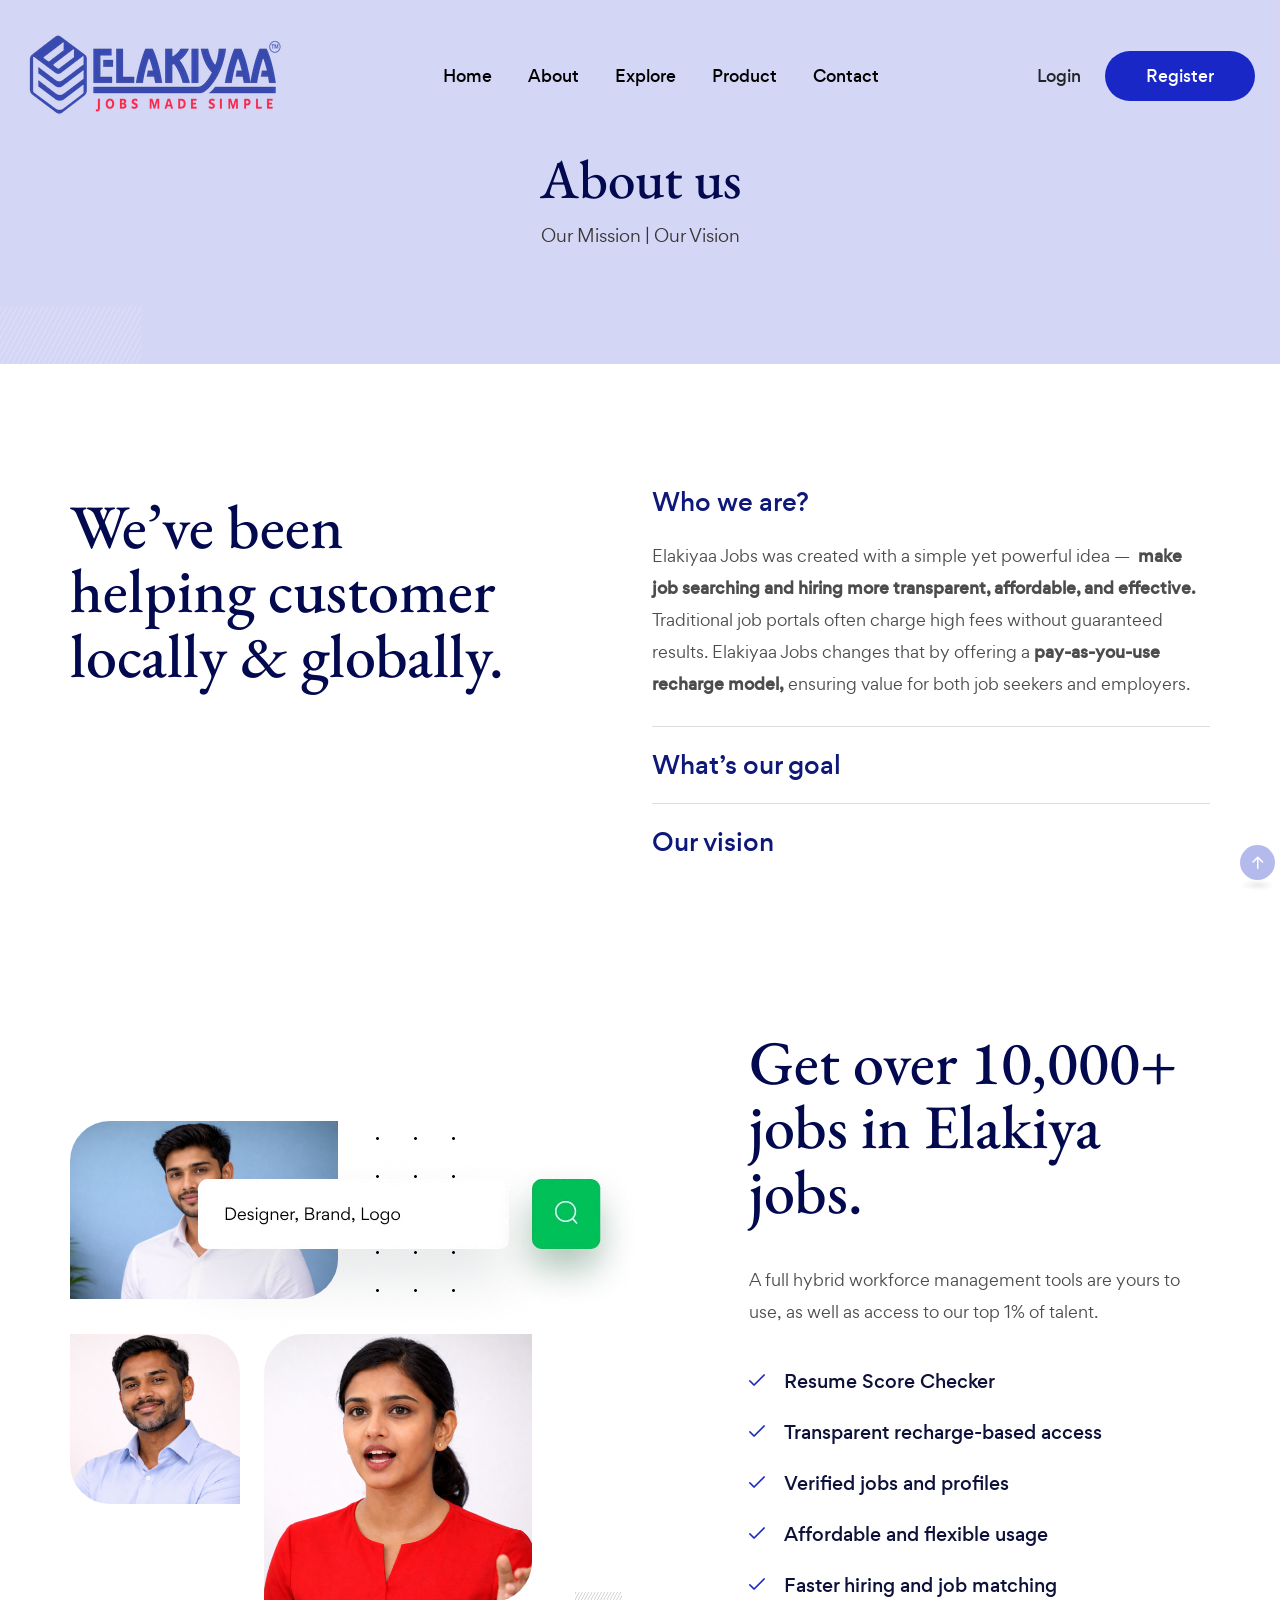
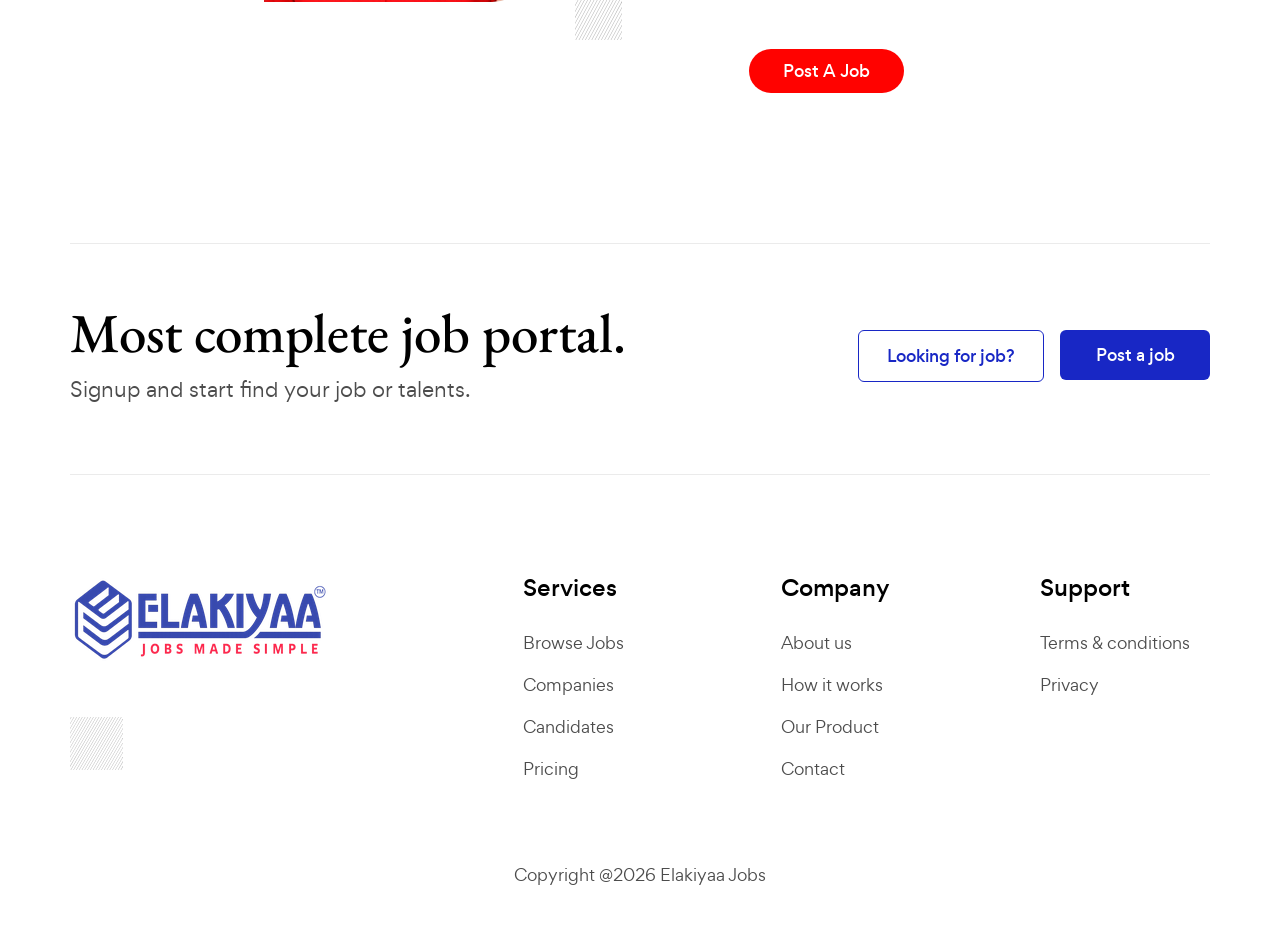
==== about-us.html @ b900b1b4 "first" ====
<!DOCTYPE html>
<html lang="en">

<head>
	<meta charset="UTF-8">
	<!-- For IE -->
	<meta http-equiv="X-UA-Compatible" content="IE=edge">
	<!-- For Resposive Device -->
	<meta name="viewport" content="width=device-width, initial-scale=1.0">
	<!-- For Window Tab Color -->
	<!-- Chrome, Firefox OS and Opera -->
	<meta name="theme-color" content="#244034">
	<!-- Windows Phone -->
	<meta name="msapplication-navbutton-color" content="#244034">
	<!-- iOS Safari -->
	<meta name="apple-mobile-web-app-status-bar-style" content="#244034">
	<title> Elakiyaa Jobs is a modern career and recruitment platform designed to connect </title>
	<!-- Favicon -->
	<link rel="icon" type="image/png" sizes="56x56" href="images/fav-icon/fav.png">
	<!-- Bootstrap CSS -->
	<link rel="stylesheet" type="text/css" href="css/bootstrap.min.css" media="all">
	<!-- Main style sheet -->
	<link rel="stylesheet" type="text/css" href="css/style.min.css" media="all">
	<!-- responsive style sheet -->
	<link rel="stylesheet" type="text/css" href="css/responsive.css" media="all">

	<!-- Fix Internet Explorer ______________________________________-->
	<!--[if lt IE 9]>
			<script src="http://html5shiv.googlecode.com/svn/trunk/html5.js"></script>
			<script src="vendor/html5shiv.js"></script>
			<script src="vendor/respond.js"></script>
		<![endif]-->
</head>

<body>
	<div class="main-page-wrapper">
		<!-- ===================================================
				Loading Transition
			==================================================== -->
		<div id="preloader">
			<div id="ctn-preloader" class="ctn-preloader">
<!--				<div class="icon"><img src="images/loader.svg" alt="" class="m-auto d-block" width="60"></div>-->
				<div class="txt-loading">
					<span data-text-preloader="E" class="letters-loading">
						E
					</span>
					<span data-text-preloader="L" class="letters-loading">
						L
					</span>
					<span data-text-preloader="A" class="letters-loading">
						A
					</span>
					<span data-text-preloader="K" class="letters-loading">
						K
					</span>
                    <span data-text-preloader="I" class="letters-loading">
						I
					</span>
                    <span data-text-preloader="Y" class="letters-loading">
						Y
					</span>
                    <span data-text-preloader="A" class="letters-loading">
						A
					</span>
                    <span data-text-preloader="A" class="letters-loading">
						A
					</span>
				</div>
			</div>
		</div>

		<!-- 
		=============================================
				Theme Main Menu
		============================================== 
		-->
		<header class="theme-main-menu menu-overlay sticky-menu">
			<div class="inner-content position-relative">
				<div class="top-header">
					<div class="d-flex align-items-center justify-content-between">
						<div class="logo order-lg-0">
							<a href="#" class="d-flex align-items-center">
								<img src="images/logo/final_logo.png" alt="">
							</a>
						</div>
						<!-- logo -->
						<div class="right-widget ms-ß auto ms-lg-0 order-lg-2">
							<ul class="d-flex align-items-center style-none">
								<li><a href="#" class="fw-500 text-dark" data-bs-toggle="modal" data-bs-target="#loginModal">Login</a></li>
								<li class="d-none d-md-block ms-4"><a href="" class="btn-five">Register</a></li>
							</ul>
						</div> <!--/.right-widget-->
						<nav class="navbar navbar-expand-lg p0 ms-3 ms-lg-0 order-lg-1">
							<button class="navbar-toggler d-block d-lg-none" type="button" data-bs-toggle="collapse"
								data-bs-target="#navbarNav" aria-controls="navbarNav" aria-expanded="false"
								aria-label="Toggle navigation">
								<span></span>
							</button>
							<div class="collapse navbar-collapse" id="navbarNav">
								<ul class="navbar-nav">
                                    <li class="nav-item">
										<a class="nav-link" href="index.html" role="button">Home</a>
									</li>
                                    <li class="nav-item">
										<a class="nav-link" href="about-us.html" role="button">About</a>
									</li>
                                    <li class="nav-item">
										<a class="nav-link" href="explore.html" role="button">Explore</a>
									</li>
                                    <li class="nav-item">
										<a class="nav-link" href="products.html" role="button">Product</a>
									</li>
<!--									<li class="d-block d-lg-none"><div class="logo"><a href="index.html" class="d-block"><img src="images/logo/logo_04.png" alt="" width="100"></a></div></li>-->
<!--									<li class="nav-item dropdown dashboard-menu">-->
<!--										<a class="nav-link dropdown-toggle" href="products.html" role="button" data-bs-toggle="dropdown"-->
<!--											data-bs-auto-close="outside" aria-expanded="false">Mobile App-->
<!--										</a>-->
<!--									</li>-->
									<li class="nav-item">
										<a class="nav-link" href="contact_us.html" role="button">Contact</a>
									</li>
									<li class="d-md-none mt-5"><a href="" class="btn-five w-100">Register</a></li>
								</ul>
							</div>
						</nav>
					</div>
				</div> <!--/.top-header-->
			</div> <!-- /.inner-content -->
		</header> <!-- /.theme-main-menu -->



		<!-- 
		=============================================
			Inner Banner
		============================================== 
		-->
		<div class="inner-banner-one position-relative">
			<div class="container">
				<div class="position-relative">
					<div class="row">
						<div class="col-xl-6 m-auto text-center">
							<div class="title-two">
                                <h2>About us</h2>
                            </div>
							<ul class="style-none d-flex justify-content-center page-pagination mt-15">
                                <li>Our Mission</li>
                                <li>|</li>
                                <li>Our Vision</li>
                            </ul>
						</div>
					</div>
					
				</div>
			</div>

			<img src="images/lazy.svg" data-src="images/shape/shape_03.svg" alt="" class="lazy-img shapes shape_02">
		</div> <!-- /.inner-banner-one -->



		<!-- 
		=============================================
			Text Feature Three
		============================================== 
		-->
		<section class="text-feature-three position-relative pt-100 lg-pt-80 md-pt-50">
			<div class="container">
				<div class="row">
                    <div class="col-xxl-11 m-auto">
                        <div class="row">
                            <div class="col-lg-5">
                                <div class="title-one mt-30 md-mb-40">
                                    <h2 class="fw-500">We’ve been helping customer locally & globally.</h2>
                                </div>
                            </div>
                            <div class="col-lg-6 ms-auto">
                                <div class="wow fadeInRight">
                                    <div class="accordion accordion-style-one color-two ps-xxl-5 ms-xxl-4" id="accordionOne">
                                        <div class="accordion-item">
                                            <div class="accordion-header" id="headingOne">
                                                  <button class="accordion-button" type="button" data-bs-toggle="collapse" data-bs-target="#collapseOne" aria-expanded="false" aria-controls="collapseOne">
                                                    Who we are?
                                                  </button>
                                            </div>
                                            <div id="collapseOne" class="accordion-collapse collapse show" aria-labelledby="headingOne" data-bs-parent="#accordionOne">
                                                <div class="accordion-body">
                                                    <p>Elakiyaa Jobs was created with a simple yet powerful idea —  <b>make job searching and hiring more transparent, affordable, and effective.</b>
Traditional job portals often charge high fees without guaranteed results. Elakiyaa Jobs changes that by offering a <b>pay-as-you-use recharge model,</b> ensuring value for both job seekers and employers.</p>
                                                </div>
                                            </div>
                                          </div>
                                          <div class="accordion-item">
                                            <div class="accordion-header" id="headingTwo">
                                                  <button class="accordion-button collapsed" type="button" data-bs-toggle="collapse" data-bs-target="#collapseTwo" aria-expanded="false" aria-controls="collapseTwo">
                                                    What’s our goal
                                                  </button>
                                            </div>
                                            <div id="collapseTwo" class="accordion-collapse collapse" aria-labelledby="headingTwo" data-bs-parent="#accordionOne">
                                                  <div class="accordion-body">
                                                    <p>To empower job seekers and employers by providing a <b>fair, flexible, and result-driven recruitment platform.</b></p>
                                                </div>
                                            </div>
                                          </div>
                                          <div class="accordion-item">
                                            <div class="accordion-header" id="headingThree">
                                                  <button class="accordion-button collapsed" type="button" data-bs-toggle="collapse" data-bs-target="#collapseThree" aria-expanded="false" aria-controls="collapseThree">
                                                    Our vision
                                                  </button>
                                            </div>
                                            <div id="collapseThree" class="accordion-collapse collapse" aria-labelledby="headingThree" data-bs-parent="#accordionOne">
                                                  <div class="accordion-body">
                                                    <p>To become a <b>trusted global career ecosystem</b> where talent and opportunity connect seamlessly.</p>
                                                </div>
                                            </div>
                                          </div>
                                    </div> <!-- /.accordion-style-one -->
                                </div>
                            </div>
                        </div>
                    </div>
				</div>
			</div>
		</section>
		<!-- /.text-feature-three -->



        <!-- 
		=============================================
			Text Feature One
		============================================== 
		-->
		<section class="text-feature-one position-relative pt-180 xl-pt-150 lg-pt-100 md-pt-80 pb-180 xl-pb-150">
			<div class="container">
				<div class="row">
					<div class="col-lg-5 order-lg-last">
						<div class="ps-xxl-4 wow fadeInRight">
							<div class="title-one">
								<h2>Get over 10,000+ jobs in Elakiya jobs.</h2>
							</div>
							<p class="mt-40 md-mt-20 mb-40 md-mb-20">A full hybrid workforce management tools are yours to use, as well as access to our top 1% of talent. </p>
							<ul class="list-style-one style-none">
								<li> Resume Score Checker</li>
								<li> Transparent recharge-based access</li>
								<li> Verified jobs and profiles</li>
								<li> Affordable and flexible usage</li>
								<li> Faster hiring and job matching</li>
							</ul>
							<a href="" class="btn-one lg mt-50 md-mt-30">Post a Job</a>
						</div>
					</div>
					<div class="col-lg-7 col-md-11 m-auto order-lg-first">
						<div class="img-data position-relative pe-xl-5 me-xl-5 md-mt-50">
							<div class="row">
								<div class="col-md-6 col-sm-8 col-10">
									<img src="images/lazy.svg" data-src="images/assets/img_profile1.png" alt="" class="lazy-img img01">
								</div>
							</div>
							<div class="row">
								<div class="col-md-4 col-5">
									<img src="images/lazy.svg" data-src="images/assets/img_profile3.png" alt="" class="lazy-img img02 mt-35">
								</div>
								<div class="col-md-6 col-7">
									<img src="images/lazy.svg" data-src="images/assets/img_profile2.png" alt="" class="lazy-img img01 mt-35">
								</div>
							</div>
							<img src="images/lazy.svg" data-src="images/assets/screen_01.webp" alt="" class="lazy-img shapes screen01 wow fadeInRight">
							<img src="images/lazy.svg" data-src="images/assets/screen_02.png" alt="" class="lazy-img shapes screen02 wow fadeInUp">
							<img src="images/lazy.svg" data-src="images/assets/screen_03.png" alt="" class="lazy-img shapes screen03 wow fadeInUp">
							<img src="images/lazy.svg" data-src="images/shape/shape_06.svg" alt="" class="lazy-img shapes shape_01">
						</div>
					</div>
				</div>
			</div>
		</section>
		<!-- /.text-feature-one -->

		<!--
		=====================================================
			Job Portal Intro
		=====================================================
		-->
		<section class="job-portal-intro">
			<div class="container">
				<div class="wrapper bottom-border top-border pt-60 lg-pt-40 pb-65 lg-pb-40">
					<div class="row align-items-center">
						<div class="col-lg-7">
							<div class="text-center text-lg-start">
								<h2>Most complete job portal.</h2>
								<p class="text-md m0 md-pb-20">Signup and start find your job or talents.</p>
							</div>
						</div>
						<div class="col-lg-5">
							<ul class="btn-group style-none d-flex justify-content-center justify-content-lg-end">
								<li class="me-2"><a href="" class="btn-seven border6">Looking for job?</a></li>
								<li class="ms-2"><a href="" class="btn-five border6">Post a job</a></li>
							</ul>
						</div>
					</div>
				</div>
			</div>
		</section>
		<!-- /.job-portal-intro -->



		<!--
		=====================================================
			Footer One
		=====================================================
		-->
		<div class="footer-one">
			<div class="container">
				<div class="inner-wrapper">
					<div class="row justify-content-between">
						<div class="col-xl-4 col-lg-3 footer-intro mb-15">
							<div class="logo mb-25">
								<a href="index.html" class="d-flex align-items-center">
									<img src="images/logo/final_logo.png" alt="">
								</a>
							</div>
                            <img src="images/lazy.svg" data-src="images/shape/shape_28.svg" alt="" class="lazy-img mt-50 sm-mt-30 sm-mb-20">

                        </div>
						<div class="col-lg-2 col-sm-4 mb-20">
							<h5 class="footer-title">Services​</h5>
							<ul class="footer-nav-link style-none">
								<li><a href="#">Browse Jobs</a></li>
								<li><a href="#">Companies</a></li>
								<li><a href="#">Candidates</a></li>
								<li><a href="#">Pricing</a></li>
							</ul>
						</div>
						<div class="col-lg-2 col-sm-4 mb-20">
							<h5 class="footer-title">Company</h5>
							<ul class="footer-nav-link style-none">
								<li><a href="about-us.html">About us</a></li>
								<li><a href=" explore.html">How it works</a></li>
								<li><a href="products.html">Our Product</a></li>
								<li><a href="contact.html">Contact</a></li>
							</ul>
						</div>
						<div class="col-xl-2 col-lg-3 col-sm-4 mb-20">
							<h5 class="footer-title">Support</h5>
							<ul class="footer-nav-link style-none">
								<li><a href="#">Terms & conditions</a></li>
								<li><a href="#">Privacy</a></li>
							</ul>
						</div>
					</div>
				</div> <!-- /.inner-wrapper -->
			</div>
			<div class="bottom-footer">
				<div class="container">
					<div class="row align-items-center">

						<div class="col-lg-4 order-lg-1 mb-15">
							<ul class="d-flex style-none bottom-nav justify-content-center justify-content-lg-start">
							</ul>
						</div>
						<div class="col-lg-4 order-lg-2">
							<p class="text-center mb-15">Copyright @2026  Elakiyaa Jobs</p>
						</div>
					</div>
				</div>
			</div>
		</div> <!-- /.footer-one -->


		<!-- Modal -->
        <div class="modal fade" id="loginModal" tabindex="-1" aria-hidden="true">
            <div class="modal-dialog modal-fullscreen modal-dialog-centered">
                <div class="container">
                    <div class="user-data-form modal-content">
                        <button type="button" class="btn-close" data-bs-dismiss="modal" aria-label="Close"></button>
						<div class="text-center">
							<h2>Hi, Welcome Back!</h2>
							<p>Still don't have an account? <a href="">Sign up</a></p>
						</div>
						<div class="form-wrapper m-auto">
							<form action="#" class="mt-10">
								<div class="row">
									<div class="col-12">
										<div class="input-group-meta position-relative mb-25">
											<label>Email*</label>
											<input type="email" placeholder="rshdkabir@gmail.com">
										</div>
									</div>
									<div class="col-12">
										<div class="input-group-meta position-relative mb-20">
											<label>Password*</label>
											<input type="password" placeholder="Enter Password" class="pass_log_id">
											<span class="placeholder_icon"><span class="passVicon"><img src="images/icon/icon_60.svg" alt=""></span></span>
										</div>
									</div>
									<div class="col-12">
										<div class="agreement-checkbox d-flex justify-content-between align-items-center">
											<div>
												<input type="checkbox" id="remember">
												<label for="remember">Keep me logged in</label>
											</div>
											<a href="#">Forget Password?</a>
										</div> <!-- /.agreement-checkbox -->
									</div>
									<div class="col-12">
										<button class="btn-eleven fw-500 tran3s d-block mt-20">Login</button>
									</div>
								</div>
							</form>
							<div class="d-flex align-items-center mt-30 mb-10">
								<div class="line"></div>
								<span class="pe-3 ps-3">OR</span>
								<div class="line"></div>
							</div>
							<div class="row">
								<div class="col-md-6">
									<a href="#" class="social-use-btn d-flex align-items-center justify-content-center tran3s w-100 mt-10">
										<img src="images/icon/google.png" alt="">
										<span class="ps-2">Login with Google</span>
									</a>
								</div>
								<div class="col-md-6">
									<a href="#" class="social-use-btn d-flex align-items-center justify-content-center tran3s w-100 mt-10">
										<img src="images/icon/facebook.png" alt="">
										<span class="ps-2">Login with Facebook</span>
									</a>
								</div>
							</div>
							<p class="text-center mt-10">Don't have an account? <a href="" class="fw-500">Sign up</a></p>
						</div>
						<!-- /.form-wrapper -->
                    </div>
                    <!-- /.user-data-form -->
                </div>
            </div>
        </div>


		<button class="scroll-top">
			<i class="bi bi-arrow-up-short"></i>
		</button>




		<!-- Optional JavaScript _____________________________  -->

		<!-- jQuery first, then Bootstrap JS -->
		<!-- jQuery -->
		<script src="vendor/jquery.min.js"></script>
		<!-- Bootstrap JS -->
		<script src="vendor/bootstrap/js/bootstrap.bundle.min.js"></script>
		<!-- WOW js -->
		<script src="vendor/wow/wow.min.js"></script>
		<!-- Slick Slider -->
		<script src="vendor/slick/slick.min.js"></script>
		<!-- Fancybox -->
		<script src="vendor/fancybox/dist/jquery.fancybox.min.js"></script>
		<!-- Lazy -->
		<script src="vendor/jquery.lazy.min.js"></script>
		<!-- js Counter -->
		<script src="vendor/jquery.counterup.min.js"></script>
		<script src="vendor/jquery.waypoints.min.js"></script>
		<!-- Nice Select -->
		<script src="vendor/nice-select/jquery.nice-select.min.js"></script>
		<!-- validator js -->
		<script src="vendor/validator.js"></script>

		<!-- Theme js -->
		<script src="js/theme.js"></script>
	</div> <!-- /.main-page-wrapper -->
</body>

</html>
---- css/style.min.css ----
@import"https://fonts.googleapis.com/css2?family=EB+Garamond:wght@400;500;600;700&amp;display=swap";@import"../fonts/gordita/stylesheet.css";@import"../fonts/bootstrap-icons-1.10.2/font.css";::-webkit-scrollbar{width:5px}::-webkit-scrollbar-track{background:#fff}::-webkit-scrollbar-thumb{background:# dc3545;border-radius:0}body{font-family:"gordita";font-weight:normal;font-size:16px;position:relative;color:rgba(0,0,0,.7)}.main-page-wrapper{overflow-x:hidden}.h1,h1,.h2,h2,.h3,h3,.h4,h4,.h5,h5,.h6,h6{font-family:"EB Garamond",serif;font-weight:500;color:#000}.h1,h1{font-size:85px;letter-spacing:-1px;line-height:1.058em}.h2,h2{font-size:70px;line-height:1.041em}p{line-height:2em}.text-lg{font-size:22px}.text-md{font-size:20px}hr{opacity:.09;margin:5px 0}.fw-600{font-weight:600}.fw-500{font-weight:500}.shapes{position:absolute}.ctn-preloader{height:100%;position:fixed;left:0;top:0;width:100%;z-index:999999;background:#fff;display:flex;align-items:center;justify-content:center;flex-direction:column}.ctn-preloader .icon{animation:rotated 8s infinite linear}.ctn-preloader .txt-loading{-webkit-user-select:none;-moz-user-select:none;user-select:none;margin-top:30px}.ctn-preloader .txt-loading .letters-loading{font-family:"EB Garamond",serif;font-weight:700;letter-spacing:8px;display:inline-block;color:#1827c540;position:relative;font-size:50px;line-height:30px}.ctn-preloader .txt-loading .letters-loading::before{animation:letters-loading 4s infinite;color:#1827C5;content:attr(data-text-preloader);left:0;opacity:0;top:0;line-height:30px;position:absolute}.ctn-preloader .txt-loading .letters-loading:nth-child(2):before{animation-delay:.2s}.ctn-preloader .txt-loading .letters-loading:nth-child(3):before{animation-delay:.4s}.ctn-preloader .txt-loading .letters-loading:nth-child(4):before{animation-delay:.6s}.ctn-preloader .txt-loading .letters-loading:nth-child(5):before{animation-delay:.8s}.ctn-preloader .txt-loading .letters-loading:nth-child(6):before{animation-delay:1s}.ctn-preloader .txt-loading .letters-loading:nth-child(7):before{animation-delay:1.2s}.ctn-preloader .txt-loading .letters-loading:nth-child(8):before{animation-delay:1.4s}@keyframes spinner{to{transform:rotateZ(360deg)}}@keyframes letters-loading{0%,75%,100%{opacity:0;transform:rotateY(-90deg)}25%,50%{opacity:1;transform:rotateY(0deg)}}.scroll-top{width:35px;height:35px;line-height:35px;position:fixed;bottom:20px;right:5px;z-index:99;text-align:center;color:#fff;font-size:25px;cursor:pointer;border-radius:50%;background:#1827C5;transition:all .3s ease-in-out}.scroll-top:after{position:absolute;z-index:-1;content:"";top:100%;left:5%;height:10px;width:90%;opacity:1;background:radial-gradient(ellipse at center, rgba(0, 0, 0, 0.25) 0%, rgba(0, 0, 0, 0) 80%)}.tran3s{transition:all .3s ease-in-out}.tran4s{transition:all .4s ease-in-out}.tran5s{transition:all .5s ease-in-out}.tran6s{transition:all .6s ease-in-out}.btn-one{text-transform:capitalize;font-weight:500;padding:8px 26px;text-align:center;border-radius:50px;color:#fff;background-color:#ff0200;border:2px solid rgba(0,0,0,0);transition:all .3s ease-in-out 0s}.btn-one.lg{padding:8px 32px}.btn-one:hover{background-color:#1827c5;color:#fff;border-color:#6069c7}.btn-two{font-weight:500;color:#98bd00;position:relative;padding-right:12px;border-bottom:2px solid #98bd00;transition:all .3s ease-in-out 0s}.btn-two:hover{color:#98bd00;letter-spacing:.2px}.btn-two:after{border-bottom:2px solid #98bd00;border-right:2px solid #98bd00;content:"";display:block;margin-top:-4px;pointer-events:none;position:absolute;right:0;top:50%;transform:rotate(-45deg);transition:all .15s ease-in-out;height:8px;width:8px}.btn-three{font-weight:500;padding:13px 26px;text-align:center;border-radius:6px;color:#244034;border:2px solid #244034;transition:all .3s ease-in-out 0s}.btn-three:hover{background:#244034;color:#fff}.btn-four{font-weight:500;padding:15px 26px;min-width:150px;text-align:center;border-radius:6px;color:#244034;background:# dc3545;transition:all .3s ease-in-out 0s}.btn-four:hover{background:#244034;color:#fff}.btn-five{font-weight:500;padding:13px 26px;min-width:150px;text-align:center;border-radius:50px;color:#fff;background:#1827C5;transition:all .3s ease-in-out 0s}.btn-five:hover{background:#dc3545;color:#fff}.btn-five.border6{border-radius:6px}.btn-six{font-weight:500;color:#1827C5;position:relative;padding-right:12px;border-bottom:2px solid #1827C5;transition:all .3s ease-in-out 0s}.btn-six:hover{color:#1827C5;letter-spacing:.2px}.btn-six:after{border-bottom:2px solid #1827C5;border-right:2px solid #1827C5;content:"";display:block;margin-top:-4px;pointer-events:none;position:absolute;right:0;top:50%;transform:rotate(-45deg);transition:all .15s ease-in-out;height:8px;width:8px}.btn-six.dark{color:#000;border-bottom-color:#000}.btn-six.dark:after{border-bottom:2px solid #000;border-right:2px solid #000}.btn-seven{font-weight:500;padding:13px 28px;min-width:150px;text-align:center;border-radius:50px;color:#1827C5;border:1px solid #1827C5;transition:all .3s ease-in-out 0s}.btn-seven:hover{background:#1827c5;border-color:#1827c5;color:#fff}.btn-seven.border6{border-radius:6px}.btn-eight{display:inline-block;padding:3px 25px;color:#000;border-radius:30px;background:#f1f6f3;border:1px solid #d6ece0}.btn-eight.style-two{border:2px solid #1827C5;background:rgba(0,0,0,0)}.btn-eight span{color:#1827C5}.btn-eight a{font-weight:normal;color:#1827C5;text-decoration:underline}.btn-nine{font-size:16px;color:#000;letter-spacing:-1px}.btn-nine:hover{color:#1827C5}.btn-nine i{font-size:1.4em;line-height:0}.btn-ten{line-height:50px;border-radius:10px;background:#31795a;padding:0 26px}.btn-ten:hover{background:#1827C5}.btn-eleven{height:60px;border-radius:7px;font-size:14px;text-transform:uppercase;letter-spacing:.88px;color:#fff;background:#31795a;width:100%}.btn-eleven:hover,.btn-eleven:focus{background:#1827C5}.title-one h2{color:#03094f;margin:0}.title-one h2.main-font{font-family:"gordita";font-size:60px;color:#000;line-height:1.333em}.title-one h2.main-font.color-blue{color:#005025}.title-one span img{top:-28px;right:-112px}.title-one .line{height:1px;background:#e5e5e5;flex:1 1 auto !important}.title-one .sub-title{text-transform:uppercase;letter-spacing:1px;color:rgba(0,0,0,.3);font-size:14px;margin-bottom:15px}.title-two h2{font-size:64px;line-height:1.062em;color:#03094f;margin:0}.title-two h2.color-blue{color:#005025}.title-two h2 span{color:# dc3545}.title-two h2.main-font{font-family:"gordita";font-size:58px}.title-two .sub-title{color:#1827C5;font-weight:500;font-size:18px;margin-bottom:15px}.title-three h2{font-size:48px;line-height:1.062em;color:#254035;margin:0}.title-three h2.main-font{font-family:"gordita";color:#000}.title-three h2.color-blue{color:#005025}.title-four h2{font-family:"gordita";font-size:32px;color:#000;margin:0}*{margin:0;padding:0;box-sizing:border-box}a{text-decoration:none;display:inline-block;color:inherit}a:hover,a:focus,a:visited{text-decoration:none;outline:none}img{max-width:100%;display:block}button{border:none;outline:none;box-shadow:none;display:block;padding:0;cursor:pointer;background:rgba(0,0,0,0);color:inherit}button:focus{outline:none}input,textarea{outline:none;box-shadow:none;transition:all .3s ease-in-out}audio,video,canvas{max-width:100%}iframe{border:none !important}.style-none{list-style:none;padding-left:0;margin-bottom:0}.p0{padding:0 !important}.m0{margin:0 !important}.theme-mb-0{margin-bottom:0}.theme-pb-0{padding-bottom:0}.pt-5{padding-top:5px !important}.pt-10{padding-top:10px}.pt-15{padding-top:15px}.pt-20{padding-top:20px}.pt-25{padding-top:25px}.pt-30{padding-top:30px}.pt-35{padding-top:35px}.pt-40{padding-top:40px}.pt-45{padding-top:45px}.pt-50{padding-top:50px}.pt-55{padding-top:55px}.pt-60{padding-top:60px}.pt-65{padding-top:65px}.pt-70{padding-top:70px}.pt-75{padding-top:75px}.pt-80{padding-top:80px}.pt-85{padding-top:85px}.pt-90{padding-top:90px}.pt-95{padding-top:95px}.pt-100{padding-top:100px}.pt-110{padding-top:110px}.pt-120{padding-top:120px}.pt-130{padding-top:130px}.pt-140{padding-top:140px}.pt-150{padding-top:150px}.pt-160{padding-top:160px}.pt-170{padding-top:170px}.pt-180{padding-top:180px}.pt-190{padding-top:190px}.pt-200{padding-top:200px}.pt-225{padding-top:225px}.pt-250{padding-top:250px}.pt-300{padding-top:300px}.pt-350{padding-top:350px}.pb-5{padding-bottom:5px !important}.pb-10{padding-bottom:10px}.pb-15{padding-bottom:15px}.pb-20{padding-bottom:20px}.pb-25{padding-bottom:25px}.pb-30{padding-bottom:30px}.pb-35{padding-bottom:35px}.pb-40{padding-bottom:40px}.pb-45{padding-bottom:45px}.pb-50{padding-bottom:50px}.pb-55{padding-bottom:55px}.pb-60{padding-bottom:60px}.pb-65{padding-bottom:65px}.pb-70{padding-bottom:70px}.pb-75{padding-bottom:75px}.pb-80{padding-bottom:80px}.pb-85{padding-bottom:85px}.pb-90{padding-bottom:90px}.pb-95{padding-bottom:95px}.pb-100{padding-bottom:100px}.pb-110{padding-bottom:110px}.pb-120{padding-bottom:120px}.pb-130{padding-bottom:130px}.pb-140{padding-bottom:140px}.pb-150{padding-bottom:150px}.pb-160{padding-bottom:160px}.pb-170{padding-bottom:170px}.pb-180{padding-bottom:180px}.pb-190{padding-bottom:190px}.pb-200{padding-bottom:200px}.pb-225{padding-bottom:225px}.pb-250{padding-bottom:250px}.pb-300{padding-bottom:300px}.pb-350{padding-bottom:350px}.mt-5{margin-top:5px !important}.mt-10{margin-top:10px}.mt-15{margin-top:15px}.mt-20{margin-top:20px}.mt-25{margin-top:25px}.mt-30{margin-top:30px}.mt-35{margin-top:35px}.mt-40{margin-top:40px}.mt-45{margin-top:45px}.mt-50{margin-top:50px}.mt-55{margin-top:55px}.mt-60{margin-top:60px}.mt-65{margin-top:65px}.mt-70{margin-top:70px}.mt-75{margin-top:75px}.mt-80{margin-top:80px}.mt-85{margin-top:85px}.mt-90{margin-top:90px}.mt-95{margin-top:95px}.mt-100{margin-top:100px}.mt-110{margin-top:110px}.mt-120{margin-top:120px}.mt-130{margin-top:130px}.mt-140{margin-top:140px}.mt-150{margin-top:150px}.mt-160{margin-top:160px}.mt-170{margin-top:170px}.mt-180{margin-top:180px}.mt-190{margin-top:190px}.mt-200{margin-top:200px}.mt-225{margin-top:225px}.mt-250{margin-top:250px}.mt-300{margin-top:300px}.mt-350{margin-top:350px}.mb-5{margin-bottom:5px !important}.mb-10{margin-bottom:10px}.mb-15{margin-bottom:15px}.mb-20{margin-bottom:20px}.mb-25{margin-bottom:25px}.mb-30{margin-bottom:30px}.mb-35{margin-bottom:35px}.mb-40{margin-bottom:40px}.mb-45{margin-bottom:45px}.mb-50{margin-bottom:50px}.mb-55{margin-bottom:55px}.mb-60{margin-bottom:60px}.mb-65{margin-bottom:65px}.mb-70{margin-bottom:70px}.mb-75{margin-bottom:75px}.mb-80{margin-bottom:80px}.mb-85{margin-bottom:85px}.mb-90{margin-bottom:90px}.mb-95{margin-bottom:95px}.mb-100{margin-bottom:100px}.mb-110{margin-bottom:110px}.mb-120{margin-bottom:120px}.mb-130{margin-bottom:130px}.mb-140{margin-bottom:140px}.mb-150{margin-bottom:150px}.mb-160{margin-bottom:160px}.mb-170{margin-bottom:170px}.mb-180{margin-bottom:180px}.mb-190{margin-bottom:190px}.mb-200{margin-bottom:200px}.mb-225{margin-bottom:225px}.mb-250{margin-bottom:250px}.mb-300{margin-bottom:300px}.mb-350{margin-bottom:350px}@media(max-width: 1399px){.xl-p0{padding:0 !important}.xl-m0{margin:0 !important}.xl-pt-10{padding-top:10px !important}.xl-pt-20{padding-top:20px !important}.xl-pt-30{padding-top:30px !important}.xl-pt-40{padding-top:40px !important}.xl-pt-50{padding-top:50px !important}.xl-pt-60{padding-top:60px !important}.xl-pt-70{padding-top:70px !important}.xl-pt-80{padding-top:80px !important}.xl-pt-90{padding-top:90px !important}.xl-pt-100{padding-top:100px !important}.xl-pt-110{padding-top:110px !important}.xl-pt-120{padding-top:120px !important}.xl-pt-130{padding-top:130px !important}.xl-pt-140{padding-top:140px !important}.xl-pt-150{padding-top:150px !important}.xl-pt-200{padding-top:200px !important}.xl-pb-10{padding-bottom:10px !important}.xl-pb-20{padding-bottom:20px !important}.xl-pb-30{padding-bottom:30px !important}.xl-pb-40{padding-bottom:40px !important}.xl-pb-50{padding-bottom:50px !important}.xl-pb-60{padding-bottom:60px !important}.xl-pb-70{padding-bottom:70px !important}.xl-pb-80{padding-bottom:80px !important}.xl-pb-90{padding-bottom:90px !important}.xl-pb-100{padding-bottom:100px !important}.xl-pb-110{padding-bottom:110px !important}.xl-pb-120{padding-bottom:120px !important}.xl-pb-130{padding-bottom:130px !important}.xl-pb-140{padding-bottom:140px !important}.xl-pb-150{padding-bottom:150px !important}.xl-pb-200{padding-bottom:200px !important}.xl-mt-10{margin-top:10px !important}.xl-mt-20{margin-top:20px !important}.xl-mt-30{margin-top:30px !important}.xl-mt-40{margin-top:40px !important}.xl-mt-50{margin-top:50px !important}.xl-mt-60{margin-top:60px !important}.xl-mt-70{margin-top:70px !important}.xl-mt-80{margin-top:80px !important}.xl-mt-90{margin-top:90px !important}.xl-mt-100{margin-top:100px !important}.xl-mt-110{margin-top:110px !important}.xl-mt-120{margin-top:120px !important}.xl-mt-130{margin-top:130px !important}.xl-mt-140{margin-top:140px !important}.xl-mt-150{margin-top:150px !important}.xl-mt-200{margin-top:200px !important}.xl-mb-10{margin-bottom:10px !important}.xl-mb-20{margin-bottom:20px !important}.xl-mb-30{margin-bottom:30px !important}.xl-mb-40{margin-bottom:40px !important}.xl-mb-50{margin-bottom:50px !important}.xl-mb-60{margin-bottom:60px !important}.xl-mb-70{margin-bottom:70px !important}.xl-mb-80{margin-bottom:80px !important}.xl-mb-90{margin-bottom:90px !important}.xl-mb-100{margin-bottom:100px !important}.xl-mb-110{margin-bottom:110px !important}.xl-mb-120{margin-bottom:120px !important}.xl-mb-130{margin-bottom:130px !important}.xl-mb-140{margin-bottom:140px !important}.xl-mb-150{margin-bottom:150px !important}.xl-mb-200{margin-bottom:200px !important}}@media(max-width: 1199px){.lg-p0{padding:0 !important}.lg-m0{margin:0 !important}.lg-pt-10{padding-top:10px !important}.lg-pt-20{padding-top:20px !important}.lg-pt-30{padding-top:30px !important}.lg-pt-40{padding-top:40px !important}.lg-pt-50{padding-top:50px !important}.lg-pt-60{padding-top:60px !important}.lg-pt-70{padding-top:70px !important}.lg-pt-80{padding-top:80px !important}.lg-pt-90{padding-top:90px !important}.lg-pt-100{padding-top:100px !important}.lg-pt-110{padding-top:110px !important}.lg-pt-120{padding-top:120px !important}.lg-pt-130{padding-top:130px !important}.lg-pt-140{padding-top:140px !important}.lg-pt-150{padding-top:150px !important}.lg-pt-200{padding-top:200px !important}.lg-pb-10{padding-bottom:10px !important}.lg-pb-20{padding-bottom:20px !important}.lg-pb-30{padding-bottom:30px !important}.lg-pb-40{padding-bottom:40px !important}.lg-pb-50{padding-bottom:50px !important}.lg-pb-60{padding-bottom:60px !important}.lg-pb-70{padding-bottom:70px !important}.lg-pb-80{padding-bottom:80px !important}.lg-pb-90{padding-bottom:90px !important}.lg-pb-100{padding-bottom:100px !important}.lg-pb-110{padding-bottom:110px !important}.lg-pb-120{padding-bottom:120px !important}.lg-pb-130{padding-bottom:130px !important}.lg-pb-140{padding-bottom:140px !important}.lg-pb-150{padding-bottom:150px !important}.lg-pb-200{padding-bottom:200px !important}.lg-mt-10{margin-top:10px !important}.lg-mt-20{margin-top:20px !important}.lg-mt-30{margin-top:30px !important}.lg-mt-40{margin-top:40px !important}.lg-mt-50{margin-top:50px !important}.lg-mt-60{margin-top:60px !important}.lg-mt-70{margin-top:70px !important}.lg-mt-80{margin-top:80px !important}.lg-mt-90{margin-top:90px !important}.lg-mt-100{margin-top:100px !important}.lg-mt-110{margin-top:110px !important}.lg-mt-120{margin-top:120px !important}.lg-mt-130{margin-top:130px !important}.lg-mt-140{margin-top:140px !important}.lg-mt-150{margin-top:150px !important}.lg-mt-200{margin-top:200px !important}.lg-mb-10{margin-bottom:10px !important}.lg-mb-20{margin-bottom:20px !important}.lg-mb-30{margin-bottom:30px !important}.lg-mb-40{margin-bottom:40px !important}.lg-mb-50{margin-bottom:50px !important}.lg-mb-60{margin-bottom:60px !important}.lg-mb-70{margin-bottom:70px !important}.lg-mb-80{margin-bottom:80px !important}.lg-mb-90{margin-bottom:90px !important}.lg-mb-100{margin-bottom:100px !important}.lg-mb-110{margin-bottom:110px !important}.lg-mb-120{margin-bottom:120px !important}.lg-mb-130{margin-bottom:130px !important}.lg-mb-140{margin-bottom:140px !important}.lg-mb-150{margin-bottom:150px !important}.lg-mb-200{margin-bottom:200px !important}}@media(max-width: 991px){.md-p0{padding:0 !important}.md-m0{margin:0 !important}.md-pt-10{padding-top:10px !important}.md-pt-20{padding-top:20px !important}.md-pt-30{padding-top:30px !important}.md-pt-40{padding-top:40px !important}.md-pt-50{padding-top:50px !important}.md-pt-60{padding-top:60px !important}.md-pt-70{padding-top:70px !important}.md-pt-80{padding-top:80px !important}.md-pt-90{padding-top:90px !important}.md-pt-100{padding-top:100px !important}.md-pt-110{padding-top:110px !important}.md-pt-120{padding-top:120px !important}.md-pt-130{padding-top:130px !important}.md-pt-140{padding-top:140px !important}.md-pt-150{padding-top:150px !important}.md-pt-200{padding-top:200px !important}.md-pb-10{padding-bottom:10px !important}.md-pb-20{padding-bottom:20px !important}.md-pb-30{padding-bottom:30px !important}.md-pb-40{padding-bottom:40px !important}.md-pb-50{padding-bottom:50px !important}.md-pb-60{padding-bottom:60px !important}.md-pb-70{padding-bottom:70px !important}.md-pb-80{padding-bottom:80px !important}.md-pb-90{padding-bottom:90px !important}.md-pb-100{padding-bottom:100px !important}.md-pb-110{padding-bottom:110px !important}.md-pb-120{padding-bottom:120px !important}.md-pb-130{padding-bottom:130px !important}.md-pb-140{padding-bottom:140px !important}.md-pb-150{padding-bottom:150px !important}.md-pb-200{padding-bottom:200px !important}.md-mt-10{margin-top:10px !important}.md-mt-20{margin-top:20px !important}.md-mt-30{margin-top:30px !important}.md-mt-40{margin-top:40px !important}.md-mt-50{margin-top:50px !important}.md-mt-60{margin-top:60px !important}.md-mt-70{margin-top:70px !important}.md-mt-80{margin-top:80px !important}.md-mt-90{margin-top:90px !important}.md-mt-100{margin-top:100px !important}.md-mt-110{margin-top:110px !important}.md-mt-120{margin-top:120px !important}.md-mt-130{margin-top:130px !important}.md-mt-140{margin-top:140px !important}.md-mt-150{margin-top:150px !important}.md-mt-200{margin-top:200px !important}.md-mb-10{margin-bottom:10px !important}.md-mb-20{margin-bottom:20px !important}.md-mb-30{margin-bottom:30px !important}.md-mb-40{margin-bottom:40px !important}.md-mb-50{margin-bottom:50px !important}.md-mb-60{margin-bottom:60px !important}.md-mb-70{margin-bottom:70px !important}.md-mb-80{margin-bottom:80px !important}.md-mb-90{margin-bottom:90px !important}.md-mb-100{margin-bottom:100px !important}.md-mb-110{margin-bottom:110px !important}.md-mb-120{margin-bottom:120px !important}.md-mb-130{margin-bottom:130px !important}.md-mb-140{margin-bottom:140px !important}.md-mb-150{margin-bottom:150px !important}.md-mb-200{margin-bottom:200px !important}}@media(max-width: 767px){.sm-p0{padding:0 !important}.sm-m0{margin:0 !important}.sm-pt-10{padding-top:10px !important}.sm-pt-20{padding-top:20px !important}.sm-pt-30{padding-top:30px !important}.sm-pt-40{padding-top:40px !important}.sm-pt-50{padding-top:50px !important}.sm-pt-60{padding-top:60px !important}.sm-pt-70{padding-top:70px !important}.sm-pt-80{padding-top:80px !important}.sm-pt-90{padding-top:90px !important}.sm-pt-100{padding-top:100px !important}.sm-pt-110{padding-top:110px !important}.sm-pt-120{padding-top:120px !important}.sm-pt-130{padding-top:130px !important}.sm-pt-140{padding-top:140px !important}.sm-pt-150{padding-top:150px !important}.sm-pt-200{padding-top:200px !important}.sm-pb-10{padding-bottom:10px !important}.sm-pb-20{padding-bottom:20px !important}.sm-pb-30{padding-bottom:30px !important}.sm-pb-40{padding-bottom:40px !important}.sm-pb-50{padding-bottom:50px !important}.sm-pb-60{padding-bottom:60px !important}.sm-pb-70{padding-bottom:70px !important}.sm-pb-80{padding-bottom:80px !important}.sm-pb-90{padding-bottom:90px !important}.sm-pb-100{padding-bottom:100px !important}.sm-pb-110{padding-bottom:110px !important}.sm-pb-120{padding-bottom:120px !important}.sm-pb-130{padding-bottom:130px !important}.sm-pb-140{padding-bottom:140px !important}.sm-pb-150{padding-bottom:150px !important}.sm-pb-200{padding-bottom:200px !important}.sm-mt-10{margin-top:10px !important}.sm-mt-20{margin-top:20px !important}.sm-mt-30{margin-top:30px !important}.sm-mt-40{margin-top:40px !important}.sm-mt-50{margin-top:50px !important}.sm-mt-60{margin-top:60px !important}.sm-mt-70{margin-top:70px !important}.sm-mt-80{margin-top:80px !important}.sm-mt-90{margin-top:90px !important}.sm-mt-100{margin-top:100px !important}.sm-mt-110{margin-top:110px !important}.sm-mt-120{margin-top:120px !important}.sm-mt-130{margin-top:130px !important}.sm-mt-140{margin-top:140px !important}.sm-mt-150{margin-top:150px !important}.sm-mt-200{margin-top:200px !important}.sm-mb-10{margin-bottom:10px !important}.sm-mb-20{margin-bottom:20px !important}.sm-mb-30{margin-bottom:30px !important}.sm-mb-40{margin-bottom:40px !important}.sm-mb-50{margin-bottom:50px !important}.sm-mb-60{margin-bottom:60px !important}.sm-mb-70{margin-bottom:70px !important}.sm-mb-80{margin-bottom:80px !important}.sm-mb-90{margin-bottom:90px !important}.sm-mb-100{margin-bottom:100px !important}.sm-mb-110{margin-bottom:110px !important}.sm-mb-120{margin-bottom:120px !important}.sm-mb-130{margin-bottom:130px !important}.sm-mb-140{margin-bottom:140px !important}.sm-mb-150{margin-bottom:150px !important}.sm-mb-200{margin-bottom:200px !important}}@media(max-width: 575px){.xs-p0{padding:0 !important}.xs-m0{margin:0 !important}.xs-pt-10{padding-top:10px !important}.xs-pt-20{padding-top:20px !important}.xs-pt-30{padding-top:30px !important}.xs-pt-40{padding-top:40px !important}.xs-pt-50{padding-top:50px !important}.xs-pt-60{padding-top:60px !important}.xs-pt-70{padding-top:70px !important}.xs-pt-80{padding-top:80px !important}.xs-pt-90{padding-top:90px !important}.xs-pt-100{padding-top:100px !important}.xs-pt-110{padding-top:110px !important}.xs-pt-120{padding-top:120px !important}.xs-pt-130{padding-top:130px !important}.xs-pt-140{padding-top:140px !important}.xs-pt-150{padding-top:150px !important}.xs-pt-200{padding-top:200px !important}.xs-pb-10{padding-bottom:10px !important}.xs-pb-20{padding-bottom:20px !important}.xs-pb-30{padding-bottom:30px !important}.xs-pb-40{padding-bottom:40px !important}.xs-pb-50{padding-bottom:50px !important}.xs-pb-60{padding-bottom:60px !important}.xs-pb-70{padding-bottom:70px !important}.xs-pb-80{padding-bottom:80px !important}.xs-pb-90{padding-bottom:90px !important}.xs-pb-100{padding-bottom:100px !important}.xs-pb-110{padding-bottom:110px !important}.xs-pb-120{padding-bottom:120px !important}.xs-pb-130{padding-bottom:130px !important}.xs-pb-140{padding-bottom:140px !important}.xs-pb-150{padding-bottom:150px !important}.xs-pb-200{padding-bottom:200px !important}.xs-mt-10{margin-top:10px !important}.xs-mt-20{margin-top:20px !important}.xs-mt-30{margin-top:30px !important}.xs-mt-40{margin-top:40px !important}.xs-mt-50{margin-top:50px !important}.xs-mt-60{margin-top:60px !important}.xs-mt-70{margin-top:70px !important}.xs-mt-80{margin-top:80px !important}.xs-mt-90{margin-top:90px !important}.xs-mt-100{margin-top:100px !important}.xs-mt-110{margin-top:110px !important}.xs-mt-120{margin-top:120px !important}.xs-mt-130{margin-top:130px !important}.xs-mt-140{margin-top:140px !important}.xs-mt-150{margin-top:150px !important}.xs-mt-200{margin-top:200px !important}.xs-mb-10{margin-bottom:10px !important}.xs-mb-20{margin-bottom:20px !important}.xs-mb-30{margin-bottom:30px !important}.xs-mb-40{margin-bottom:40px !important}.xs-mb-50{margin-bottom:50px !important}.xs-mb-60{margin-bottom:60px !important}.xs-mb-70{margin-bottom:70px !important}.xs-mb-80{margin-bottom:80px !important}.xs-mb-90{margin-bottom:90px !important}.xs-mb-100{margin-bottom:100px !important}.xs-mb-110{margin-bottom:110px !important}.xs-mb-120{margin-bottom:120px !important}.xs-mb-130{margin-bottom:130px !important}.xs-mb-140{margin-bottom:140px !important}.xs-mb-150{margin-bottom:150px !important}.xs-mb-200{margin-bottom:200px !important}}.theme-main-menu{background:#fff;position:relative;z-index:999;padding:35px 40px;transition:all .4s ease-in-out 0s}.theme-main-menu.menu-overlay{position:absolute;top:0;right:0;left:0;background:rgba(0,0,0,0)}.theme-main-menu.fixed{position:fixed;left:0;right:0;padding-top:5px;padding-bottom:5px;background:#fff;box-shadow:0 13px 35px -12px rgba(35,35,35,.1)}.theme-main-menu .category-dropdown .item{margin:8px 10px 0;padding:10px;border-radius:10px;transition:all .2s ease-in-out 0s}.theme-main-menu .category-dropdown .item:hover{background:rgba(0,191,88,.07)}.theme-main-menu .category-dropdown .item .icon{width:48px;height:48px;border:1px solid #dcdcdc}.theme-main-menu .category-dropdown .item .job-count{color:rgba(9,50,28,.5);margin-top:2px}.theme-main-menu .category-dropdown .item:hover .icon{background:# dc3545;border-color:# dc3545}.theme-main-menu .category-dropdown .explore-all-btn{width:100%;background:#efefef;padding:12px 20px;margin-top:40px;border-radius:0 0 10px 10px;color:#31795a;font-size:17px;letter-spacing:-0.3px}.theme-main-menu .category-dropdown .explore-all-btn .icon{width:28px;height:28px;line-height:26px;border:1px solid #31795a;font-weight:900;text-align:center;border-radius:50%}.theme-main-menu .category-dropdown .explore-all-btn:hover{background:#31795a;color:#fff}.theme-main-menu .navbar-toggler{width:44px;height:38px;padding:0;box-shadow:none;position:relative;z-index:99;border:none;background:#1827C5}.theme-main-menu.menu-style-one .navbar-toggler{background:# dc3545}.theme-main-menu .navbar-toggler:focus{box-shadow:none}.theme-main-menu .navbar-toggler::before,.theme-main-menu .navbar-toggler::after{content:"";position:absolute;top:50%;left:9px;width:26px;height:2px;pointer-events:none;transition:transform .25s;transform-origin:50% 50%;background:#fff}.theme-main-menu .navbar-toggler span{position:absolute;left:9px;overflow:hidden;width:26px;height:2px;margin-top:-1px;text-indent:200%;transition:opacity .25s;background:#fff}.theme-main-menu.menu-style-one .navbar-toggler:before,.theme-main-menu.menu-style-one .navbar-toggler:after,.theme-main-menu.menu-style-one .navbar-toggler span{background:#244034}.theme-main-menu .navbar-toggler::before{transform:translate3d(0, -9px, 0) scale3d(1, 1, 1)}.theme-main-menu .navbar-toggler::after{transform:translate3d(0, 8px, 0) scale3d(1, 1, 1)}.theme-main-menu .navbar-toggler[aria-expanded=true] span{opacity:0}.theme-main-menu .navbar-toggler[aria-expanded=true]::before{transform:rotate3d(0, 0, 1, 45deg)}.theme-main-menu .navbar-toggler[aria-expanded=true]::after{transform:rotate3d(0, 0, 1, -45deg)}.navbar .nav-item .nav-link{font-weight:500;font-size:1em;line-height:initial;color:#000;padding:20px 0;margin:0 18px;position:relative;transition:all .2s ease-in-out 0s}.navbar .nav-item:hover .nav-link{color:#1827C5}.navbar .dropdown-menu .dropdown-item{text-transform:capitalize;line-height:38px;padding:0 15px;color:#000;font-size:.88em;background:rgba(0,0,0,0);position:relative;letter-spacing:-0.3px;border-radius:5px;transition:all .2s ease-in-out 0s}.navbar .dropdown-menu .dropdown-item:hover{color:#005025;background:rgba(0,191,88,.06)}.dashboard-menu .nav-link::before{content:"New";font-size:9px;letter-spacing:.5px;position:absolute;background:red;color:#fff;padding:1px 3px;right:-18px;top:7px}.menu-style-one.theme-main-menu.fixed{background:#244034}.menu-style-one .navbar .nav-item .nav-link{color:#fff}.menu-style-one .navbar .nav-item:hover .nav-link{color:# dc3545}.menu-style-one .navbar .nav-item.category-btn .nav-link{background:rgba(255,255,255,.1);line-height:33px;padding:0 17px;border-radius:25px;margin:10px 35px 10px 0;color:# dc3545}.menu-style-one .navbar .nav-item.category-btn .nav-link i{margin-right:5px;vertical-align:-2px}.menu-style-two.theme-main-menu.fixed{background:#212121}.menu-style-two .navbar .nav-item .nav-link{color:#fff}.menu-style-two .navbar .nav-item:hover .nav-link{color:#1827C5}.theme-main-menu .mega-dropdown,.theme-main-menu .navbar{position:static}.navbar [class*=mega-dropdown] .dropdown-menu{padding:0 0 15px;margin:0;right:0}.navbar .mega-dropdown-sm .dropdown-menu{min-width:550px;left:0;padding:10px}.navbar .mega-dropdown-sm .dropdown-menu.category-dropdown{padding-left:0;padding-right:0;padding-bottom:0}.navbar .mega-dropdown-md .dropdown-menu{min-width:700px;left:-200px;padding:0 25px 15px}.navbar [class*=mega-dropdown] .menu-column{padding:10px 0 5px}.navbar [class*=mega-dropdown] .menu-column .mega-menu-title{font-family:"gordita";font-size:14px;font-weight:500;color:#005025;display:inline-block;position:relative;margin:0 0 5px;padding-left:15px}.menu-style-one .job-post-btn{color:#fff;font-weight:500;padding-right:20px;margin-right:20px;line-height:14px;border-right:1px solid rgba(255,255,255,.27)}.menu-style-one .job-post-btn:hover{color:# dc3545}.theme-main-menu .login-btn-one{color:# dc3545;font-weight:500}.theme-main-menu .login-btn-one:hover{text-decoration:underline}.theme-main-menu .login-btn-two{color:#1827C5}.theme-main-menu .login-btn-two:hover{text-decoration:underline}.theme-main-menu .login-btn-three{padding:12px 27px;border:1px solid #fff;color:#fff;border-radius:50px}.theme-main-menu .login-btn-three:hover{background:#1827C5;border-color:#1827C5}.theme-main-menu .login-btn-three.dark-style{border-color:#000;color:#000}.theme-main-menu .login-btn-three.dark-style:hover{background:#1827C5;border-color:#1827C5;color:#fff}.theme-main-menu .header-search{width:425px;height:45px;background:#fafafa;border:1px solid #f0f0f0;border-radius:7px}.theme-main-menu .header-search input{width:calc(100% - 115px);height:100%;border:none;background:rgba(0,0,0,0);font-size:14px;padding:0 10px 0 45px}.theme-main-menu .header-search .nice-select{position:absolute;right:0;top:0;bottom:0;height:43px;line-height:43px;padding:0 42px 0 24px;color:#000;width:115px;background:rgba(0,0,0,0)}.theme-main-menu .header-search .nice-select:after{right:24px}.theme-main-menu .header-search .nice-select:before{content:"";position:absolute;width:1px;height:20px;background:#e2e2e2;left:0;top:12px}.theme-main-menu .header-search .nice-select .option{line-height:32px}.theme-main-menu .header-search .icon{position:absolute;left:18px;top:13px}.category-menu{border-top:1px solid #e9e9e9;border-bottom:1px solid #e9e9e9;padding:0 40px}.category-menu li{position:relative;padding:0 15px}.category-menu li a{font-size:15px;font-weight:500;color:#536159;padding:13px 0;transition:all .2s ease-in-out 0s}.category-menu li a:hover{color:#1827C5}.category-menu .dropdown-menu{padding:0}.category-menu .dropdown-menu li{padding:0}.category-menu .dropdown-menu li a{padding:8px 15px;font-size:14px}@media screen and (min-width: 992px){.navbar .dropdown-menu{font-size:1em;z-index:5;background-color:#fff;border-radius:10px;display:block;right:auto;left:0;padding:10px 5px;border:none;top:100%;visibility:hidden;transform:translateY(5px);opacity:0;min-width:180px;box-shadow:0px 50px 100px rgba(0,0,0,.12);margin:0;transform-origin:0 0;transition:all .3s ease-out}.navbar .dropdown-menu:before{content:url(../images/icon/icon_62.svg);position:absolute;left:30px;top:-17px}.navbar .dropdown-menu .dropdown-menu{left:calc(100% + 5px);top:0;right:auto;min-width:240px;box-shadow:0 20px 30px -10px rgba(0,0,0,.15);transform:translateY(0)}.navbar .dropdown:hover>.dropdown-menu{opacity:1;visibility:visible;transform:translateY(0)}.navbar .dropdown-toggle::after{display:none}.navbar .show.dropdown-toggle::after{transform:rotate(180deg)}}@media screen and (max-width: 991px){.navbar{padding:0}.navbar-collapse .logo{margin-bottom:8vh}.menu-style-one .navbar-collapse,.menu-style-two .navbar-collapse{background-color:#255741}.navbar-collapse{position:fixed;top:0;background-color:#fff;left:0;height:100vh;max-height:100vh;overflow-y:auto;clear:both;width:320px;max-width:calc(100vw - 60px);z-index:9999;transform:translateX(-100%);display:block !important;padding:32px 12px 20px;transition:all .3s ease-in-out}.navbar-collapse.show{transform:translateX(0);box-shadow:15px 0 25px rgba(35,35,35,.09)}.theme-main-menu .navbar .mega-dropdown{position:relative}.navbar .navbar-nav .nav-link{margin:0;padding:13px 0}.navbar .dropdown-menu .dropdown-item{padding:0 10px;line-height:42px}.navbar .dropdown-menu .dropdown-item.dropdown-toggle{font-weight:500}.navbar .dropdown-menu{border:none;padding:0;border-radius:0;margin:0;background:rgba(210,243,76,.25)}.menu-style-one .navbar .dropdown-menu,.menu-style-two .navbar .dropdown-menu{background:#fff}.navbar [class*=mega-dropdown] .dropdown-menu{padding:0;min-width:100%}.navbar [class*=mega-dropdown] .menu-column .mega-menu-title{margin:0 0 12px;padding-left:10px}.navbar [class*=mega-dropdown] .menu-column{padding-bottom:0}.navbar .dropdown-toggle::after{position:absolute;right:15px;top:calc(50% - 2px)}.dashboard-menu .nav-link::before{right:auto;left:0;top:-2px}}.hero-banner-one{background:#244034;z-index:9}.hero-banner-one h1{color:#fff}.hero-banner-one h1 span{display:block;color:# dc3545}.hero-banner-one .img-box{position:absolute;width:46%;bottom:-95px;right:-29px;z-index:-1}.hero-banner-one .img-box .shapes{left:-40px;top:-40px;z-index:-1}.hero-banner-one .shape_01{top:14px;right:37%}.hero-banner-one .shape_02{bottom:0;left:0}.hero-banner-two{background:#1827c530;z-index:1}.hero-banner-two h1{font-size:90px}.hero-banner-two .img-box{position:absolute;right:0;bottom:0;width:45%;height:92%}.hero-banner-two .img-box .screen_01{right:0;top:10%}.hero-banner-two .img-box .screen_02{left:-8%;top:40%}.hero-banner-two .rating-box{background:url(../images/shape/bg_shape_01.png) no-repeat bottom center;background-size:cover;padding:60px 50px;z-index:1}.hero-banner-two .rating-box .rating li:not(:last-child){color:#fbd300;font-size:13px;margin-right:6px}.hero-banner-two .rating-box .rating li:last-child{font-size:14px;color:rgba(0,0,0,.5);margin-left:10px}.hero-banner-two .rating-box span{color:rgba(0,0,0,.5)}.hero-banner-two .shape_01{top:5%;left:17%}.hero-banner-two .shape_02{top:0;right:0}.hero-banner-two .shape_03{bottom:37%;right:3%;z-index:-1}.hero-banner-two .shape_04{bottom:5%;left:40%;z-index:1}.hero-banner-two .shape_05{bottom:32px;left:0}.hero-banner-two .shape_06{bottom:-60px;right:7%;z-index:1}.hero-banner-three{z-index:5}.hero-banner-three .slogan{color:#5ea17e}.hero-banner-three h1{font-weight:700;letter-spacing:-1px;color:#005025}.hero-banner-three .partner-title{font-family:"EB Garamond",serif;color:#93ad9f;font-size:24px}.hero-banner-three .img-box{position:absolute;right:0;bottom:6%;width:38.4%}.hero-banner-three .img-box .screen_01{top:8%;left:-3%;width:98%;animation:jumpThree 5s infinite linear}.hero-banner-three .img-box .screen_02{bottom:5%;left:-16%;width:28%}.hero-banner-four{background:url(../images/assets/img_27.jpg) no-repeat center bottom;background-size:cover;z-index:1}.hero-banner-four .shape_01{top:20%;left:6%;z-index:-1;animation:jumpFour 5s infinite linear}.hero-banner-four .shape_02{top:40%;left:3%;z-index:-1;animation:jumpTwo 5s infinite linear}.hero-banner-four .shape_03{top:22%;right:8%;z-index:-1;animation:jumpThree 5s infinite linear}.hero-banner-four .shape_04{top:38%;right:4%;z-index:-1;animation:jumpFour 5s infinite linear}.hero-banner-five{background:#fff;z-index:2}.hero-banner-five h1{font-family:"gordita";font-size:72px;line-height:1.277em;letter-spacing:-1px}.hero-banner-five .img-meta{position:absolute;top:0;right:0;bottom:0;width:45%;background:url(../images/assets/img_29.jpg) no-repeat center;background-size:cover;z-index:-1}.hero-banner-five .img-meta .shape_01{bottom:-61px;left:-61px}.hero-banner-five .chat-btn{position:absolute;width:90px;height:90px;text-align:center;line-height:90px;font-size:30px;color:#1827C5;right:0;bottom:0;background:#fff;z-index:1}.hero-banner-five .chat-btn:hover{background:#1827C5;color:#fff}.hero-banner-six{background-color:#212121;min-height:100vh;z-index:5}.hero-banner-six h1{font-family:"gordita";color:#fff;font-weight:500;line-height:1.15em}.hero-banner-six #banner-six-carousel{position:absolute;width:100%;height:100%;top:0;left:0;z-index:-1}.hero-banner-six #banner-six-carousel .carousel-item{width:100%;height:100%;background-size:cover;background-position:center;background-repeat:no-repeat}.hero-banner-seven{background:#fff;z-index:1}.hero-banner-seven h1{font-family:"gordita";font-weight:500;font-size:74px;line-height:1.243em}.hero-banner-seven .screen01{max-width:20%;top:30%;right:3%;z-index:-1}.hero-banner-seven .screen02{max-width:20%;top:30%;left:3%;z-index:-1}.fancy-banner-one .bg-wrapper{background:#244034;z-index:1}.fancy-banner-one .bg-wrapper:before{content:"";width:155px;height:155px;border-radius:50%;background:rgba(255,255,255,.14);position:absolute;top:-65px;left:-75px}.fancy-banner-one .bg-wrapper:after{content:url(../images/shape/shape_11.svg);position:absolute;bottom:-8px;right:0}.fancy-banner-one .bg-wrapper p{color:#81b197}.fancy-banner-one .bg-wrapper .upload-btn{width:215px;height:55px;border-radius:6px;overflow:hidden;background:# dc3545;transition:all .2s ease-in-out 0s}.fancy-banner-one .bg-wrapper .upload-btn #uploadCV{position:absolute;opacity:0;width:100%;height:100%;left:0;top:0;z-index:1}.fancy-banner-one .bg-wrapper .upload-btn *{cursor:pointer}.fancy-banner-one .bg-wrapper .shape_01{top:24%;left:18%}.fancy-banner-one .bg-wrapper .shape_02{top:16%;right:20%}.fancy-banner-one .bg-wrapper .shape_03{top:-53px;right:-53px}.fancy-banner-two .bg-wrapper{background:#614137}.fancy-banner-two .bg-wrapper .text-wrapper{padding:60px 25px 60px 65px}.fancy-banner-two .bg-wrapper .text-wrapper .counter-wrapper{border-top:1px solid #fff}.fancy-banner-two .bg-wrapper .text-wrapper .counter-wrapper .main-count{font-size:32px;margin-bottom:5px}.fancy-banner-two .bg-wrapper .text-wrapper .explore-btn{font-size:15px;font-weight:500;color:#fff;padding:0 25px;line-height:35px;border-radius:30px;background:#1827C5}.fancy-banner-two .bg-wrapper .text-wrapper .explore-btn:hover{background:# dc3545;color:#244034}.fancy-banner-two .bg-wrapper .img-meta{background:url(../images/assets/img_20.jpg) no-repeat center;background-size:cover;height:100%}.fancy-banner-three .bg-wrapper{background:url(../images/assets/img_21.png) no-repeat center;background-size:cover;z-index:1}.fancy-banner-three .bg-wrapper::after{content:"";position:absolute;left:0;right:0;bottom:0;height:38%;background:linear-gradient(180deg, rgba(0, 0, 0, 0) 21.24%, rgba(0, 0, 0, 0.65) 90.88%);opacity:.5;z-index:-1}.fancy-banner-three .bg-wrapper::before{content:"";position:absolute;right:0;top:0;bottom:0;width:70%;background:linear-gradient(269.96deg, rgba(0, 0, 0, 0.74) 1.09%, rgba(0, 0, 0, 0.5) 58.13%, rgba(0, 0, 0, 0) 99.96%);z-index:-1}.fancy-banner-three .bg-wrapper .text-wrapper{padding:85px 55px 90px 0}.fancy-banner-three .bg-wrapper .text-wrapper .video-icon{width:65px;height:65px;color:#fff;font-size:40px;padding-left:5px;background:#1827C5}.fancy-banner-three .bg-wrapper .text-wrapper .video-icon:hover{background:# dc3545;color:#244034}.fancy-banner-three .bg-wrapper .bottom-content{padding:25px 40px 45px}.fancy-banner-three .bg-wrapper .bottom-content:after{content:"";width:100%;height:100%;top:0;left:0;z-index:-1;position:absolute;background:rgba(0,0,0,.3);-webkit-backdrop-filter:blur(7.5px);backdrop-filter:blur(7.5px)}.fancy-banner-three .bg-wrapper .bottom-content .count{width:35px;height:35px;font-size:18px;background:#ff0200}.fancy-banner-three .bg-wrapper .bottom-content .text{width:calc(100% - 35px)}.fancy-banner-three .bg-wrapper .bottom-content .text a{font-size:12px;letter-spacing:1px;color:#1827C5}.fancy-banner-three .bg-wrapper .bottom-content .text a:hover{text-decoration:underline}.fancy-banner-four .bg-wrapper{background:#f9294a;border-radius:30px}.fancy-banner-four .bg-wrapper .text-wrapper{padding:80px 90px 100px 65px}.fancy-banner-four .bg-wrapper .text-wrapper .find-job-btn{border:1px solid #fff;border-radius:30px;padding:7px 15px;transition:all .3s ease-in-out 0s}.fancy-banner-four .bg-wrapper .text-wrapper .find-job-btn:hover{background: #ffffffa3;color: #4b4b4f !important;border-color:#ffffff}.fancy-banner-four .bg-wrapper .img-meta{background:url(../images/assets/img_99.png) no-repeat center top;background-size:cover;height:100%;border-radius:30px 0 0 30px}.fancy-banner-four .bg-wrapper .img-meta .screen_01{right:-12%;bottom:-22%;width:61%;max-width:380px}.fancy-banner-five .bg-wrapper{background:#60392d;padding:35px 15px 0}.fancy-banner-five .bg-wrapper .btn-seven{border-color:#fff;color:#fff}.fancy-banner-five .bg-wrapper .shape_01{bottom:23%;left:36%}.fancy-banner-five .bg-wrapper .shape_02{top:-53px;right:-53px}.fancy-banner-five.bg-image{background:url(../images/assets/img_40.jpg) no-repeat center;background-size:cover;z-index:1}.fancy-banner-five.bg-image:before{content:"";position:absolute;top:0;right:0;bottom:0;left:0;background:rgba(0,0,0,.3);z-index:-1}.fancy-banner-five.bg-image:after{content:"";position:absolute;top:0;bottom:0;left:0;width:70%;background:linear-gradient(90deg, rgba(0, 0, 0, 0.6) 0%, rgba(0, 0, 0, 0) 93.25%);z-index:-1}.fancy-banner-five.bg-image .btn-seven{border-color:#fff;color:#fff}.fancy-banner-six .bg-wrapper{background:#0016ff1f;z-index:1;border-radius:30px;overflow:hidden}.fancy-banner-six .bg-wrapper:before{content:"";width:155px;height:155px;border-radius:50%;background:rgb(24 39 197 / 23%);position:absolute;top:-65px;left:-75px}.fancy-banner-six .bg-wrapper:after{content:url(../images/shape/shape_33.html);position:absolute;bottom:-8px;right:0}.fancy-banner-six .bg-wrapper p{color:#81b197}.fancy-banner-six .bg-wrapper .upload-btn{width:215px;height:55px;border-radius:6px;overflow:hidden;background:#1827C5;cursor:pointer;transition:all .2s ease-in-out 0s}.fancy-banner-six .bg-wrapper .upload-btn #uploadCV{position:absolute;opacity:0;width:100%;height:100%;left:0;top:0;z-index:1;cursor:pointer}.fancy-banner-six .bg-wrapper .shape_01{top:24%;left:18%}.fancy-banner-six .bg-wrapper .shape_02{top:16%;right:20%}.fancy-banner-six .bg-wrapper .shape_03{top:-53px;right:-53px}.job-portal-intro .bottom-border{border-bottom:1px solid #ebebeb}.job-portal-intro .top-border{border-top:1px solid #ebebeb}.job-portal-intro h2{font-size:55px}.inner-banner-one{background:#1827c530;padding:150px 0 115px;z-index:9}.inner-banner-one h1{color:#fff}.inner-banner-one h1 span{display:block;color:# dc3545}.inner-banner-one .post-date{color:rgba(255,255,255,.5);margin:25px 0 10px}.inner-banner-one .post-date a:hover{text-decoration:underline}.inner-banner-one .share-buttons li{margin:5px 4px 0}.inner-banner-one .share-buttons li a{font-size:14px;font-weight:500;color:#fff;line-height:33px;border-radius:5px;padding:0 15px;margin-top:5px;background:rgba(255,255,255,.2);transition:all .2s ease-in-out 0s}.inner-banner-one .share-buttons li a i{font-size:13px;margin-right:7px}.inner-banner-one .share-buttons li a:hover{background:#1827C5;color:#fff}.inner-banner-one .page-pagination li{font-size:17px;color:#393535;margin:0 2px}.inner-banner-one .page-pagination li i{font-size:.8em}.inner-banner-one .page-pagination li a:hover{color:#fff;text-decoration:underline}.inner-banner-one .shape_01{top:14px;right:37%}.inner-banner-one .shape_02{bottom:0;left:0}.inner-banner-one .candidate-profile-card{background:url(../images/shape/shape_34.html) repeat-x;background-size:cover;border:none}.inner-banner-one .candidate-profile-card .candidate-post{color:rgba(255,255,255,.4)}.inner-banner-one .candidate-profile-card .candidate-info span{color:rgba(255,255,255,.6)}.inner-banner-one .candidate-profile-card .candidate-info div{color:#fff}.inner-banner-one .candidate-profile-card .cv-download-btn{line-height:38px;border:1px solid #fff;border-radius:40px;color:#fff;font-size:15px;letter-spacing:-0.5px;padding:0 20px}.inner-banner-one .candidate-profile-card .cv-download-btn:hover{background:#375749;border-color:#375749}.inner-banner-one .candidate-profile-card .cadidate-skills li{background:#375749;color:rgba(255,255,255,.55)}.inner-banner-one .candidate-profile-card.list-layout .save-btn{background:#375749;border-color:#fff;color:#fff}.inner-banner-one .candidate-profile-card.list-layout .cadidate-skills{position:static}.category-section-one{background:#fff}.category-section-one.bg-color{background:#f2f9d8}.category-section-one .shape_01{right:0;bottom:0}.category-section-one .card-style-one{flex:0 0 auto;width:16.66666%}.category-section-two.bg-color{background:#eff6f3}.category-section-two:before{content:"";position:absolute;right:0;bottom:0;height:74%;width:61%;background:#eff6f3;z-index:-1}.category-section-two .shape_01{left:11%;bottom:5%;z-index:-1}.category-section-three .slider-arrows{position:absolute;right:0;top:22px}.slick-arrow-two li{width:40px;height:35px;cursor:pointer;border:1px solid #f5f5f5;text-align:center;line-height:31px;font-size:17px;transition:all .2s ease-in-out 0s}.slick-arrow-two li:hover{background:#f5f5f5;color:#005025}.slick-arrow-two li .bi:before{font-weight:bold !important}.category-section-four .title{font-size:24px;margin-bottom:15px}.category-section-four .list-item a{font-size:18px;color:#000;margin-top:15px;transition:all .2s ease-in-out 0s}.category-section-four .list-item a:hover{color:#1827C5}.category-section-five .card-wrapper{margin:0 -5px}.category-section-five .card-wrapper .card-style-seven{padding:0 5px}.text-feature-one .img-data{z-index:5}.text-feature-one .img-data .img01{border-radius:40px 0 40px 0}.text-feature-one .img-data .img02{border-radius:0 40px 0 40px}.text-feature-one .img-data .screen01{max-width:100%;right:6%;top:2%}.text-feature-one .img-data .screen02{max-width:100%;right:3%;top:35%}.text-feature-one .img-data .screen03{max-width:100%;left:-10%;bottom:-28%}.text-feature-one .img-data .shape_01{right:9%;bottom:-8%}.text-feature-one .img-data .shape_02{right:0;bottom:26%}.text-feature-one .img-data .shape_03{top:2%;left:17%}.text-feature-one .img-data .video-icon{width:120px;height:120px;line-height:120px;color:#fff;font-size:70px;background:#1827C5;position:absolute;left:40%;bottom:29%;z-index:1}.text-feature-one .img-data .video-icon:hover{background:# dc3545;color:#244034}.text-feature-two .big-circle{width:490px;height:490px;z-index:1;border:1px solid #eee}.text-feature-two .big-circle .inner-circle{width:51%;height:51%;border:1px solid #eee}.text-feature-two .big-circle .shape_01{right:-7%;bottom:30%}.text-feature-two .big-circle .brand-icon{background:#fff;position:absolute;z-index:2;border:1px solid #eee}.text-feature-two .big-circle .brand-icon.icon_01{width:65px;height:65px;top:-25px;left:50%;animation:jumpTwo 8s infinite linear}.text-feature-two .big-circle .brand-icon.icon_02{width:100px;height:100px;top:19%;right:-4%;animation:jumpThree 8s infinite linear}.text-feature-two .big-circle .brand-icon.icon_03{width:140px;height:140px;bottom:-8%;right:10%;animation:jumpFour 8s infinite linear}.text-feature-two .big-circle .brand-icon.icon_04{width:80px;height:80px;bottom:8%;left:4%;animation:jumpTwo 8s infinite linear}.text-feature-two .big-circle .brand-icon.icon_05{width:100px;height:100px;top:22%;left:-7%;animation:jumpThree 8s infinite linear}.text-feature-three .img-box{background:#eff6f3;height:650px;padding:20px}.text-feature-three .img-box .screen_01{top:-10%;left:-16%;animation:jumpThree 5s infinite linear}.text-feature-three .img-box .screen_02{top:-5%;left:0;animation:jumpThree 5s infinite linear}.text-feature-three .img-box .shape_01{top:30px;right:35px}.text-feature-three .video-post{background:url(../images/assets/img_45.html) no-repeat center;background-size:cover;height:540px;border-radius:20px}.text-feature-three .video-post .video-icon{width:65px;height:65px;background:# dc3545;color:#000;font-size:45px;line-height:65px;padding-left:7px}.text-feature-three .video-post .video-icon:hover{background:#1827C5;color:#fff}.text-feature-four .bg-wrapper{background:#29503d;padding:60px 70px 85px 90px}.text-feature-four .bg-wrapper .big-circle .logo{width:155px;height:155px;background:#fff;position:absolute;top:50%;left:50%;transform:translate(-50%, -50%)}.text-feature-four .bg-wrapper .brand{position:absolute;right:-20%;bottom:23%}.text-feature-four .bg-wrapper .brand span{font-family:"EB Garamond",serif;font-size:70px;color:#00ef6e;display:block;line-height:82px}.text-feature-four .bg-wrapper .brand-icon{position:absolute;background:#fff}.text-feature-four .bg-wrapper .brand-icon.icon_01{width:55px;height:55px;top:0%;left:50%;animation:jumpTwo 8s infinite linear}.text-feature-four .bg-wrapper .brand-icon.icon_02{width:88px;height:88px;top:20%;right:-1%;animation:jumpThree 8s infinite linear}.text-feature-four .bg-wrapper .brand-icon.icon_03{width:110px;height:110px;bottom:-6%;right:23%;animation:jumpFour 8s infinite linear}.text-feature-four .bg-wrapper .brand-icon.icon_04{width:68px;height:68px;bottom:15%;left:5%;animation:jumpTwo 8s infinite linear}.text-feature-four .bg-wrapper .brand-icon.icon_05{width:88px;height:88px;top:19%;left:-1%;animation:jumpThree 8s infinite linear}.how-it-works.bg-color{background:#244034}.how-it-works.bg-color .shape_01{top:0;left:0}.how-it-works.bg-color .shape_02{bottom:20px;right:20px}.expert-section-one .slick-arrow-one{position:absolute;right:0;top:70px}.slick-arrow-one{margin-left:-2px;margin-right:-2px}.slick-arrow-one li{cursor:pointer;display:block;width:50px;height:50px;border-radius:50%;color:#000;text-align:center;line-height:50px;font-size:22px;transition:all .2s ease-in-out 0s}.slick-arrow-one li:hover{background:# dc3545}.slick-arrow-one.color-two li:hover{background:#1827C5;color:#fff}.expert-slider-two .slick-dots{position:relative;padding:0;margin:65px 0 0;justify-content:center}.expert-slider-two .slick-dots:after,.expert-slider-two .slick-dots::before{content:"";position:absolute;width:44%;height:1px;background:#e0e0e0;top:4px;left:0}.expert-slider-two .slick-dots::before{left:auto;right:0}.partner-logos{border-bottom:1px solid #e4e4e4}.partner-logos.bg-color{background:#f7f7f7}.partner-logos .title{font-size:18px;letter-spacing:1px}.partner-logos .title span{color:#1827C5}.partner-logos .logo{height:60px}.partner-logos .logo img{max-width:100%;max-height:100%;margin:0 auto}.faq-section .bg-wrapper{background:#eff6f3;border-radius:30px;padding:3px 60px 9px}.grid-3column{margin:0 -20px}.grid-3column .grid-sizer,.grid-3column .isotop-item{width:33.3333%;padding:0 20px}.top-company-section{background:#eff6f3}.map-banner{height:450px}.address-block-one .icon{width:80px;height:80px;background:#1827c51a}.address-block-one .title{font-family:"gordita";font-size:24px;padding:20px 0 5px}.address-block-one p{font-size:17px;line-height:1.76em;color:#878787}.address-block-one p .call{font-size:22px;color:#444db6}.address-block-one p .webaddress{color:#000;text-decoration:underline}.faq-section .nav .nav-link{font-size:17px;line-height:37px;border-radius:30px;padding:0 15px;margin:10px 5px 0;color:rgba(0,0,0,.5);border:0;background:rgba(0,0,0,0)}.faq-section .nav .nav-link.active{background:# dc3545;color:#244034}.error-page{min-height:100vh;padding:40px 0}.error-page .error{font-family:"EB Garamond",serif;font-size:100px;line-height:initial;letter-spacing:5px;color:#31795a}.error-page h2{font-size:82px;font-weight:normal;margin:-10px 0 40px}.error-page p{line-height:1.666em}.error-page .btn-one{font-size:15px;padding:17px 26px}.job-search-one{z-index:9}.job-search-one form{background:#fff;border-radius:10px;box-shadow:0px 25px 40px rgba(19,35,56,.06)}.job-search-one form .input-box{padding:0 20px;margin:20px 0}.job-search-one form .input-box.border-left{border-left:1px solid #e6e6e6}.job-search-one form .input-box .label{font-size:13px;font-weight:500;color:rgba(0,0,0,.4);padding-left:15px;margin-bottom:4px}.job-search-one form .input-box .nice-select{padding:0 15px;font-size:20px;color:#000}.job-search-one form .input-box .nice-select .option{font-size:15px;padding-left:15px}.job-search-one form .input-box .nice-select .list{border-radius:10px}.job-search-one form .input-box .keyword{border:none;padding:0 15px;height:35px;font-size:16px;font-weight:500;color:rgba(0,0,0,.7)}.job-search-one form .search-btn{letter-spacing:.8px;background:# dc3545;color:#000;border-radius:0 10px 10px 0;width:195px;margin-left:auto;margin-right:-1px}.job-search-one form .search-btn:hover{background:#1827C5;color:#fff}.job-search-one form .search-btn-two{background:#1827C5;color:#fff;border-radius:0 10px 10px 0;margin-right:-1px;margin-left:auto}.job-search-one form .search-btn-two:hover{background:#005025;color:#fff}.job-search-one .tags li{position:relative}.job-search-one .tags li:after{content:",";color:#6d8b7e}.job-search-one .tags li:first-child:after,.job-search-one .tags li:last-child:after{display:none}.job-search-one .tags li a{color:#6d8b7e;transition:all .2s ease-in-out 0s}.job-search-one .tags li a:hover{color:#fff}.job-search-one.style-two .input-box{margin:18px 0}.job-search-one.style-two .input-box .nice-select{font-size:16px;font-weight:500;color:rgba(0,0,0,.7)}.job-search-one.style-two .input-box .label{margin-bottom:0}.job-search-one .upload-btn{width:145px;margin:25px auto 0;border-bottom:2px solid #000;padding-bottom:4px;cursor:pointer}.job-search-one .upload-btn #uploadCV{position:absolute;opacity:0;width:100%;height:100%;top:0;left:0;z-index:1;cursor:pointer}.job-search-one .upload-btn span{font-size:15px}.job-search-one .upload-btn i{font-size:18px}.job-search-one.border-style form{border:1px solid #000;box-shadow:none}.job-search-two form{height:60px}.job-search-two form input{width:calc(100% - 165px);height:100%;background:#fff;border:none;border-radius:50px;padding:0 25px;font-size:15px}.job-search-two form input.bg-grey{background:#f2f2f2}.filter-tags li{position:relative;margin-right:4px}.filter-tags li:after{content:",";color:#000}.filter-tags li:first-child:after,.filter-tags li:last-child:after{display:none}.filter-tags li a{color:#000;transition:all .2s ease-in-out 0s}.filter-tags li a:hover{text-decoration:underline}.list-style-one li{position:relative;font-weight:500;font-size:18px;color:#0e123b;padding-left:35px;margin-top:24px}.list-style-one li:before{content:url(../images/icon/icon_07.png);position:absolute;left:0;top:0}.counter-block-one .main-count{font-size:52px;margin-bottom:5px}.counter-block-one h2.main-count{font-size:70px;color:#244034}.counter-block-two .main-count{font-size:32px;margin-bottom:5px}.accordion-style-one .accordion-item{border:none;border-radius:0;border-bottom:1px solid #000}.accordion-style-one .accordion-button{background:#fff;padding:20px 0;border:none;outline:none;box-shadow:none;font-size:24px;font-weight:500;color:#000}.accordion-style-one .accordion-button::after{content:url(../images/icon/icon_20.svg);background-image:none;width:auto;height:auto}.accordion-style-one .accordion-body{padding:0 0 10px}.accordion-style-one.color-two .accordion-button{color:#0e1878}.accordion-style-one.color-two .accordion-button::after{content:url(../images/icon/icon_40.html)}.accordion-style-one.color-two .accordion-item{border-bottom:1px solid #dedede}.accordion-style-one.color-two .accordion-item:last-child{border:none}.accordion-style-two .accordion-item{border:none;border-radius:0;background:rgba(0,0,0,0);border-bottom:1px solid rgba(0,0,0,.08)}.accordion-style-two .accordion-item:last-child{border:none}.accordion-style-two .accordion-button{background:rgba(0,0,0,0);padding:36px 0;border:none;outline:none;box-shadow:none;font-size:24px;font-weight:500;color:#000}.accordion-style-two .accordion-button:not(.collapsed){padding-bottom:20px}.accordion-style-two .accordion-button:not(.collapsed):after{content:"-";font-size:24px;background:#1827C5;color:#fff}.accordion-style-two .accordion-button::after{content:"+";background-image:none;width:30px;height:30px;background:#fff;border-radius:50%;font-size:20px;color:#000;text-align:center;line-height:30px}.accordion-style-two .accordion-body{padding:0 0 20px;width:80%}.accordion-style-two .accordion-body p{font-size:18px}.pagination-one{margin:0 -1px}.pagination-one li{padding:0 1px}.pagination-one li a{width:35px;height:35px;text-align:center;line-height:35px;border-radius:50%;font-size:17px;font-weight:500;color:#31795a}.pagination-one li.active a{background:#31795a;color:#fff}.pagination-one li:last-child a{width:auto;height:auto}.pagination-two{border:1px solid #31795a;border-radius:4px;overflow:hidden}.pagination-two a{width:35px;height:35px;text-align:center;line-height:35px;font-size:15px;font-weight:500;color:#31795a;border-right:1px solid #31795a}.pagination-two .active a,.pagination-two a:hover{background:rgba(49,121,90,.1)}.pagination-two li:last-child a{border:none}.form-style-one .input-group-meta{position:relative}.form-style-one .input-group-meta label{font-size:15px;color:rgba(0,0,0,.5);margin-bottom:5px}.form-style-one .input-group-meta input,.form-style-one .input-group-meta textarea{width:100%;max-width:100%;border:none;border-radius:7px;background:#f2f2f2}.form-style-one .input-group-meta input{height:60px;padding:0 20px}.form-style-one .input-group-meta textarea{height:165px;padding:15px 20px}#contact-form .help-block{position:absolute;left:0;bottom:-18px;font-size:13px;line-height:20px;color:#ff4d44}#contact-form .help-block ul{margin:0}.registration-section{background:#eff6f3}.modal .modal-dialog{height:auto}.modal .modal-dialog .modal-content{margin:40px auto}.user-data-form{background:#fff;margin:0 auto;max-width:720px;border-radius:20px !important;padding:50px 15px 20px}.user-data-form h2{font-size:50px;font-weight:normal;color:#244034}.user-data-form p a{color:#31795a}.user-data-form p a:hover{text-decoration:underline}.user-data-form .form-wrapper{max-width:565px}.user-data-form .form-wrapper .input-group-meta input{width:100%;height:55px;font-size:16px;border:1px solid rgba(0,0,0,.06);border-radius:8px;padding:0 52px 0 20px;color:#000;background:rgba(49,121,90,.09)}.user-data-form .form-wrapper .input-group-meta label{font-size:14px;font-weight:normal;color:rgba(0,0,0,.5);display:block;margin-bottom:6px}.user-data-form .form-wrapper .input-group-meta .placeholder_icon{position:absolute;height:55px;top:27px;right:0;bottom:0;width:50px;text-align:center;z-index:1;color:rgba(0,0,0,.45);font-size:17px}.user-data-form .form-wrapper .input-group-meta .placeholder_icon img{position:relative;top:50%;margin:0 auto;transform:translateY(-50%)}.user-data-form .form-wrapper .input-group-meta .placeholder_icon span{width:100%;height:100%;cursor:pointer;display:block;position:relative}.user-data-form .form-wrapper .input-group-meta .placeholder_icon span:before{content:"";width:2px;height:26px;background:#000;position:absolute;top:14px;left:24px;transform:rotate(45deg);z-index:5;transition:all .2s ease-in-out}.user-data-form .form-wrapper .input-group-meta .placeholder_icon span.eye-slash:before{opacity:0}.user-data-form .agreement-checkbox label{position:relative;font-size:15px;letter-spacing:-0.5px;color:#244034;cursor:pointer;padding-left:22px;transition:all .1s ease-in-out}.user-data-form .agreement-checkbox label a{color:#31795a;text-decoration:underline}.user-data-form .agreement-checkbox input[type=checkbox]{display:none}.user-data-form .agreement-checkbox label:before{content:"";width:14px;height:14px;line-height:11px;border-radius:2px;border:2px solid #b3b3b3;font-size:12px;text-align:center;position:absolute;left:0;top:4px;transition:all .1s ease-in-out}.user-data-form .agreement-checkbox input[type=checkbox]:checked+label:before{content:"";font-family:bootstrap-icons !important;background:#000;color:#fff;border-color:#000}.user-data-form .agreement-checkbox a{position:relative;font-size:15px;color:#1e1e1e}.user-data-form .agreement-checkbox a:hover{text-decoration:underline;color:#31795a}.user-data-form .line{height:1px;width:100%;background:rgba(0,0,0,.2)}.user-data-form .social-use-btn{font-size:15px;color:#000;height:55px;border:1px solid #e5e5e5;border-radius:7px}.user-data-form .social-use-btn:hover{background:rgba(0,0,0,.06)}.user-data-form .btn-close{position:absolute;right:15px;top:15px;box-shadow:none;z-index:1}.user-data-form .nav{background:#f0f5f3;border-radius:40px}.user-data-form .nav .nav-item{width:50%}.user-data-form .nav .nav-item .nav-link{display:block;width:100%;border:1px solid rgba(0,0,0,0);border-radius:40px;font-size:18px;color:rgba(0,0,0,.5)}.user-data-form .nav .nav-item .nav-link.active{color:#31795a;border-color:#31795a}.card-style-one .wrapper{display:block;background:#fff;border-radius:60px;padding:50px 15px 30px;border:1px solid rgba(209,236,231,.8);transition:all .3s ease-in-out 0s}.card-style-one .wrapper.bg{border:1px solid #fff}.card-style-one .wrapper.bg:hover,.card-style-one .wrapper.bg.active{background:# dc3545;border-color:#b9d640}.card-style-one .wrapper:hover,.card-style-one .wrapper.active{transform:translateY(-5px);border-color:#1827C5}.card-style-one .wrapper .icon{height:25px}.card-style-one .wrapper .icon img{max-height:100%}.card-style-one .wrapper .title{font-size:18px;color:#254035;margin:40px 0 50px}.card-style-one .wrapper .total-job{font-size:14px;color:rgba(9,50,28,.6)}.card-style-two .icon{width:80px;height:80px;background:# dc3545}.card-style-two .title{font-size:22px;margin:25px 0 12px}.card-style-two p{color:#81b197}.card-style-two.arrow:before,.card-style-two.arrow:after{content:url(../images/shape/arrow_01.html);position:absolute;top:25px;left:-150px}.card-style-two.arrow:after{left:auto;right:-150px}.card-style-three .img-meta img{border-radius:200px}.card-style-three .name:hover{color:#244034;text-decoration:underline}.card-style-three .post{color:rgba(0,0,0,.5)}.card-style-four{background:#fff;box-shadow:0px 20px 50px rgba(1,20,44,.0356);border-radius:10px}.card-style-four:hover{transform:translateY(-5px)}.card-style-four a{padding:40px 38px 50px}.card-style-four .icon{width:72px;height:72px;border-radius:50%;border:1px solid #f0f0f0}.card-style-four:hover .icon{background:# dc3545}.card-style-four .title{color:#254035;margin:28px 0 25px}.card-style-four:hover .title{color:#1827C5}.card-style-four .total-job{font-size:16px;color:rgba(9,50,28,.4)}.card-style-four.bg-color{box-shadow:none;background:#1827C5}.card-style-four.bg-color a{padding:10px 40px 20px}.card-style-four.bg-color .title{font-family:"EB Garamond",serif;font-size:72px;line-height:initial;margin:0 0 5px}.card-style-four.bg-color .icon{border-color:#fff}.card-style-five:before{content:"";position:absolute;width:100%;height:1px;background:#1827C5;left:0;bottom:0;transition:all .2s ease-in-out 0s;opacity:0}.card-style-five:hover:before{opacity:1}.card-style-five.arrow-style:before,.card-style-five.arrow-style:after{content:url(../images/shape/arrow_02.svg);position:absolute;top:7%;bottom:auto;width:auto;height:auto;opacity:1;left:-90px;background:rgba(0,0,0,0)}.card-style-five.arrow-style:after{right:-90px;left:auto}.card-style-five .numb{width:42px;height:42px;border-radius:10px;background:#1827C5;color:#fff;font-size:15px;line-height:initial}.card-style-five .icon{width:80px;height:80px;background:#3c47bd}.card-style-six{background-position:center;background-repeat:no-repeat;background-size:cover;z-index:1;height:350px}.card-style-six:before{content:"";width:100%;height:30%;bottom:0;left:0;z-index:-1;position:absolute;background:linear-gradient(180deg, rgba(0, 0, 0, 0) 0%, #000000 100%);transition:all .2s ease-in-out 0s}.card-style-six:hover:before{height:100%}.card-style-seven a{padding:16px 38px;border-radius:60px;transition:all .2s ease-in-out 0s}.card-style-seven a .title{color:#000;margin-left:12px}.card-style-seven.bg-color a{background:#f2f8f4;border:1px solid #f2f8f4}.card-style-seven.bg-color a .title{color:#35764b}.card-style-seven.bg-color a:hover{border-color:#35764b;background:#fff}.card-style-eight .img-meta{position:relative;overflow:hidden}.card-style-eight .img-meta::before{content:"";position:absolute;width:50px;height:50px;background:#fff;right:-25px;bottom:-25px;transform:rotate(45deg)}.card-style-eight .name{font-size:18px;color:#000}.card-style-eight .name:hover{color:#1827C5}.card-style-nine{background:#fff;border-radius:10px;padding:30px 25px}.card-style-nine .icon{width:52px;height:52px;background:#1827C5}.card-style-nine .text{width:calc(100% - 52px)}.card-style-nine .text a{font-size:12px;letter-spacing:1px;color:#1827C5;margin-top:auto}.card-style-nine .text a:hover{text-decoration:underline}.card-style-ten{background:#fff;border-radius:50px;padding:40px 20px 35px}.card-style-ten:hover{box-shadow:0px 20px 50px rgba(1,20,44,.0356)}.card-style-ten .open-job-btn{font-size:15px;color:#1827C5;padding:4px 20px;border:1px solid #1827C5;border-radius:30px}.card-style-ten .open-job-btn:hover{background:#1827C5;color:#fff}.pricing-section.bg-color{background:#eff6f3}.pricing-card-one{position:relative;overflow:hidden;text-align:center;background:#fff;border:1px solid #244034;border-radius:30px;padding:38px 20px 38px}.pricing-card-one .pack-name{font-size:17px;color:rgba(0,0,0,.35)}.pricing-card-one .price{font-family:"EB Garamond",serif;font-size:72px;letter-spacing:-1px;color:#31795a;line-height:initial;margin:-4px 0 36px}.pricing-card-one .price sub{font-size:.333em;bottom:1em}.pricing-card-one .price sup{font-size:.333em;top:-1.2em}.pricing-card-one ul li{font-size:18px;color:#31795a;margin-bottom:17px}.pricing-card-one .get-plan-btn{line-height:54px;background:#31795a;border-radius:30px;font-weight:500;letter-spacing:-0.36px;color:#fff;max-width:270px}.pricing-card-one .get-plan-btn:hover{background:# dc3545;color:#31795a}.pricing-card-one .popular-badge{position:absolute;left:0;line-height:28px;text-transform:uppercase;font-size:12px;font-weight:500;color:#31795a;left:-5px;top:35px;padding:0 12px 0 20px;z-index:1}.pricing-card-one .popular-badge::after{content:"";position:absolute;width:100%;height:50%;background:# dc3545;bottom:0;left:0;z-index:-1;transform:skew(25deg)}.pricing-card-one .popular-badge::before{content:"";position:absolute;width:100%;height:50%;background:# dc3545;top:0;left:0;z-index:-1;transform:skew(-25deg)}.pricing-card-one.popular{background:#faffe5;border-color:#bae800}.pricing-card-one.popular .get-plan-btn{background:# dc3545;color:#31795a}.pricing-card-one.popular-two{border-color:#31795a}.pricing-card-one.popular-two .get-plan-btn{background:# dc3545;color:#31795a}.pricing-card-one.popular-two .popular-badge{color:#fff}.pricing-card-one.popular-two .popular-badge:before,.pricing-card-one.popular-two .popular-badge:after{background:#31795a}.accordion-box{display:none}.accordion-box.show{display:block}.filter-area-tab{position:relative}.filter-area-tab .border-20{border-radius:20px}.filter-area-tab .btn-close{position:absolute;right:15px;top:15px;box-shadow:none}.filter-area-tab .filter-header{background:#eff6f3;padding-top:25px;padding-bottom:25px}.filter-area-tab .filter-header:before{content:"";font-family:"bootstrap-icons";width:35px;height:35px;line-height:35px;font-size:16px;border-radius:50%;background:#fff;border:1px solid rgba(0,0,0,.01);position:absolute;right:25px;top:27px;text-align:center;color:#31795a;transition:all .2s ease-in-out 0s}.filter-area-tab .filter-header:not(.collapsed):before{transform:rotate(180deg)}.filter-area-tab .light-bg{background:#eff6f3}.filter-area-tab .main-title{font-size:25px}.filter-area-tab .filter-block.bottom-line{border-bottom:1px solid rgba(49,121,90,.3)}.filter-area-tab .filter-title{font-size:1em;position:relative;display:block}.filter-area-tab .filter-title:not(.collapsed){margin-bottom:10px}.filter-area-tab a.filter-title{padding-right:22px}.filter-area-tab a.filter-title:before{content:"";font-family:"bootstrap-icons";width:20px;height:20px;border-radius:50%;background:#31795a;position:absolute;right:0;top:3px;text-align:center;line-height:20px;color:#fff;transition:all .2s ease-in-out 0s}.filter-area-tab a.filter-title:not(.collapsed):before{content:""}.filter-area-tab .nice-select{height:45px;line-height:45px;font-size:14px;color:rgba(0,0,0,.65);border:1px solid #ededed;border-radius:7px;outline:none;box-shadow:none;padding:0 15px 0 15px}.filter-area-tab .nice-select:before{content:url(../images/icon/icon_49.html);position:absolute;right:10px;top:8px;line-height:initial;transform:none}.filter-area-tab .nice-select.open:before{transform:rotate(180deg);top:17px}.filter-area-tab .nice-select:after{display:none}.filter-area-tab .nice-select .option{font-size:1em;line-height:32px}.filter-area-tab .nice-select .list{padding:5px 0;display:none;max-height:250px;overflow-y:auto}.filter-area-tab .nice-select.open .list{display:block}.filter-area-tab .loccation-range-select{color:#31795a;font-size:15px}.filter-area-tab .loccation-range-select input[type=range]{background:#31795a;border-radius:8px;height:7px;width:100%;outline:none;transition:background 450ms ease-in;-moz-appearance:none;appearance:none;-webkit-appearance:none}.filter-area-tab .loccation-range-select input[type=range]::-webkit-slider-thumb{height:14px;width:14px;border-radius:50%;background:#fff;border:2px solid #1827C5;cursor:pointer;pointer-events:auto;appearance:none;-webkit-appearance:none}.filter-area-tab .loccation-range-select input[type=range]::-moz-range-thumb{height:14px;width:14px;border-radius:50%;background:#fff;border:2px solid #1827C5;cursor:pointer;pointer-events:auto;appearance:none;-moz-appearance:none}.filter-area-tab .filter-input li{position:relative}.filter-area-tab .filter-input li label{display:block;position:relative;font-size:15px;line-height:35px;padding-left:28px;transition:all .1s ease-in-out 0s}.filter-area-tab .filter-input li label::before{content:"";width:16px;height:16px;line-height:14px;border-radius:3px;background:#fff;border:1px solid rgba(0,0,0,.1);font-size:12px;text-align:center;position:absolute;left:0;top:9px;font-family:"bootstrap-icons";font-weight:900;transition:all .1s ease-in-out 0s}.filter-area-tab .filter-input li label span{font-size:11px;font-weight:500;text-align:center;color:#000;line-height:20px;width:20px;height:20px;border-radius:50%;background:#fff;float:right;margin-top:7px}.filter-area-tab .filter-input li input[type=checkbox]{position:absolute;opacity:0;z-index:1;width:100%;height:100%;left:0;cursor:pointer}.filter-area-tab .filter-input li input[type=checkbox]:checked+label:before{content:"";background:#31795a;color:#fff;border-color:#31795a}.filter-area-tab .filter-input li input[type=checkbox]:checked+label{background:rgba(49,121,90,.02)}.filter-area-tab .filter-input li:hover label{color:#31795a;background:rgba(49,121,90,.02)}.filter-area-tab .filter-input .hide{display:none}.filter-area-tab .filter-input.show .hide{display:block}.filter-area-tab .more-btn{margin-top:10px;color:#fff;font-size:12px;line-height:28px;font-weight:500;cursor:pointer;background:rgba(36,64,52,.6);text-align:center;border-radius:5px;transition:all .2s ease-in-out 0s}.filter-area-tab .more-btn i{font-size:18px;vertical-align:-4px}.filter-area-tab .more-btn:hover{background:#1827C5;color:#fff}.filter-area-tab .salary-slider{position:relative}.filter-area-tab .salary-slider .price-input{width:100%;margin:0 0 10px}.filter-area-tab .salary-slider .price-input .currency{font-size:11px;color:#000}.filter-area-tab .salary-slider .price-input input{width:45px;height:20px;outline:none;font-size:11px;text-align:center;color:#000;background:#fff;border:1px solid rgba(0,0,0,.1);border-radius:2px}.filter-area-tab .salary-slider input[type=number]::-webkit-outer-spin-button,.filter-area-tab .salary-slider input[type=number]::-webkit-inner-spin-button{appearance:none;-webkit-appearance:none}.filter-area-tab .salary-slider .slider{height:4px;position:relative;background:#fff;border-radius:7px}.filter-area-tab .salary-slider .slider .progress{height:100%;left:0;right:70%;position:absolute;border-radius:7px;background:#1827C5}.filter-area-tab .salary-slider .range-input{position:relative}.filter-area-tab .salary-slider .range-input input{position:absolute;width:100%;height:4px;top:-4px;background:none;pointer-events:none;appearance:none;-webkit-appearance:none;-moz-appearance:none}.filter-area-tab .salary-slider input[type=range]::-webkit-slider-thumb{height:12px;width:12px;border-radius:50%;background:#fff;border:2px solid #1827C5;cursor:pointer;pointer-events:auto;appearance:none;-webkit-appearance:none}.filter-area-tab .salary-slider input[type=range]::-moz-range-thumb{height:12px;width:12px;border-radius:50%;background:#fff;border:2px solid #1827C5;cursor:pointer;pointer-events:auto;appearance:none;-moz-appearance:none}.filter-area-tab .radio-filter li{position:relative;width:auto;margin:0 2px 5px}.filter-area-tab .radio-filter li label{position:relative;font-size:11px;font-weight:500;line-height:20px;background:#fff;color:#31795a;border-radius:30px;padding:0 12px;transition:all .1s ease-in-out 0s}.filter-area-tab .radio-filter li input[type=radio],.filter-area-tab .radio-filter li input[type=checkbox]{position:absolute;opacity:0;z-index:1;width:100%;height:100%;left:0;cursor:pointer}.filter-area-tab .radio-filter li input[type=radio]:checked+label,.filter-area-tab .radio-filter li input[type=checkbox]:checked+label{background:#31795a;color:#fff}.filter-area-tab .input-box{height:45px}.filter-area-tab .input-box input{width:100%;height:100%;font-size:14px;color:rgba(0,0,0,.65);border:1px solid #ededed;border-radius:7px;padding:0 35px 0 15px}.filter-area-tab .input-box button{width:50px;height:100%;position:absolute;top:0;right:0}.filter-btn{font-size:15px;color:#244034;width:86px;height:32px;border:2px solid #244034;border-radius:6px}.filter-btn i{display:inline-block;font-size:1.08em;vertical-align:-2px;margin-right:2px}.filter-btn:hover{background:#244034;color:#fff}.upper-filter{position:relative}.upper-filter .total-job-found{color:rgba(0,0,0,.4)}.upper-filter .short-filter .nice-select{min-width:154px;height:32px;line-height:30px;font-size:13px;font-weight:500;padding:0 15px 0 15px;background:rgba(0,0,0,.04);border:1px solid rgba(0,0,0,.05);border-radius:30px}.upper-filter .short-filter .nice-select:after{right:14px}.upper-filter .short-filter .nice-select .list{padding:0}.upper-filter .short-filter .nice-select .option{font-size:1em}.upper-filter .style-changer-btn{width:35px;height:35px;line-height:15px;color:#000;font-size:18px;border:1px solid rgba(0,0,0,.15);display:none}.upper-filter .style-changer-btn:hover{color:#fff;background:#31795a;border-color:#31795a}.upper-filter .style-changer-btn.active{display:block}.bg-color .upper-filter .nice-select{background:rgba(0,0,0,0);border-color:#244034}.bg-color .upper-filter .style-changer-btn{border-color:#244034}.popUpModal .modal-content{border-radius:15px}.popUpModal .modal-content.filter-area-tab .input-box input,.popUpModal .modal-content.filter-area-tab .nice-select{background:#fafafa;border-color:#ededed}.popUpModal .modal-content.filter-area-tab .salary-slider .slider{background:#efefef}.popUpModal .modal-content .btn-close{position:absolute;right:15px;top:15px;box-shadow:none;z-index:1}.job-listing-wrapper{position:relative}.job-listing-wrapper.border-wrapper{border:1px solid #dbe8e5;border-radius:10px}.job-list-one{background:#fff;padding:42px 35px;border-radius:10px}.job-list-one.bottom-border{border-bottom:1px solid #dbe8e5;border-radius:10px 10px 0 0}.job-list-one.border-style{border:1px solid #dbe8e5}.job-list-one .logo{width:60px}.job-list-one .title{font-size:19px;color:#000;line-height:1.5em;width:calc(100% - 90px);margin-left:30px}.job-list-one .title:hover{color:#1827C5}.job-list-one .split-box1{width:calc(100% - 60px);padding-left:30px}.job-list-one .split-box1 .title{width:100%;margin-left:0}.job-list-one .job-duration{font-size:15px;color:#1827C5}.job-list-one .job-duration:hover{text-decoration:underline}.job-list-one .job-duration.part-time{color:#ff6060}.job-list-one .job-date{color:rgba(0,0,0,.5)}.job-list-one .job-date a{font-weight:500;color:#000}.job-list-one .job-date a:hover{text-decoration:underline}.job-list-one .job-location a{font-size:15px;color:rgba(0,0,0,.7)}.job-list-one .job-location a:hover{color:#000}.job-list-one .job-category a{font-weight:500;color:#000}.job-list-one .job-category a:hover{text-decoration:underline}.job-list-one .job-salary{font-size:15px;color:#aaa;margin:2px 0 0}.job-list-one .save-btn{width:35px;height:35px;line-height:32px;border:1px solid #d6d6d6;color:#cbcbcb}.job-list-one .save-btn:hover{background:#e7f6ef;border-color:#e7f6ef;color:#005025}.job-list-one .apply-btn{width:85px;line-height:35px;font-weight:500;font-size:12px;letter-spacing:1px;color:#fff;text-transform:uppercase;border-radius:17px;background:#1827C5}.job-list-one .apply-btn:hover{background:#005025}.job-list-one.style-two{padding-top:35px;padding-bottom:35px}.job-list-one.style-two .apply-btn{background:#31795a}.job-list-one.style-two .apply-btn:hover{background:#1827C5}.job-list-one.style-two .title:hover{color:#31795a}.g-control-nav li{font-size:17px;font-weight:500;color:#000;margin-left:30px;padding-bottom:6px;position:relative;cursor:pointer;transition:all .1s ease-in-out 0s}.g-control-nav li::before{content:"";position:absolute;width:100%;height:1px;left:0;bottom:0;background:#1827C5;opacity:0;transition:all .1s ease-in-out 0s}.g-control-nav li.is-checked:before{opacity:1}.g-control-nav li.is-checked{color:#1827C5}.g-control-nav li:first-child{margin-left:0}.job-listing-two{background:#eff6f3}.job-list-two{padding:35px 35px 30px;background:#fff;border:1px solid #fff;border-radius:10px;display:flex;flex-direction:column;height:100%;transition:all .2s ease-in-out 0s}.job-list-two:hover{box-shadow:0px 20px 40px rgba(22,105,70,.08)}.job-list-two .logo{height:45px;width:-moz-fit-content;width:fit-content}.job-list-two .logo img{max-height:100%}.job-list-two .job-duration{font-size:13px;color:#1827C5;padding:2px 12px;background:#e7f6ef;border-radius:3px;margin:54px 0 16px}.job-list-two .job-duration.part-time{background:rgba(255,87,87,.08);color:#ff6060}.job-list-two .title{font-size:24px;line-height:1.416em;color:#000}.job-list-two .title:hover{color:#1827C5}.job-list-two .job-date{font-size:16px;color:#aaa;margin:18px 0 65px}.job-list-two .job-salary{font-size:16px;color:#aaa;margin:18px 0 65px}.job-list-two .job-location a{font-size:16px;font-weight:500;color:#000}.job-list-two .job-location a:hover{text-decoration:underline}.job-list-two .apply-btn{width:80px;line-height:27px;font-weight:500;font-size:12px;letter-spacing:1px;color:#fff;text-transform:uppercase;border-radius:17px;background:#1827C5}.job-list-two .apply-btn:hover{background:#005025}.job-list-two .save-btn{position:absolute;right:35px;top:35px;width:35px;height:35px;line-height:32px;border:1px solid #d6d6d6;color:#cbcbcb;background:#fff}.job-list-two .save-btn:hover{background:#e7f6ef;border-color:#e7f6ef;color:#005025}.job-list-two.style-two{border:1px solid #ebebeb}.job-list-two.style-two:hover{background:#f8fde4;border-color:#31795a;box-shadow:none}.job-list-two.style-two .job-duration{background:#e7f6ef;color:#31795a}.job-list-two.style-two .job-duration.part-time{background:rgba(255,87,87,.08);color:#ff6060}.job-list-two.style-two .title:hover{color:#31795a}.job-list-two.style-two .apply-btn{background:#31795a}.job-list-two.style-two .apply-btn:hover{background:#1827C5}.job-listing-three.bg-color{background:#eff6f3}.job-list-three{background:#fff;border:1px solid #ebebeb;border-radius:10px;padding:28px 40px 30px;transition:all .2s ease-in-out 0s}.job-list-three:hover{box-shadow:0px 20px 40px rgba(22,105,70,.08)}.job-list-three .main-wrapper{position:relative;display:flex;flex-direction:column}.job-list-three .main-wrapper .list-header{border-bottom:1px solid #eaeaea;padding-bottom:30px;margin-bottom:25px}.job-list-three .main-wrapper .logo{width:50px}.job-list-three .main-wrapper .info-wrapper{width:calc(100% - 50px);padding-left:22px;padding-right:37px}.job-list-three .main-wrapper .title{font-size:18px;color:#000;margin-bottom:7px}.job-list-three .main-wrapper .title:hover{color:#31795a}.job-list-three .main-wrapper .info-data li{font-size:14px;font-weight:500;color:rgba(36,64,52,.7);position:relative;margin-right:20px}.job-list-three .main-wrapper .info-data li:before{content:".";position:absolute;right:-10px;top:0}.job-list-three .main-wrapper .info-data li:last-child{margin:0}.job-list-three .main-wrapper .info-data li:last-child:before{display:none}.job-list-three .main-wrapper .save-btn{position:absolute;right:0;top:0;width:35px;height:35px;line-height:29px;border:1px solid #d6d6d6;color:#cbcbcb;background:#fff}.job-list-three .main-wrapper .save-btn:hover{background:#e7f6ef;border-color:#e7f6ef;color:#005025}.job-list-three .main-wrapper p{font-size:14px;line-height:28px;margin-bottom:25px}.job-list-three .main-wrapper .client-status{font-size:14px;margin:0px 10px 0 7px}.job-list-three .main-wrapper .job-duration{font-size:14px;color:#1827C5}.job-list-three .main-wrapper .job-duration:hover{text-decoration:underline}.job-list-three .main-wrapper .job-duration.part-time{color:#ff6060}.job-list-three .main-wrapper .apply-btn{width:80px;line-height:30px;font-weight:500;font-size:12px;letter-spacing:1px;color:#fff;text-transform:uppercase;border-radius:17px;background:#31795a}.job-list-three .main-wrapper .apply-btn:hover{background:#005025}.job-company-info{border-radius:20px;padding:50px 20px 30px;background:#eff6f3}.job-company-info .logo{height:60px}.job-company-info .website-btn{width:160px;line-height:40px;text-align:center;display:block;margin:0 auto;font-weight:500;letter-spacing:-0.5px;color:#fff;background:#244034;border-radius:30px}.job-company-info .website-btn:hover{background:#31795a}.job-company-info .website-btn-two{font-weight:500;letter-spacing:-0.5px;font-size:15px;text-decoration:underline;color:#008fdf}.job-company-info .website-btn-two:hover{color:#31795a}.job-company-info .job-meta-data span{font-size:15px;color:rgba(36,64,52,.6)}.job-company-info .job-meta-data div{font-size:15px;font-weight:500;color:#244034;margin:4px 0 25px}.job-company-info .job-meta-data div a:hover{text-decoration:underline;color:#244034}.job-company-info .job-tags{margin:0 -4px}.job-company-info .job-tags a{font-size:12px;font-weight:500;color:rgba(0,0,0,.48);line-height:23px;border:1px solid #768981;border-radius:30px;margin:0 4px 8px;padding:0 11px;transition:all .2s ease-in-out 0s}.job-company-info .job-tags a:hover{background:#244034;border-color:#244034;color:#fff}.job-details{position:relative}.job-details.style-two{background:#eff6f3}.job-details .post-date{color:rgba(0,0,0,.5)}.job-details .post-date a:hover{text-decoration:underline}.job-details .post-title{font-size:36px;font-family:"gordita";margin:10px 0 15px}.job-details .share-buttons li{margin-right:8px}.job-details .share-buttons li a{font-size:14px;font-weight:500;color:#244034;line-height:33px;border-radius:5px;padding:0 15px;margin-top:5px;background:rgba(49,121,90,.12);transition:all .2s ease-in-out 0s}.job-details .share-buttons li a i{font-size:13px;margin-right:7px}.job-details .share-buttons li a:hover{background:#244034;color:#fff}.job-details .post-block.border-style{border:1px solid #000;border-radius:20px;padding:35px 40px 20px}.job-details .block-title{font-size:22px;font-family:"gordita";margin:0}.job-details .block-numb{width:25px;height:25px;line-height:25px;font-size:14px;background:#31795a}.job-details p{font-size:17px;margin-top:20px}.job-details p a{font-weight:500;text-decoration:underline;color:#000;transition:all .2s ease-in-out 0s}.job-details p a:hover{color:#1827C5}.job-details .list-type-one li{position:relative;font-size:17px;margin-top:20px;padding-left:30px;line-height:1.882em}.job-details .list-type-one li:before{content:"";font-family:bootstrap-icons;position:absolute;left:0;top:0;color:#31795a}.job-details .border-style .list-type-one li:before{content:""}.job-details .list-type-two li{position:relative;font-size:17px;margin-top:25px;padding-left:18px}.job-details .list-type-two li:before{content:" ";position:absolute;width:6px;height:6px;border-radius:50%;background:#000;left:0;top:9px}.job-details .job-meta-data-two{margin:0 -10px}.job-details .job-meta-data-two .bg-wrapper{margin:0 10px 15px;border-radius:60px;padding:45px 35px 50px}.job-details .job-meta-data-two .bg-wrapper .icon{max-height:25px}.job-details .job-meta-data-two .bg-wrapper span{font-size:15px;display:block;margin:48px 0 4px;color:rgba(36,64,52,.6)}.job-details .job-meta-data-two .bg-wrapper div{font-size:15px;font-weight:500;color:#244034}.related-job-section{background:#eff6f3}.related-job-section .slick-arrow-one{position:absolute;right:0;top:17px}.company-profiles.bg-color{background:#eff6f3}.company-grid-layout{display:flex;flex-direction:column;width:100%;position:relative;overflow:hidden;padding:34px 15px 0;border-radius:30px;background:#fff;border:1px solid rgba(0,0,0,.1)}.company-grid-layout.favourite::before{content:"";position:absolute;width:90px;height:90px;background:#31795a;top:-45px;left:-45px;transform:rotate(45deg)}.company-grid-layout.favourite::after{content:"";font-family:bootstrap-icons !important;position:absolute;color:#fff;font-size:15px;top:9px;left:14px}.company-grid-layout .company-logo{display:block;width:85px;height:85px;overflow:hidden}.company-grid-layout .company-name{font-size:24px;font-family:"gordita";margin:22px 0 8px}.company-grid-layout .company-name:hover{color:#31795a}.company-grid-layout .bottom-line{border-top:1px solid rgba(0,0,0,.1);margin:50px -15px 0}.company-grid-layout .bottom-line a{display:block;width:50%;font-size:15px;font-weight:500;color:#1827C5;text-align:center;padding:18px 0;transition:all .2s ease-in-out 0s}.company-grid-layout .bottom-line a i{vertical-align:-1px;margin-right:2px}.company-grid-layout .bottom-line a:hover{background:#1827C5;color:#fff}.company-grid-layout .bottom-line a:first-child{border-right:1px solid rgba(0,0,0,.1)}.company-list-layout{background:#fff;border-radius:15px;overflow:hidden;padding:35px 20px;position:relative;border:1px solid rgba(0,0,0,.1)}.company-list-layout.favourite::before{content:"";position:absolute;width:60px;height:60px;background:#31795a;top:-30px;left:-30px;transform:rotate(45deg)}.company-list-layout.favourite::after{content:"";font-family:bootstrap-icons !important;position:absolute;color:#fff;font-size:14px;top:2px;left:7px}.company-list-layout .company-logo{display:block;width:70px;height:70px;overflow:hidden}.company-list-layout .company-data{width:calc(100% - 70px);padding-left:20px}.company-list-layout .company-name{font-size:24px;font-family:"gordita"}.company-list-layout .company-name:hover{color:#31795a}.company-list-layout p{font-size:15px;margin:3px 0 0}.company-list-layout .team-img{width:55px;height:55px;border:6px solid #fff;margin-right:-18px}.company-list-layout .team-text{font-size:15px;line-height:20px;color:rgba(0,0,0,.4);margin-left:30px}.company-list-layout .save-btn{width:35px;height:35px;line-height:35px;border:1px solid #d6d6d6;color:#cbcbcb}.company-list-layout .save-btn:hover{background:#e7f6ef;border-color:#e7f6ef;color:#005025}.company-list-layout .open-job-btn{width:120px;line-height:31px;font-size:15px;color:#1827C5;border:1px solid #1827C5;background:#eaf9e9;border-radius:30px}.company-list-layout .open-job-btn:hover{background:#1827C5;color:#fff}.company-details .details-post-data{position:relative}.company-details .details-post-data h3{font-family:"gordita";font-size:28px;margin-bottom:20px}.company-details .details-post-data p{margin-bottom:40px}.company-details .details-post-data .video-post{background:url(../images/assets/img_45.html) no-repeat center;background-size:cover;height:440px;border-radius:10px}.company-details .details-post-data .video-post .video-icon{width:65px;height:65px;background:#ff4646;color:#fff;font-size:45px;line-height:55px}.company-details .details-post-data .slick-dots{position:absolute;margin:0;padding:0;right:10px;top:-37px}.company-details .details-post-data .share-option li a{font-size:15px;color:#244034;width:34px;height:34px;text-align:center;line-height:34px;border:1px solid #eaeaea;border-radius:50%;margin-left:6px;transition:all .2s ease-in-out 0s}.company-details .details-post-data .share-option li a:hover{background:#244034;color:#fff}.company-open-position{background:#eff6f3}.candidates-profile.bg-color{background:#eff6f3}.candidate-profile-card{overflow:hidden;background:#fff;border-radius:10px;position:relative;border:1px solid rgba(36,64,52,.1);transition:all .2s ease-in-out 0s}.candidate-profile-card:hover{box-shadow:0px 20px 35px rgba(22,105,70,.05)}.candidate-profile-card.grid-layout{padding:27px 18px 30px;display:flex;flex-direction:column;width:100%}.candidate-profile-card.grid-layout .save-btn{color:#b9b9b9;position:absolute;top:10px;right:10px;font-size:18px}.candidate-profile-card.grid-layout .save-btn:hover{color:#1827C5}.candidate-profile-card.favourite::before{content:"";position:absolute;width:60px;height:60px;background:#31795a;top:-30px;left:-30px;transform:rotate(45deg)}.candidate-profile-card.favourite::after{content:"";font-family:bootstrap-icons !important;position:absolute;color:#fff;font-size:13px;top:4px;left:7px}.candidate-profile-card .cadidate-avatar{width:80px;height:80px;border-radius:50%}.candidate-profile-card .cadidate-avatar.online:before{content:"";position:absolute;width:11px;height:11px;border-radius:50%;background:#00a939;top:5px;right:8px}.candidate-profile-card .candidate-name{font-family:"gordita";font-size:18px}.candidate-profile-card .candidate-name a:hover{color:#1827C5}.candidate-profile-card .candidate-post{font-size:15px;color:rgba(0,0,0,.4)}.candidate-profile-card .cadidate-skills{margin:0 -2px}.candidate-profile-card .cadidate-skills li{margin:0 2px 5px;line-height:25px;padding:0 14px;border-radius:30px;font-size:12px;font-weight:500;color:rgba(0,0,0,.55);background:rgba(49,121,90,.1)}.candidate-profile-card .cadidate-skills li.more{background:# dc3545;color:#000}.candidate-profile-card .candidate-info span{font-size:15px;color:rgba(36,64,52,.6)}.candidate-profile-card .candidate-info div{font-size:15px;font-weight:500;color:#244034;margin:2px 0 0}.candidate-profile-card .profile-btn{font-size:14px;font-weight:500;letter-spacing:-0.5px;line-height:40px;color:#fff;background:#31795a;text-align:center;padding:0 18px;border-radius:40px}.candidate-profile-card .profile-btn:hover{background:#1827C5}.candidate-profile-card .msg-btn{font-size:14px;font-weight:500;letter-spacing:-0.5px;line-height:38px;color:#31795a;border:1px solid #31795a;text-align:center;padding:0 15px;border-radius:40px}.candidate-profile-card .msg-btn:hover{background:#1827C5;border-color:#1827C5;color:#fff}.candidate-profile-card.list-layout{padding:27px 30px 38px}.candidate-profile-card.list-layout .cadidate-skills{position:absolute;left:0;bottom:-45px}.candidate-profile-card.list-layout .right-side{width:calc(100% - 80px);padding-left:30px}.candidate-profile-card.list-layout .save-btn{width:40px;height:40px;line-height:40px;border:1px solid #e4e4e4;font-weight:900;color:#31795a;font-size:18px}.candidate-profile-card.list-layout .save-btn:hover{color:#fff;background:#31795a;border-color:#31795a}.candidates-profile-details{position:relative}.candidates-profile-details .inner-card{background:#fff;border-radius:10px;padding:25px 35px 20px}.candidates-profile-details .inner-card.border-style{border:1px solid #dedede;position:relative;border-radius:15px;padding:35px 35px 20px}.candidates-profile-details .inner-card.border-style .title{position:absolute;background:#fff;padding:0 10px;top:-18px;left:25px;z-index:1}.candidates-profile-details .title{font-size:28px;font-weight:500;font-family:"gordita";margin-bottom:22px}.candidates-profile-details .video-post{background:url(../images/candidates/img_10.html) no-repeat center;background-size:cover;height:430px;border-radius:15px}.candidates-profile-details .video-post .video-icon{width:65px;height:65px;background:# dc3545;color:#000;font-size:45px;line-height:65px;padding-left:7px}.candidates-profile-details .video-post .video-icon:hover{background:#1827C5;color:#fff}.candidates-profile-details .time-line-data .info{padding:0 0 45px 65px}.candidates-profile-details .time-line-data .info:before{content:"";position:absolute;left:22px;top:66px;bottom:7%;width:1px;background:#e1e1e1}.candidates-profile-details .time-line-data .info:last-child{padding-bottom:0}.candidates-profile-details .time-line-data .info:last-child::before{display:none}.candidates-profile-details .time-line-data .info .numb{width:45px;height:45px;color:#31795a;border:1px solid #31795a;position:absolute;left:0;top:3px}.candidates-profile-details .time-line-data .info .text_1{font-size:14px;color:#31795a}.candidates-profile-details .time-line-data .info h4{font-size:18px;font-family:"gordita";margin:5px 0 12px}.candidates-profile-details .skill-tags{margin:0 -8px}.candidates-profile-details .skill-tags li{font-size:16px;color:#005025;margin:18px 8px 0;line-height:45px;padding:0 30px;border-radius:30px;background:#eff6f3}.candidates-profile-details .skill-tags li.more{width:45px;height:45px;border-radius:50%;padding:0;color:#000;text-align:center;background:# dc3545}.candidates-profile-details .candidate-portfolio-slider .slick-dots{padding:0;margin:0;position:absolute;right:10px;top:-35px}.cadidate-profile-sidebar .bg-wrapper{background:#fff;border-radius:15px;padding:0 20px 25px}.cadidate-profile-sidebar .bg-wrapper.bg-color{background:#eff6f3}.cadidate-profile-sidebar .cadidate-bio .cadidate-avatar{width:80px;height:80px}.cadidate-profile-sidebar .cadidate-bio .cadidate-name{font-family:"gordita";font-size:20px;margin:18px 0 20px}.cadidate-profile-sidebar .cadidate-bio .invite-btn{font-size:15px;letter-spacing:-0.5px;color:#008fdf;text-decoration:underline}.cadidate-profile-sidebar .cadidate-bio ul li{border-top:1px solid #e6e6e6;padding:14px 0}.cadidate-profile-sidebar .cadidate-bio ul li span{font-size:15px;color:rgba(36,64,52,.6)}.cadidate-profile-sidebar .cadidate-bio ul li div{font-size:15px;font-weight:500;color:#244034;margin:4px 0 0}.cadidate-profile-sidebar .cadidate-bio ul li div a:hover{text-decoration:underline;color:#244034}.cadidate-profile-sidebar .sidebar-title{font-family:"gordita";font-size:20px;margin:0 0 15px}.cadidate-profile-sidebar .map-area{height:235px;border-radius:10px;overflow:hidden}.cadidate-profile-sidebar .email-form p{font-size:15px;line-height:22px;padding:20px 0 0}.cadidate-profile-sidebar .email-form label{font-size:13px;font-weight:500;color:#31795a;width:65px;display:inline}.cadidate-profile-sidebar .email-form input{width:calc(100% - 65px);height:45px;border-radius:5px;border:1px solid #e9e9e9;background:#fff;padding:0 15px;font-size:13px}.cadidate-profile-sidebar .email-form textarea{width:calc(100% - 65px);height:135px;max-height:135px;border-radius:5px;border:1px solid #e9e9e9;background:#fff;padding:10px 15px;font-size:13px;resize:none}.feedback-section-one .slick-arrow-one{position:absolute;right:0;top:70px}.feedback-block-one{background:#f9ffe1;border:2px solid #000;border-radius:30px;padding:40px 40px 45px;transition:all .25s ease-in-out 0s}.feedback-block-one:hover{background:# dc3545}.feedback-block-one .logo{height:50px}.feedback-block-one .logo img{max-height:100%}.feedback-block-one blockquote{font-size:36px;line-height:1.3888em;color:#000}.feedback-block-one .review{border-top:2px solid #000}.feedback-block-one .review ul li a{font-size:15px;color:#000;margin-left:5px}.feedback-block-one.color-two{background:#755146;border:none}.feedback-block-one.color-two:hover{background:#249f47}.feedback-block-one.color-two .review{border-top:1px solid #fff}.feedback-block-one.color-two .review ul li a{color:#fff}.feedback-section-two:before{content:"";position:absolute;right:0;top:0;bottom:0;width:50%;background:#f0f6f3;z-index:-1}.feedback-section-two .rating-title{font-size:42px;color:#1827C5}.feedback-section-two .slider-wrapper{width:calc(100% + 33vw)}.feedback-section-two .slick-dots{margin:70px 0 0 10px}.feedback-section-two .shape_01{bottom:0;left:15%}.feedback-slider-two .item{margin:50px 25px}.feedback-block-two{box-shadow:0px 20px 35px rgba(0,16,34,.03);background:#fff;border-radius:10px;padding:38px 45px 40px}.feedback-block-two blockquote{line-height:2em}.feedback-block-two .review{font-size:28px;color:#1827C5}.feedback-block-two .rating li a{font-size:13px;color:#ffcc4a;margin-right:5px}.feedback-block-two .block-footer{border-top:1px solid #000}.feedback-block-two .block-footer .author-img{width:50px;height:50px}.feedback-block-two .block-footer .name{font-size:18px}.feedback-section-three #feedBack_carousel{position:relative}.feedback-section-three #feedBack_carousel .carousel-inner p{font-size:36px;line-height:1.888em;color:#000;margin-bottom:55px}.feedback-section-three #feedBack_carousel .name:before{content:"";position:absolute;width:30px;height:2px;background:#000;left:-45px;top:16px}.feedback-section-three #feedBack_carousel .carousel-indicators{position:static;width:100%;margin:60px 0 0}.feedback-section-three #feedBack_carousel .carousel-indicators button{width:80px;height:80px;border-radius:50%;border:3px solid rgba(0,0,0,0);opacity:1;margin:0 10px;transition:all .2s ease-in-out 0s}.feedback-section-three #feedBack_carousel .carousel-indicators button.active{border-color:#29503d}.feedback-section-three #feedBack_carousel .carousel-btn{top:65px;width:50px;height:50px;border-radius:50%;border:1px solid rgba(0,0,0,.15);opacity:1;line-height:48px;text-align:center;font-size:20px;color:#000;transition:all .2s ease-in-out 0s}.feedback-section-three #feedBack_carousel .carousel-btn:hover{border-color:#1827C5;background:#1827C5;color:#fff}.feedback-section-four .bg-wrapper{background:#1ea243;padding:125px 150px 165px 110px}.feedback-section-four .bg-wrapper .icon{width:80px;height:80px;background:rgba(255,255,255,.16)}.feedback-section-four .bg-wrapper p{font-size:40px;line-height:1.7em;color:#fff;margin:50px 0 95px}.feedback-section-four .bg-wrapper .slider-arrows{position:absolute;left:0;bottom:0}.feedback-section-four .bg-wrapper .slider-arrows li{width:60px;height:60px;font-size:22px;text-align:center;line-height:60px;color:#fff;cursor:pointer;transition:all .2s ease-in-out 0s;border-left:1px solid rgba(255,255,255,.14);background:rgba(255,255,255,.13)}.feedback-section-four .bg-wrapper .slider-arrows li:hover{background:#fff;color:#000}.feedback-section-four .slider-wrapper{position:absolute;width:79vw;right:-28vw;bottom:9%}.feedback-section-four .slider-wrapper .slick-dots{position:absolute;margin:0;padding:0;bottom:-14%;left:20%}.feedback-section-five{z-index:1;background:url(../images/assets/img_39.html) no-repeat center;background-size:cover}.feedback-section-five:before{content:"";position:absolute;width:100%;height:100%;top:0;left:0;background:rgba(0,0,0,.6)}.feedback-section-five .feedback-slider-one{margin:0 -35px}.feedback-section-five .feedback-slider-one .item{margin:0 35px}.feedback-section-five .slider-arrows{position:absolute;right:0;top:85px}.feedback-block-three{padding:45px 55px 40px;background:#fff;border-radius:10px}.feedback-block-three blockquote{font-size:24px;line-height:2em}.feedback-block-three .review{font-size:28px;color:#1827C5}.feedback-block-three .rating li a{font-size:14px;color:#ffcc4a;margin-right:9px}.feedback-block-three .author-img{width:60px;height:60px}.feedback-block-three .name{font-size:20px}.feedback-block-three .quote-icon{position:absolute;top:58px;right:55px}.feedback-block-four{padding:25px 40px;border:1px solid #e1e1e1;border-radius:10px}.feedback-block-four .rating li a{font-size:16px;color:#ffcc4a;margin-right:8px}.feedback-block-four .review-score{color:rgba(0,0,0,.4);margin:0 0 0 10px}.feedback-block-four blockquote{font-size:17px;line-height:1.882em;margin:17px 0 25px}.feedback-block-four .author-img{width:45px;height:45px}.feedback-block-four .name{font-size:18px}.blog-section.bg-color{background:#eff6f3}.blog-section-one .explore-btn{position:absolute;right:0;top:17px}.blog-meta-one .post-img{overflow:hidden}.blog-meta-one:hover .post-img img{transform:scale3d(1.1, 1.1, 1)}.blog-meta-one .tags li{position:relative}.blog-meta-one .tags li:after{content:",";color:rgba(0,0,0,.3)}.blog-meta-one .tags li:last-child:after{display:none}.blog-meta-one .tags li a{font-size:15px;color:rgba(0,0,0,.4);transition:all .2s ease-in-out 0s}.blog-meta-one .tags li a:hover{color:#000}.blog-meta-one .blog-title{font-family:"gordita";font-size:24px;line-height:1.5em}.blog-meta-one .blog-title:hover{color:#1827C5}.blog-meta-one .author a:hover{text-decoration:underline}.blog-meta-one .date{font-size:14px;color:rgba(0,0,0,.5)}.blog-meta-one .date:hover{text-decoration:underline}.blog-meta-two .post-img{overflow:hidden;position:relative}.blog-meta-two .post-img .tags{font-size:11px;letter-spacing:.5px;border-radius:13px;padding:5px 18px;color:#fff;text-transform:uppercase;background:#1827C5;position:absolute;left:30px;bottom:30px}.blog-meta-two .post-img .tags:hover{text-decoration:underline}.blog-meta-two .post-img .tags.color-two{background:# dc3545;color:#244034}.blog-meta-two:hover .post-img img{transform:scale3d(1.1, 1.1, 1)}.blog-meta-two .date a{color:#aaa}.blog-meta-two .date a:hover{color:#000;text-decoration:underline}.blog-meta-two .blog-title{font-family:"gordita";font-size:32px;line-height:1.28em;margin:25px 0}.blog-meta-two .blog-title:hover{color:#1827C5}.blog-meta-two .blog-title.xs{font-size:28px;line-height:1.428em}.blog-meta-two .continue-btn{font-size:18px;color:#000;letter-spacing:-1px}.blog-meta-two .continue-btn:hover{color:#1827C5}.blog-meta-two.box-layout{background:#fff;border-radius:20px;padding:20px 25px 50px}.blog-meta-two.box-layout .post-img{border-radius:15px}.blog-sidebar .search-form{height:65px;border-radius:5px}.blog-sidebar .search-form input{width:100%;height:100%;border:none;border-radius:5px;background:#f4f4f4;padding:0 60px 0 20px}.blog-sidebar .search-form button{width:60px;height:100%;position:absolute;top:0;right:0}.blog-sidebar .sidebar-title{font-size:24px;font-family:"gordita";margin-bottom:25px}.blog-sidebar .category-list li a{color:#000;line-height:40px}.blog-sidebar .category-list li a:hover{text-decoration:underline;color:#31795a}.blog-sidebar .sidebar-recent-news img{width:70px;border-radius:5px}.blog-sidebar .sidebar-recent-news .post{width:calc(100% - 70px)}.blog-sidebar .sidebar-recent-news .post .title{font-family:"gordita";font-size:18px;line-height:1.44em}.blog-sidebar .sidebar-recent-news .post .title:hover{text-decoration:underline;color:#31795a}.blog-sidebar .sidebar-recent-news .post .date{font-size:15px;color:#a2a2a2}.blog-sidebar .sidebar-keyword ul{margin:0 -3px}.blog-sidebar .sidebar-keyword ul li{margin:10px 3px 0}.blog-sidebar .sidebar-keyword ul li a{font-size:14px;padding:0 25px;color:#31795a;line-height:35px;border-radius:30px;background:#eff6f3;transition:all .2s ease-in-out 0s}.blog-sidebar .sidebar-keyword ul li a:hover{background:#244034;color:#fff}.blog-details-meta .blog-pubish-date{color:rgba(0,0,0,.5)}.blog-details-meta .blog-pubish-date a{font-weight:500;color:#244034}.blog-details-meta .blog-pubish-date a:hover{text-decoration:underline}.blog-details-meta .blog-heading{font-family:"gordita";font-size:50px;line-height:1.5em;color:#244034;margin:20px 0 30px}.blog-details-meta .img-meta{padding:20px 0}.blog-details-meta .img-meta img{border-radius:15px;width:100%}.blog-details-meta h5{font-family:"gordita";font-size:20px;line-height:1.65em;color:#244034}.blog-details-meta .quote-text{text-align:center;background:#eff6f3;border-radius:15px;padding:35px 15px 45px;margin:30px 0 40px}.blog-details-meta .quote-text blockquote{font-family:"EB Garamond",serif;font-size:48px;line-height:1.062em;color:#244034;margin-bottom:25px}.blog-details-meta .quote-text .name{font-size:15px;color:#407f64}.blog-details-meta h3{font-family:"gordita";font-size:32px;letter-spacing:-1px;color:#244034;margin-bottom:15px}.blog-details-meta .bottom-widget{padding:18px 0 5px}.blog-details-meta .bottom-widget .tags li:first-child{font-weight:500;color:#244034;margin-right:7px}.blog-details-meta .bottom-widget .tags a{color:rgba(36,64,52,.55);margin-right:4px}.blog-details-meta .bottom-widget .tags a:hover{color:#000;text-decoration:underline}.blog-details-meta .bottom-widget .share-icon li:first-child{font-weight:500;color:#244034}.blog-details-meta .bottom-widget .share-icon a{width:38px;height:38px;line-height:38px;border-radius:50%;background:#eeeded;text-align:center;color:#000;font-size:16px;margin-left:10px;transition:all .2s ease-in-out 0s}.blog-details-meta .bottom-widget .share-icon a:hover{background:#31795a;color:#fff}.blog-details-page .blog-inner-title{font-family:"gordita";font-size:42px;color:#244034;letter-spacing:-1px}.blog-details-page .blog-comment-area{padding:80px 0 70px}.blog-details-page .blog-comment-area .comment{margin-top:45px}.blog-details-page .blog-comment-area .comment .user-avatar{width:60px;height:60px}.blog-details-page .blog-comment-area .comment .comment-text{width:calc(100% - 60px);padding-left:25px;position:relative}.blog-details-page .blog-comment-area .comment .comment-text .name{font-family:"gordita";font-size:20px;letter-spacing:-1px}.blog-details-page .blog-comment-area .comment .comment-text .date{font-size:15px;color:#adadad}.blog-details-page .blog-comment-area .comment .comment-text p{font-size:16px;line-height:28px;padding:20px 50px 0 0}.blog-details-page .blog-comment-area .comment .comment-text .reply-btn{font-size:13px;color:#fff;text-transform:uppercase;letter-spacing:0px;text-align:center;width:65px;line-height:27px;background:#31795a;border-radius:3px;position:absolute;right:0;top:3px}.blog-details-page .blog-comment-area .comment .comment-text .reply-btn:hover{background:#1827C5}.blog-details-page .blog-comment-form{background:#eff6f3;border-radius:20px;padding:45px 50px 60px}.blog-details-page .blog-comment-form form label{font-size:14px;font-weight:normal;color:rgba(0,0,0,.5);display:block;padding-bottom:5px}.blog-details-page .blog-comment-form form input{display:block;font-size:17px;width:100%;height:60px;border:none;border-radius:8px;padding:0 25px;background:#fff}.blog-details-page .blog-comment-form form textarea{display:block;font-size:17px;width:100%;max-width:100%;height:145px;border:none;border-radius:8px;padding:20px 25px;background:#fff}.footer-with-bg{background:#f4faf7}.footer-one{padding-top:100px}.footer-one .email{font-size:18px;color:#1827C5;text-decoration:underline}.footer-one .footer-title{font-family:"gordita";font-size:22px;margin-bottom:30px}.footer-one .footer-nav-link a{color:rgba(0,0,0,.7);margin-bottom:18px;transition:all .1s ease-in-out 0s}.footer-one .footer-nav-link a:hover{color:#1827C5}.footer-one .footer-newsletter form{position:relative;height:60px;background:rgba(0,0,0,.04);border-radius:7px}.footer-one .footer-newsletter form input{width:100%;height:100%;border:none;background:rgba(0,0,0,0);padding:0 50px 0 20px;border-radius:7px}.footer-one .footer-newsletter form button{font-size:15px;font-weight:500;position:absolute;width:75px;top:10px;right:10px;bottom:10px;border-radius:6px;background:#244034;color:#fff;transition:all .2s ease-in-out 0s}.footer-one .footer-newsletter form button:hover{background:# dc3545;color:#244034}.footer-one .footer-newsletter form.border-style{border:1px solid #000}.footer-one .footer-newsletter form.border-style button{background:#1827C5;color:#fff}.footer-one .footer-newsletter form.border-style button:hover{background:#244034}.footer-one .note{font-size:14px;color:#979797;margin:8px 0 0}.footer-one .bottom-footer{padding:40px 0 25px}.footer-one .bottom-footer .social-icon a{color:rgba(0,0,0,.6);font-size:16px;margin-left:22px;transition:all .2s ease-in-out 0s}.footer-one .bottom-footer .social-icon a:hover{color:#1827C5}.footer-one .bottom-footer .bottom-nav a{font-weight:500;color:#000;margin-right:15px}.footer-one .bottom-footer .bottom-nav a:hover{text-decoration:underline}.footer-one.bg-two{background:#244034}.footer-one.white-version .footer-nav-link a{color:rgba(255,255,255,.7)}.footer-one.white-version .footer-nav-link a:hover{text-decoration:underline;color:#fff}.footer-one.white-version .footer-newsletter form input{background:rgba(255,255,255,.04);color:#fff}.footer-one.white-version .footer-newsletter form button{background:rgba(255,255,255,.2);color:#fff}.footer-one.white-version .note{color:rgba(255,255,255,.7)}.footer-one.white-version .bottom-footer .bottom-nav a,.footer-one.white-version .bottom-footer .social-icon a{color:#fff}@keyframes jump{0%{transform:translate3d(0, 0, 0)}40%{transform:translate3d(0, 50%, 0)}100%{transform:translate3d(0, 0, 0)}}@keyframes jumpTwo{0%{transform:translate3d(0, 0, 0)}40%{transform:translate3d(0, 20px, 0)}100%{transform:translate3d(0, 0, 0)}}@keyframes jumpThree{0%{transform:translate3d(0, 0, 0)}40%{transform:translate3d(0, -20px, 0)}100%{transform:translate3d(0, 0, 0)}}@keyframes jumpFour{0%{transform:translate3d(0, 0, 0)}50%{transform:translate3d(0, -10px, 0)}100%{transform:translate3d(0, 0, 0)}}@keyframes jumpFive{0%{transform:translate3d(0, 0, 0)}50%{transform:translate3d(0, 10px, 0)}100%{transform:translate3d(0, 0, 0)}}@keyframes prXOne{0%{transform:translateX(0)}50%{transform:translateX(-15px)}100%{transform:translateX(0)}}@keyframes prXTwo{0%{transform:translateX(0)}50%{transform:translateX(15px)}100%{transform:translateX(0)}}@keyframes rotated{0%{transform:rotate(0)}100%{transform:rotate(360deg)}}@keyframes rotatedTwo{0%{transform:rotate(0)}100%{transform:rotate(-360deg)}}@keyframes rotatedHalf{0%{transform:rotate(0)}50%{transform:rotate(90deg)}100%{transform:rotate(0)}}@keyframes rotatedHalfTwo{0%{transform:rotate(0)}50%{transform:rotate(-90deg)}100%{transform:rotate(0)}}@keyframes scale-right{0%{transform:translateX(0%)}50%{transform:translateX(20%)}100%{transform:translateX(0%)}}@keyframes fade-in{0%{opacity:.2}40%{opacity:1}100%{opacity:.2}}@keyframes hvr-ripple-out{0%{top:-5px;right:-5px;bottom:-5px;left:-5px}50%{top:-15px;right:-15px;bottom:-15px;left:-15px;opacity:.8}100%{top:-5px;right:-5px;bottom:-5px;left:-5px;opacity:1}}@keyframes hvr-ripple-out-two{0%{top:0;right:0;bottom:0;left:0}100%{top:-30px;right:-30px;bottom:-30px;left:-30px;opacity:0}}@keyframes scale-up-one{0%{transform:scale(1)}40%{transform:scale(0.5)}100%{transform:scale(1)}}@keyframes scale-up-two{0%{transform:scale(0.5)}40%{transform:scale(0.8)}100%{transform:scale(0.5)}}@keyframes scale-up-three{0%{transform:scale(1)}40%{transform:scale(2)}100%{transform:scale(1)}}/*!
Animate.css - http://daneden.me/animate
Licensed under the MIT license

Copyright (c) 2013 Daniel Eden

Permission is hereby granted, free of charge, to any person obtaining a copy of this software and associated documentation files (the "Software"), to deal in the Software without restriction, including without limitation the rights to use, copy, modify, merge, publish, distribute, sublicense, and/or sell copies of the Software, and to permit persons to whom the Software is furnished to do so, subject to the following conditions:

The above copyright notice and this permission notice shall be included in all copies or substantial portions of the Software.

THE SOFTWARE IS PROVIDED "AS IS", WITHOUT WARRANTY OF ANY KIND, EXPRESS OR IMPLIED, INCLUDING BUT NOT LIMITED TO THE WARRANTIES OF MERCHANTABILITY, FITNESS FOR A PARTICULAR PURPOSE AND NONINFRINGEMENT. IN NO EVENT SHALL THE AUTHORS OR COPYRIGHT HOLDERS BE LIABLE FOR ANY CLAIM, DAMAGES OR OTHER LIABILITY, WHETHER IN AN ACTION OF CONTRACT, TORT OR OTHERWISE, ARISING FROM, OUT OF OR IN CONNECTION WITH THE SOFTWARE OR THE USE OR OTHER DEALINGS IN THE SOFTWARE.
*/.animated{animation-duration:1s;animation-fill-mode:both}.animated.hinge{animation-duration:2s}@keyframes bounce{0%,20%,50%,80%,100%{transform:translateY(0)}40%{transform:translateY(-30px)}60%{transform:translateY(-15px)}}.bounce{animation-name:bounce}@keyframes flash{0%,50%,100%{opacity:1}25%,75%{opacity:0}}.flash{animation-name:flash}@keyframes pulse{0%{transform:scale(1)}50%{transform:scale(1.1)}100%{transform:scale(1)}}.pulse{animation-name:pulse}@keyframes shake{0%,100%{transform:translateX(0)}10%,30%,50%,70%,90%{transform:translateX(-10px)}20%,40%,60%,80%{transform:translateX(10px)}}.shake{animation-name:shake}@keyframes swing{20%{transform:rotate(15deg)}40%{transform:rotate(-10deg)}60%{transform:rotate(5deg)}80%{transform:rotate(-5deg)}100%{transform:rotate(0deg)}}.swing{transform-origin:top center;animation-name:swing}@keyframes tada{0%{transform:scale(1)}10%,20%{transform:scale(0.9) rotate(-3deg)}30%,50%,70%,90%{transform:scale(1.1) rotate(3deg)}40%,60%,80%{transform:scale(1.1) rotate(-3deg)}100%{transform:scale(1) rotate(0)}}.tada{animation-name:tada}@keyframes wobble{0%{transform:translateX(0%)}15%{transform:translateX(-25%) rotate(-5deg)}30%{transform:translateX(20%) rotate(3deg)}45%{transform:translateX(-15%) rotate(-3deg)}60%{transform:translateX(10%) rotate(2deg)}75%{transform:translateX(-5%) rotate(-1deg)}100%{transform:translateX(0%)}}.wobble{animation-name:wobble}@keyframes bounceIn{0%{opacity:0;transform:scale(0.3)}50%{opacity:1;transform:scale(1.05)}70%{transform:scale(0.9)}100%{transform:scale(1)}}.bounceIn{animation-name:bounceIn}@keyframes bounceInDown{0%{opacity:0;transform:translateY(-2000px)}60%{opacity:1;transform:translateY(30px)}80%{transform:translateY(-10px)}100%{transform:translateY(0)}}.bounceInDown{animation-name:bounceInDown}@keyframes bounceInLeft{0%{opacity:0;transform:translateX(-2000px)}60%{opacity:1;transform:translateX(30px)}80%{transform:translateX(-10px)}100%{transform:translateX(0)}}.bounceInLeft{animation-name:bounceInLeft}@keyframes bounceInRight{0%{opacity:0;transform:translateX(2000px)}60%{opacity:1;transform:translateX(-30px)}80%{transform:translateX(10px)}100%{transform:translateX(0)}}.bounceInRight{animation-name:bounceInRight}@keyframes bounceInUp{0%{opacity:0;transform:translateY(2000px)}60%{opacity:1;transform:translateY(-30px)}80%{transform:translateY(10px)}100%{transform:translateY(0)}}.bounceInUp{animation-name:bounceInUp}@keyframes bounceOut{0%{transform:scale(1)}25%{transform:scale(0.95)}50%{opacity:1;transform:scale(1.1)}100%{opacity:0;transform:scale(0.3)}}.bounceOut{animation-name:bounceOut}@keyframes bounceOutDown{0%{transform:translateY(0)}20%{opacity:1;transform:translateY(-20px)}100%{opacity:0;transform:translateY(2000px)}}.bounceOutDown{animation-name:bounceOutDown}@keyframes bounceOutLeft{0%{transform:translateX(0)}20%{opacity:1;transform:translateX(20px)}100%{opacity:0;transform:translateX(-2000px)}}.bounceOutLeft{animation-name:bounceOutLeft}@keyframes bounceOutRight{0%{transform:translateX(0)}20%{opacity:1;transform:translateX(-20px)}100%{opacity:0;transform:translateX(2000px)}}.bounceOutRight{animation-name:bounceOutRight}@keyframes bounceOutUp{0%{transform:translateY(0)}20%{opacity:1;transform:translateY(20px)}100%{opacity:0;transform:translateY(-2000px)}}.bounceOutUp{animation-name:bounceOutUp}@keyframes fadeIn{0%{opacity:0}100%{opacity:1}}.fadeIn{animation-name:fadeIn}@keyframes fadeInDown{0%{opacity:0;transform:translateY(-20px)}100%{opacity:1;transform:translateY(0)}}.fadeInDown{animation-name:fadeInDown}@keyframes fadeInDownBig{0%{opacity:0;transform:translateY(-2000px)}100%{opacity:1;transform:translateY(0)}}.fadeInDownBig{animation-name:fadeInDownBig}@keyframes fadeInLeft{0%{opacity:0;transform:translateX(-20px)}100%{opacity:1;transform:translateX(0)}}.fadeInLeft{animation-name:fadeInLeft}@keyframes fadeInLeftBig{0%{opacity:0;transform:translateX(-2000px)}100%{opacity:1;transform:translateX(0)}}.fadeInLeftBig{animation-name:fadeInLeftBig}@keyframes fadeInRight{0%{opacity:0;transform:translateX(20px)}100%{opacity:1;transform:translateX(0)}}.fadeInRight{animation-name:fadeInRight}@keyframes fadeInRightBig{0%{opacity:0;transform:translateX(2000px)}100%{opacity:1;transform:translateX(0)}}.fadeInRightBig{animation-name:fadeInRightBig}@keyframes fadeInUp{0%{opacity:0;transform:translateY(20px)}100%{opacity:1;transform:translateY(0)}}.fadeInUp{animation-name:fadeInUp}@keyframes fadeInUpBig{0%{opacity:0;transform:translateY(2000px)}100%{opacity:1;transform:translateY(0)}}.fadeInUpBig{animation-name:fadeInUpBig}@keyframes fadeOut{0%{opacity:1}100%{opacity:0}}.fadeOut{animation-name:fadeOut}@keyframes fadeOutDown{0%{opacity:1;transform:translateY(0)}100%{opacity:0;transform:translateY(20px)}}.fadeOutDown{animation-name:fadeOutDown}@keyframes fadeOutDownBig{0%{opacity:1;transform:translateY(0)}100%{opacity:0;transform:translateY(2000px)}}.fadeOutDownBig{animation-name:fadeOutDownBig}@keyframes fadeOutLeft{0%{opacity:1;transform:translateX(0)}100%{opacity:0;transform:translateX(-20px)}}.fadeOutLeft{animation-name:fadeOutLeft}@keyframes fadeOutLeftBig{0%{opacity:1;transform:translateX(0)}100%{opacity:0;transform:translateX(-2000px)}}.fadeOutLeftBig{animation-name:fadeOutLeftBig}@keyframes fadeOutRight{0%{opacity:1;transform:translateX(0)}100%{opacity:0;transform:translateX(20px)}}.fadeOutRight{animation-name:fadeOutRight}@keyframes fadeOutRightBig{0%{opacity:1;transform:translateX(0)}100%{opacity:0;transform:translateX(2000px)}}.fadeOutRightBig{animation-name:fadeOutRightBig}@keyframes fadeOutUp{0%{opacity:1;transform:translateY(0)}100%{opacity:0;transform:translateY(-20px)}}.fadeOutUp{animation-name:fadeOutUp}@keyframes fadeOutUpBig{0%{opacity:1;transform:translateY(0)}100%{opacity:0;transform:translateY(-2000px)}}.fadeOutUpBig{animation-name:fadeOutUpBig}@keyframes flip{0%{transform:perspective(400px) translateZ(0) rotateY(0) scale(1);animation-timing-function:ease-out}40%{transform:perspective(400px) translateZ(150px) rotateY(170deg) scale(1);animation-timing-function:ease-out}50%{transform:perspective(400px) translateZ(150px) rotateY(190deg) scale(1);animation-timing-function:ease-in}80%{transform:perspective(400px) translateZ(0) rotateY(360deg) scale(0.95);animation-timing-function:ease-in}100%{transform:perspective(400px) translateZ(0) rotateY(360deg) scale(1);animation-timing-function:ease-in}}.animated.flip{backface-visibility:visible;animation-name:flip}@keyframes flipInX{0%{transform:perspective(400px) rotateX(90deg);opacity:0}40%{transform:perspective(400px) rotateX(-10deg)}70%{transform:perspective(400px) rotateX(10deg)}100%{transform:perspective(400px) rotateX(0deg);opacity:1}}.flipInX{backface-visibility:visible !important;animation-name:flipInX}@keyframes flipInY{0%{transform:perspective(400px) rotateY(90deg);opacity:0}40%{transform:perspective(400px) rotateY(-10deg)}70%{transform:perspective(400px) rotateY(10deg)}100%{transform:perspective(400px) rotateY(0deg);opacity:1}}.flipInY{backface-visibility:visible !important;animation-name:flipInY}@keyframes flipOutX{0%{transform:perspective(400px) rotateX(0deg);opacity:1}100%{transform:perspective(400px) rotateX(90deg);opacity:0}}.flipOutX{animation-name:flipOutX;backface-visibility:visible !important}@keyframes flipOutY{0%{transform:perspective(400px) rotateY(0deg);opacity:1}100%{transform:perspective(400px) rotateY(90deg);opacity:0}}.flipOutY{backface-visibility:visible !important;animation-name:flipOutY}@keyframes lightSpeedIn{0%{transform:translateX(100%) skewX(-30deg);opacity:0}60%{transform:translateX(-20%) skewX(30deg);opacity:1}80%{transform:translateX(0%) skewX(-15deg);opacity:1}100%{transform:translateX(0%) skewX(0deg);opacity:1}}.lightSpeedIn{animation-name:lightSpeedIn;animation-timing-function:ease-out}@keyframes lightSpeedOut{0%{transform:translateX(0%) skewX(0deg);opacity:1}100%{transform:translateX(100%) skewX(-30deg);opacity:0}}.lightSpeedOut{animation-name:lightSpeedOut;animation-timing-function:ease-in}@keyframes rotateIn{0%{transform-origin:center center;transform:rotate(-200deg);opacity:0}100%{transform-origin:center center;transform:rotate(0);opacity:1}}.rotateIn{animation-name:rotateIn}@keyframes rotateInDownLeft{0%{transform-origin:left bottom;transform:rotate(-90deg);opacity:0}100%{transform-origin:left bottom;transform:rotate(0);opacity:1}}.rotateInDownLeft{animation-name:rotateInDownLeft}@keyframes rotateInDownRight{0%{transform-origin:right bottom;transform:rotate(90deg);opacity:0}100%{transform-origin:right bottom;transform:rotate(0);opacity:1}}.rotateInDownRight{animation-name:rotateInDownRight}@keyframes rotateInUpLeft{0%{transform-origin:left bottom;transform:rotate(90deg);opacity:0}100%{transform-origin:left bottom;transform:rotate(0);opacity:1}}.rotateInUpLeft{animation-name:rotateInUpLeft}@keyframes rotateInUpRight{0%{transform-origin:right bottom;transform:rotate(-90deg);opacity:0}100%{transform-origin:right bottom;transform:rotate(0);opacity:1}}.rotateInUpRight{animation-name:rotateInUpRight}@keyframes rotateOut{0%{transform-origin:center center;transform:rotate(0);opacity:1}100%{transform-origin:center center;transform:rotate(200deg);opacity:0}}.rotateOut{animation-name:rotateOut}@keyframes rotateOutDownLeft{0%{transform-origin:left bottom;transform:rotate(0);opacity:1}100%{transform-origin:left bottom;transform:rotate(90deg);opacity:0}}.rotateOutDownLeft{animation-name:rotateOutDownLeft}@keyframes rotateOutDownRight{0%{transform-origin:right bottom;transform:rotate(0);opacity:1}100%{transform-origin:right bottom;transform:rotate(-90deg);opacity:0}}.rotateOutDownRight{animation-name:rotateOutDownRight}@keyframes rotateOutUpLeft{0%{transform-origin:left bottom;transform:rotate(0);opacity:1}100%{transform-origin:left bottom;transform:rotate(-90deg);opacity:0}}.rotateOutUpLeft{animation-name:rotateOutUpLeft}@keyframes rotateOutUpRight{0%{transform-origin:right bottom;transform:rotate(0);opacity:1}100%{transform-origin:right bottom;transform:rotate(90deg);opacity:0}}.rotateOutUpRight{animation-name:rotateOutUpRight}@keyframes slideInUp{0%{opacity:0;transform:translateY(150px)}100%{transform:translateY(0)}}.slideInUp{animation-name:slideInUp}@keyframes slideInDown{0%{opacity:0;transform:translateY(-2000px)}100%{transform:translateY(0)}}.slideInDown{animation-name:slideInDown}@keyframes slideInLeft{0%{opacity:0;transform:translateX(-200px)}100%{transform:translateX(0)}}.slideInLeft{animation-name:slideInLeft}@keyframes slideInRight{0%{opacity:0;transform:translateX(200px)}100%{transform:translateX(0)}}.slideInRight{animation-name:slideInRight}@keyframes slideOutLeft{0%{transform:translateX(0)}100%{opacity:0;transform:translateX(-2000px)}}.slideOutLeft{animation-name:slideOutLeft}@keyframes slideOutRight{0%{transform:translateX(0)}100%{opacity:0;transform:translateX(2000px)}}.slideOutRight{animation-name:slideOutRight}@keyframes slideOutUp{0%{transform:translateY(0)}100%{opacity:0;transform:translateY(-2000px)}}.slideOutUp{animation-name:slideOutUp}@keyframes hinge{0%{transform:rotate(0);transform-origin:top left;animation-timing-function:ease-in-out}20%,60%{transform:rotate(80deg);transform-origin:top left;animation-timing-function:ease-in-out}40%{transform:rotate(60deg);transform-origin:top left;animation-timing-function:ease-in-out}80%{transform:rotate(60deg) translateY(0);opacity:1;transform-origin:top left;animation-timing-function:ease-in-out}100%{transform:translateY(700px);opacity:0}}.hinge{animation-name:hinge}@keyframes rollIn{0%{opacity:0;transform:translateX(-100%) rotate(-120deg)}100%{opacity:1;transform:translateX(0px) rotate(0deg)}}.rollIn{animation-name:rollIn}@keyframes rollOut{0%{opacity:1;transform:translateX(0px) rotate(0deg)}100%{opacity:0;transform:translateX(100%) rotate(120deg)}}.rollOut{animation-name:rollOut}@keyframes jump{0%{transform:translate3d(0, 0, 0)}40%{transform:translate3d(0, 50%, 0)}100%{transform:translate3d(0, 0, 0)}}@keyframes jumpTwo{0%{transform:translate3d(0, 0, 0)}40%{transform:translate3d(0, 20px, 0)}100%{transform:translate3d(0, 0, 0)}}@keyframes jumpThree{0%{transform:translate3d(0, 0, 0)}40%{transform:translate3d(0, -20px, 0)}100%{transform:translate3d(0, 0, 0)}}@keyframes jumpFour{0%{transform:translate3d(0, 0, 0)}50%{transform:translate3d(0, -10px, 0)}100%{transform:translate3d(0, 0, 0)}}@keyframes jumpFive{0%{transform:translate3d(0, 0, 0)}50%{transform:translate3d(0, 10px, 0)}100%{transform:translate3d(0, 0, 0)}}@keyframes prXOne{0%{transform:translateX(0)}50%{transform:translateX(-15px)}100%{transform:translateX(0)}}@keyframes prXTwo{0%{transform:translateX(0)}50%{transform:translateX(15px)}100%{transform:translateX(0)}}@keyframes rotated{0%{transform:rotate(0)}100%{transform:rotate(360deg)}}@keyframes rotatedTwo{0%{transform:rotate(0)}100%{transform:rotate(-360deg)}}@keyframes rotatedHalf{0%{transform:rotate(0)}50%{transform:rotate(90deg)}100%{transform:rotate(0)}}@keyframes rotatedHalfTwo{0%{transform:rotate(0)}50%{transform:rotate(-90deg)}100%{transform:rotate(0)}}@keyframes scale-right{0%{transform:translateX(0%)}50%{transform:translateX(20%)}100%{transform:translateX(0%)}}@keyframes fade-in{0%{opacity:.2}40%{opacity:1}100%{opacity:.2}}@keyframes hvr-ripple-out{0%{top:-5px;right:-5px;bottom:-5px;left:-5px}50%{top:-15px;right:-15px;bottom:-15px;left:-15px;opacity:.8}100%{top:-5px;right:-5px;bottom:-5px;left:-5px;opacity:1}}@keyframes hvr-ripple-out-two{0%{top:0;right:0;bottom:0;left:0}100%{top:-30px;right:-30px;bottom:-30px;left:-30px;opacity:0}}@keyframes scale-up-one{0%{transform:scale(1)}40%{transform:scale(0.5)}100%{transform:scale(1)}}@keyframes scale-up-two{0%{transform:scale(0.5)}40%{transform:scale(0.8)}100%{transform:scale(0.5)}}@keyframes scale-up-three{0%{transform:scale(1)}40%{transform:scale(2)}100%{transform:scale(1)}}.nice-select{-webkit-tap-highlight-color:rgba(0,0,0,0);background-color:#fff;border-radius:5px;box-sizing:border-box;clear:both;cursor:pointer;display:block;font-family:inherit;font-size:.9em;height:35px;line-height:35px;outline:none;padding-left:10px;padding-right:18px;text-transform:capitalize;position:relative;text-align:left !important;transition:all .2s ease-in-out;-webkit-user-select:none;-moz-user-select:none;user-select:none;white-space:nowrap;width:auto}.nice-select:after{border-bottom:1px solid #000;border-right:1px solid #000;content:"";display:block;height:7px;margin-top:-4px;pointer-events:none;position:absolute;right:8px;top:50%;transform-origin:66% 66%;transform:rotate(45deg);transition:all .15s ease-in-out;width:7px}.nice-select.open:after{transform:rotate(-135deg)}.nice-select.open .list{opacity:1;pointer-events:auto;transform:scale(1) translateY(0)}.nice-select.disabled{border-color:#ededed;color:#999;pointer-events:none}.nice-select.disabled:after{border-color:#ccc}.nice-select.wide{width:100%}.nice-select.wide .list{left:0 !important;right:0 !important}.nice-select.right{float:right}.nice-select.right .list{left:auto;right:0}.nice-select.small{font-size:12px;height:36px;line-height:34px}.nice-select.small:after{height:4px;width:4px}.nice-select.small .option{line-height:34px;min-height:34px}.nice-select .list{background-color:#fff;border-radius:0 0 5px 5px;box-shadow:0 13px 35px -12px rgba(35,35,35,.1);box-sizing:border-box;opacity:0;overflow-y:auto;max-height:250px;border:1px solid rgba(0,0,0,.05);padding:5px 0 15px;pointer-events:none;position:absolute;top:100%;left:0;right:0;transform-origin:50% 0;transform:scale(0.75) translateY(-21px);transition:all .2s cubic-bezier(0.5, 0, 0, 1.25),opacity .15s ease-out;z-index:9}.nice-select .option{font-size:.95em;cursor:pointer;font-weight:400;margin-top:5px;list-style:none;outline:none;padding:0 10px;text-align:left;transition:all .2s}.nice-select .option:hover,.nice-select .option.focus,.nice-select .option.selected.focus{color:#1827C5;background:rgba(36,64,52,.03)}.nice-select .option.disabled{background-color:rgba(0,0,0,0);color:#999;cursor:default}.no-csspointerevents .nice-select .list{display:none}.no-csspointerevents .nice-select.open .list{display:block}body.compensate-for-scrollbar{overflow:hidden}.fancybox-active{height:auto}.fancybox-is-hidden{left:-9999px;margin:0;position:absolute !important;top:-9999px;visibility:hidden}.fancybox-container{backface-visibility:hidden;font-family:-apple-system,BlinkMacSystemFont,Segoe UI,Roboto,Helvetica Neue,Arial,sans-serif;height:100%;left:0;position:fixed;-webkit-tap-highlight-color:rgba(0,0,0,0);top:0;transform:translateZ(0);width:100%;z-index:99992}.fancybox-container *{box-sizing:border-box}.fancybox-bg,.fancybox-inner,.fancybox-outer,.fancybox-stage{bottom:0;left:0;position:absolute;right:0;top:0}.fancybox-outer{-webkit-overflow-scrolling:touch;overflow-y:auto}.fancybox-bg{background:#1e1e1e;opacity:0;transition-duration:inherit;transition-property:opacity;transition-timing-function:cubic-bezier(0.47, 0, 0.74, 0.71)}.fancybox-is-open .fancybox-bg{opacity:.87;transition-timing-function:cubic-bezier(0.22, 0.61, 0.36, 1)}.fancybox-caption,.fancybox-infobar,.fancybox-navigation .fancybox-button,.fancybox-toolbar{direction:ltr;opacity:0;position:absolute;transition:opacity .25s,visibility 0s linear .25s;visibility:hidden;z-index:99997}.fancybox-show-caption .fancybox-caption,.fancybox-show-infobar .fancybox-infobar,.fancybox-show-nav .fancybox-navigation .fancybox-button,.fancybox-show-toolbar .fancybox-toolbar{opacity:1;transition:opacity .25s,visibility 0s;visibility:visible}.fancybox-infobar{color:#ccc;font-size:13px;-webkit-font-smoothing:subpixel-antialiased;height:44px;left:0;line-height:44px;min-width:44px;mix-blend-mode:difference;padding:0 10px;pointer-events:none;text-align:center;top:0;-webkit-touch-callout:none;-webkit-user-select:none;-moz-user-select:none;user-select:none}.fancybox-toolbar{right:0;top:0}.fancybox-stage{direction:ltr;overflow:visible;-webkit-transform:translateZ(0);z-index:99994}.fancybox-is-open .fancybox-stage{overflow:hidden}.fancybox-slide{backface-visibility:hidden;display:none;height:100%;left:0;outline:none;overflow:auto;-webkit-overflow-scrolling:touch;padding:44px;position:absolute;text-align:center;top:0;transition-property:transform,opacity;white-space:normal;width:100%;z-index:99994}.fancybox-slide:before{content:"";display:inline-block;height:100%;margin-right:-0.25em;vertical-align:middle;width:0}.fancybox-is-sliding .fancybox-slide,.fancybox-slide--current,.fancybox-slide--next,.fancybox-slide--previous{display:block}.fancybox-slide--next{z-index:99995}.fancybox-slide--image{overflow:visible;padding:44px 0}.fancybox-slide--image:before{display:none}.fancybox-slide--html{padding:6px 6px 0}.fancybox-slide--iframe{padding:44px 44px 0}.fancybox-content{background:#fff;display:inline-block;margin:0 0 6px;max-width:100%;overflow:auto;padding:0;padding:24px;position:relative;text-align:left;vertical-align:middle}.fancybox-slide--image .fancybox-content{animation-timing-function:cubic-bezier(0.5, 0, 0.14, 1);backface-visibility:hidden;background:rgba(0,0,0,0);background-repeat:no-repeat;background-size:100% 100%;left:0;margin:0;max-width:none;overflow:visible;padding:0;position:absolute;top:0;transform-origin:top left;transition-property:transform,opacity;-webkit-user-select:none;-moz-user-select:none;user-select:none;z-index:99995}.fancybox-can-zoomOut .fancybox-content{cursor:zoom-out}.fancybox-can-zoomIn .fancybox-content{cursor:zoom-in}.fancybox-can-drag .fancybox-content{cursor:grab}.fancybox-is-dragging .fancybox-content{cursor:grabbing}.fancybox-container [data-selectable=true]{cursor:text}.fancybox-image,.fancybox-spaceball{background:rgba(0,0,0,0);border:0;height:100%;left:0;margin:0;max-height:none;max-width:none;padding:0;position:absolute;top:0;-webkit-user-select:none;-moz-user-select:none;user-select:none;width:100%}.fancybox-spaceball{z-index:1}.fancybox-slide--html .fancybox-content{margin-bottom:6px}.fancybox-slide--iframe .fancybox-content,.fancybox-slide--map .fancybox-content,.fancybox-slide--video .fancybox-content{height:100%;margin:0;overflow:visible;padding:0;width:100%}.fancybox-slide--video .fancybox-content{background:#000}.fancybox-slide--map .fancybox-content{background:#e5e3df}.fancybox-slide--iframe .fancybox-content{background:#fff;height:calc(100% - 44px);margin-bottom:44px}.fancybox-iframe,.fancybox-video{background:rgba(0,0,0,0);border:0;height:100%;margin:0;overflow:hidden;padding:0;width:100%}.fancybox-iframe{vertical-align:top}.fancybox-error{background:#fff;cursor:default;max-width:400px;padding:40px;width:100%}.fancybox-error p{color:#444;font-size:16px;line-height:20px;margin:0;padding:0}.fancybox-button{background:rgba(30,30,30,.6);border:0;border-radius:0;cursor:pointer;display:inline-block;height:44px;margin:0;outline:none;padding:10px;transition:color .2s;vertical-align:top;width:44px}.fancybox-button,.fancybox-button:link,.fancybox-button:visited{color:#ccc}.fancybox-button:focus,.fancybox-button:hover{color:#fff}.fancybox-button.disabled,.fancybox-button.disabled:hover,.fancybox-button[disabled],.fancybox-button[disabled]:hover{color:#888;cursor:default}.fancybox-button svg{display:block;overflow:visible;position:relative;shape-rendering:geometricPrecision}.fancybox-button svg path{fill:rgba(0,0,0,0);stroke:currentColor;stroke-linejoin:round;stroke-width:3}.fancybox-button--pause svg path:nth-child(1),.fancybox-button--play svg path:nth-child(2){display:none}.fancybox-button--play svg path,.fancybox-button--share svg path,.fancybox-button--thumbs svg path{fill:currentColor}.fancybox-button--share svg path{stroke-width:1}.fancybox-navigation .fancybox-button{height:38px;opacity:0;padding:6px;position:absolute;top:50%;width:38px}.fancybox-show-nav .fancybox-navigation .fancybox-button{transition:opacity .25s,visibility 0s,color .25s}.fancybox-navigation .fancybox-button:after{content:"";left:-25px;padding:50px;position:absolute;top:-25px}.fancybox-navigation .fancybox-button--arrow_left{left:6px}.fancybox-navigation .fancybox-button--arrow_right{right:6px}.fancybox-close-small{background:rgba(0,0,0,0);border:0;border-radius:0;color:#555;cursor:pointer;height:44px;margin:0;padding:6px;position:absolute;right:0;top:0;width:44px;z-index:10}.fancybox-close-small svg{fill:rgba(0,0,0,0);opacity:.8;stroke:currentColor;stroke-width:1.5;transition:stroke .1s}.fancybox-close-small:focus{outline:none}.fancybox-close-small:hover svg{opacity:1}.fancybox-slide--iframe .fancybox-close-small,.fancybox-slide--image .fancybox-close-small,.fancybox-slide--video .fancybox-close-small{color:#ccc;padding:5px;right:-12px;top:-44px}.fancybox-slide--iframe .fancybox-close-small:hover svg,.fancybox-slide--image .fancybox-close-small:hover svg,.fancybox-slide--video .fancybox-close-small:hover svg{background:rgba(0,0,0,0);color:#fff}.fancybox-is-scaling .fancybox-close-small,.fancybox-is-zoomable.fancybox-can-drag .fancybox-close-small{display:none}.fancybox-caption{bottom:0;color:#fff;font-size:14px;font-weight:400;left:0;line-height:1.5;padding:25px 44px;right:0}.fancybox-caption:before{background-image:url([data-uri]);background-repeat:repeat-x;background-size:contain;bottom:0;content:"";display:block;left:0;pointer-events:none;position:absolute;right:0;top:-25px;z-index:-1}.fancybox-caption:after{border-bottom:1px solid rgba(255,255,255,.3);content:"";display:block;left:44px;position:absolute;right:44px;top:0}.fancybox-caption a,.fancybox-caption a:link,.fancybox-caption a:visited{color:#ccc;text-decoration:none}.fancybox-caption a:hover{color:#fff;text-decoration:underline}.fancybox-loading{animation:a .8s infinite linear;background:rgba(0,0,0,0);border:6px solid rgba(99,99,99,.5);border-radius:100%;border-top-color:#fff;height:60px;left:50%;margin:-30px 0 0 -30px;opacity:.6;padding:0;position:absolute;top:50%;width:60px;z-index:99999}@keyframes a{0%{transform:rotate(0deg)}to{transform:rotate(359deg)}}.fancybox-animated{transition-timing-function:cubic-bezier(0, 0, 0.25, 1)}.fancybox-fx-slide.fancybox-slide--previous{opacity:0;transform:translate3d(-100%, 0, 0)}.fancybox-fx-slide.fancybox-slide--next{opacity:0;transform:translate3d(100%, 0, 0)}.fancybox-fx-slide.fancybox-slide--current{opacity:1;transform:translateZ(0)}.fancybox-fx-fade.fancybox-slide--next,.fancybox-fx-fade.fancybox-slide--previous{opacity:0;transition-timing-function:cubic-bezier(0.19, 1, 0.22, 1)}.fancybox-fx-fade.fancybox-slide--current{opacity:1}.fancybox-fx-zoom-in-out.fancybox-slide--previous{opacity:0;transform:scale3d(1.5, 1.5, 1.5)}.fancybox-fx-zoom-in-out.fancybox-slide--next{opacity:0;transform:scale3d(0.5, 0.5, 0.5)}.fancybox-fx-zoom-in-out.fancybox-slide--current{opacity:1;transform:scaleX(1)}.fancybox-fx-rotate.fancybox-slide--previous{opacity:0;transform:rotate(-1turn)}.fancybox-fx-rotate.fancybox-slide--next{opacity:0;transform:rotate(1turn)}.fancybox-fx-rotate.fancybox-slide--current{opacity:1;transform:rotate(0deg)}.fancybox-fx-circular.fancybox-slide--previous{opacity:0;transform:scale3d(0, 0, 0) translate3d(-100%, 0, 0)}.fancybox-fx-circular.fancybox-slide--next{opacity:0;transform:scale3d(0, 0, 0) translate3d(100%, 0, 0)}.fancybox-fx-circular.fancybox-slide--current{opacity:1;transform:scaleX(1) translateZ(0)}.fancybox-fx-tube.fancybox-slide--previous{transform:translate3d(-100%, 0, 0) scale(0.1) skew(-10deg)}.fancybox-fx-tube.fancybox-slide--next{transform:translate3d(100%, 0, 0) scale(0.1) skew(10deg)}.fancybox-fx-tube.fancybox-slide--current{transform:translateZ(0) scale(1)}.fancybox-share{background:#f4f4f4;border-radius:3px;max-width:90%;padding:30px;text-align:center}.fancybox-share h1{color:#222;font-size:35px;font-weight:700;margin:0 0 20px}.fancybox-share p{margin:0;padding:0}.fancybox-share__button{border:0;border-radius:3px;display:inline-block;font-size:14px;font-weight:700;line-height:40px;margin:0 5px 10px;min-width:130px;padding:0 15px;text-decoration:none;transition:all .2s;-webkit-user-select:none;-moz-user-select:none;user-select:none;white-space:nowrap}.fancybox-share__button:link,.fancybox-share__button:visited{color:#fff}.fancybox-share__button:hover{text-decoration:none}.fancybox-share__button--fb{background:#3b5998}.fancybox-share__button--fb:hover{background:#344e86}.fancybox-share__button--pt{background:#bd081d}.fancybox-share__button--pt:hover{background:#aa0719}.fancybox-share__button--tw{background:#1da1f2}.fancybox-share__button--tw:hover{background:#0d95e8}.fancybox-share__button svg{height:25px;margin-right:7px;position:relative;top:-1px;vertical-align:middle;width:25px}.fancybox-share__button svg path{fill:#fff}.fancybox-share__input{background:rgba(0,0,0,0);border:0;border-bottom:1px solid #d7d7d7;border-radius:0;color:#5d5b5b;font-size:14px;margin:10px 0 0;outline:none;padding:10px 15px;width:100%}.fancybox-thumbs{background:#fff;bottom:0;display:none;margin:0;-webkit-overflow-scrolling:touch;-ms-overflow-style:-ms-autohiding-scrollbar;padding:2px 2px 4px;position:absolute;right:0;-webkit-tap-highlight-color:rgba(0,0,0,0);top:0;width:212px;z-index:99995}.fancybox-thumbs-x{overflow-x:auto;overflow-y:hidden}.fancybox-show-thumbs .fancybox-thumbs{display:block}.fancybox-show-thumbs .fancybox-inner{right:212px}.fancybox-thumbs>ul{font-size:0;height:100%;list-style:none;margin:0;overflow-x:hidden;overflow-y:auto;padding:0;position:absolute;position:relative;white-space:nowrap;width:100%}.fancybox-thumbs-x>ul{overflow:hidden}.fancybox-thumbs-y>ul::-webkit-scrollbar{width:7px}.fancybox-thumbs-y>ul::-webkit-scrollbar-track{background:#fff;border-radius:10px;box-shadow:inset 0 0 6px rgba(0,0,0,.3)}.fancybox-thumbs-y>ul::-webkit-scrollbar-thumb{background:#dc3545;border-radius:10px}.fancybox-thumbs>ul>li{backface-visibility:hidden;cursor:pointer;float:left;height:75px;margin:2px;max-height:calc(100% - 8px);max-width:calc(50% - 4px);outline:none;overflow:hidden;padding:0;position:relative;-webkit-tap-highlight-color:rgba(0,0,0,0);width:100px}.fancybox-thumbs-loading{background:rgba(0,0,0,.1)}.fancybox-thumbs>ul>li{background-position:50%;background-repeat:no-repeat;background-size:cover}.fancybox-thumbs>ul>li:before{border:4px solid #4ea7f9;bottom:0;content:"";left:0;opacity:0;position:absolute;right:0;top:0;transition:all .2s cubic-bezier(0.25, 0.46, 0.45, 0.94);z-index:99991}.fancybox-thumbs .fancybox-thumbs-active:before{opacity:1}@media(max-width: 800px){.fancybox-thumbs{width:110px}.fancybox-show-thumbs .fancybox-inner{right:110px}.fancybox-thumbs>ul>li{max-width:calc(100% - 10px)}}.slick-slider{position:relative;display:block;box-sizing:border-box;-webkit-user-select:none;-moz-user-select:none;user-select:none;-webkit-touch-callout:none;-khtml-user-select:none;touch-action:pan-y;-webkit-tap-highlight-color:rgba(0,0,0,0);margin:0 -15px}.slick-dots{list-style-type:none;display:flex}.slick-dots li{display:inline-block}.slick-dots li button{text-indent:-50000px;width:8px;height:8px;border-radius:50%;margin:0 5px;background:#e4e4e4;transition:all .3s ease-in-out}.slick-dots .slick-active button{background:#1827C5}.slick-list{position:relative;display:block;overflow:hidden;margin:0;padding:0}.slick-list:focus{outline:none !important}.slick-list.dragging{cursor:pointer;cursor:hand}.slick-slider .slick-track,.slick-slider .slick-list{transform:translate3d(0, 0, 0)}.slick-track{position:relative;top:0;left:0;display:block;margin-left:auto;margin-right:auto}.slick-track:before,.slick-track:after{display:table;content:""}.slick-track:after{clear:both}.slick-loading .slick-track{visibility:hidden}.slick-slide{display:none;float:left;margin:0 15px;height:100%;min-height:1px}[dir=rtl] .slick-slide{float:right}.slick-slide img{display:block}.slick-slide.slick-loading img{display:none}.slick-slide.dragging img{pointer-events:none}.slick-initialized .slick-slide{display:block}.slick-loading .slick-slide{visibility:hidden}.slick-vertical .slick-slide{display:block;height:auto;border:1px solid rgba(0,0,0,0)}.slick-arrow.slick-hidden{display:none}.dash-aside-navbar{position:fixed;z-index:1000;left:0;top:0;bottom:0;min-height:100vh;overflow-y:auto;width:260px;background:#fff;padding:30px 20px 30px}.dash-aside-navbar::-webkit-scrollbar{width:5px}.dash-aside-navbar::-webkit-scrollbar-track{background:#fff}.dash-aside-navbar::-webkit-scrollbar-thumb{background:#fff;border-radius:0}.dash-aside-navbar .user-data .user-avatar{width:75px;height:75px;margin:40px auto 0}.dash-aside-navbar .user-data .user-avatar img{border-radius:50%}.dash-aside-navbar .user-data .user-avatar.online:before{content:"";position:absolute;width:15px;height:15px;border-radius:50%;background:#29d259;border:3px solid #fff;right:-3px;bottom:10px;z-index:1}.dash-aside-navbar .user-data .user-name-data .dropdown-menu{width:100%;border:none;border-radius:15px;box-shadow:0px 10px 20px rgba(0,0,0,.1);padding:12px 0}.dash-aside-navbar .user-data .user-name-data .dropdown-menu .dropdown-item{text-transform:capitalize;line-height:45px;padding:0 5px 0 20px;color:#254035;font-size:16px;font-weight:500;letter-spacing:-0.16px;background:rgba(0,0,0,0);position:relative;letter-spacing:-0.1px;transition:all .2s ease-in-out 0s}.dash-aside-navbar .user-data .user-name-data .dropdown-menu .dropdown-item i{font-weight:700;font-size:1.1em}.dash-aside-navbar .user-data .user-name-data .dropdown-menu .dropdown-item:hover{color:#31795a;background:rgba(0,0,0,.01)}.dash-aside-navbar .user-data .user-name-data .dropdown-menu .dropdown-item img{width:20px}.dash-aside-navbar .user-data .user-name{width:100%;font-size:18px;font-weight:500;color:#244034;margin:15px 0 45px}.dash-aside-navbar .user-data .user-name:after{vertical-align:3px}.dash-aside-navbar .dasboard-main-nav li a{font-size:16px;font-weight:500;letter-spacing:-0.16px;color:#244034;padding:20px 5px 20px 20px;border-radius:15px;transition:all .25s ease-in-out 0s}.dash-aside-navbar .dasboard-main-nav li a span{padding-left:10px}.dash-aside-navbar .dasboard-main-nav li a:hover{color:#3c8968}.dash-aside-navbar .dasboard-main-nav li a.active{background:#3f634d;color:#fff}.dash-aside-navbar .dasboard-main-nav li a img{max-width:20px}.dash-aside-navbar .profile-complete-status{margin:60px 0 75px 20px}.dash-aside-navbar .profile-complete-status .progress-value{color:#244034}.dash-aside-navbar .profile-complete-status .progress-line{height:5px;border-radius:10px;background:#3f634d;overflow:hidden;margin:9px 0 3px}.dash-aside-navbar .profile-complete-status .progress-line .inner-line{position:absolute;height:100%;left:0;top:0;background:#d3fa38}.dash-aside-navbar .profile-complete-status p{font-size:11px;font-weight:500;margin:0;color:rgba(36,64,52,.5)}.dash-aside-navbar .logout-btn{font-size:16px;font-weight:500;letter-spacing:-0.16px;color:#244034;margin-left:20px;transition:all .25s ease-in-out 0s}.dash-aside-navbar .logout-btn span{padding-left:10px}.dash-aside-navbar .logout-btn:hover{color:#ff5656}.dash-aside-navbar .close-btn{font-size:22px;font-weight:bold;color:#244034}.dashboard-body{min-height:100vh;background:#f0f5f3;margin-left:260px;border-radius:50px 0 0 50px;padding:150px 55px 50px}.dashboard-body .border-15{border-radius:15px}.dashboard-body .border-20{border-radius:20px}.dashboard-body .border-30{border-radius:30px}.dashboard-body .card-box{padding:45px 60px 50px}.dashboard-body .main-title{font-family:"gordita";font-size:36px;color:#244034;margin-bottom:40px}.dashboard-body .dash-title-two{font-family:"gordita";font-size:20px;color:#244034;border-bottom:1px solid #e3f0eb;padding:25px 0 25px 30px;margin:0}.dashboard-body .dash-title-three{font-family:"gordita";font-size:24px;color:#31795a;margin:0 0 30px}.dashboard-body .dash-btn-one{font-size:15px;font-weight:500;letter-spacing:-0.15px;color:#31795a;border-radius:7px;line-height:40px;padding:0 15px;min-width:135px;text-align:center;background:rgba(63,99,77,.2);transition:all .2s ease-in-out 0s}.dashboard-body .dash-btn-one i{font-size:1.5em;font-weight:bold;vertical-align:-5px;margin-right:2px}.dashboard-body .dash-btn-one:hover{background:#31795a;color:#fff}.dashboard-body .dash-btn-one input[type=file]{position:absolute;opacity:0;width:100%;height:100%;top:0;left:0}.dashboard-body .dash-btn-two{font-weight:500;color:#fff;min-width:125px;text-align:center;padding:0 15px;line-height:45px;border-radius:50px;background:#244034}.dashboard-body .dash-btn-two:hover{background:# dc3545;color:#244034}.dashboard-body .dash-cancel-btn{font-weight:500;color:#31795a}.dashboard-body .dash-cancel-btn:hover{color:#244034}.dashboard-body .dashboard-header{position:fixed;top:0;right:55px;left:315px;background:#f0f5f3;padding:30px 0;z-index:999}.dashboard-body .dashboard-header .search-form{position:relative;height:45px;width:318px}.dashboard-body .dashboard-header .search-form input{width:100%;height:100%;font-size:15px;color:rgba(0,0,0,.5);border:none;border-radius:25px;padding:0 15px 0 45px;background:rgba(0,0,0,.05)}.dashboard-body .dashboard-header .search-form button{position:absolute;top:0;left:0;bottom:0;width:50px;border-radius:25px 0 0 25px}.dashboard-body .dashboard-header .profile-notification .noti-btn{height:45px;position:relative}.dashboard-body .dashboard-header .profile-notification .noti-btn:after{display:none}.dashboard-body .dashboard-header .profile-notification .noti-btn .badge-pill{position:absolute;width:7px;height:7px;border-radius:50%;background:#ff2730;top:4px;right:-7px}.dashboard-body .dashboard-header .profile-notification .dropdown-menu{max-width:325px;border:none;border-radius:15px;box-shadow:0px 50px 100px rgba(0,0,0,.12);padding:25px 18px 30px 22px}.dashboard-body .dashboard-header .profile-notification .dropdown-menu h4{font-family:"gordita";font-size:18px;margin-bottom:20px}.dashboard-body .dashboard-header .profile-notification .dropdown-menu .notify-list li{position:relative;padding-right:10px;cursor:pointer;margin-top:17px}.dashboard-body .dashboard-header .profile-notification .dropdown-menu .notify-list li:before{content:"";position:absolute;width:8px;height:8px;background:#d8d8d8;border-radius:50%;right:0;top:5px}.dashboard-body .dashboard-header .profile-notification .dropdown-menu .notify-list li.unread:before{background:#ff2730}.dashboard-body .dashboard-header .profile-notification .dropdown-menu .notify-list li h6{font-family:"gordita";font-size:15px;margin-bottom:3px;letter-spacing:-0.2px;color:rgba(0,0,0,.6);width:90%;text-overflow:ellipsis;overflow:hidden;white-space:nowrap}.dashboard-body .dashboard-header .profile-notification .dropdown-menu .notify-list li.unread h6{color:#000}.dashboard-body .dashboard-header .profile-notification .dropdown-menu .notify-list li .time{font-size:14px;color:rgba(0,0,0,.5)}.dashboard-body .dashboard-header .job-post-btn{font-weight:500;color:#fff;text-align:center;width:135px;line-height:45px;border-radius:50px;background:#244034}.dashboard-body .dashboard-header .job-post-btn:hover{background:# dc3545;color:#244034}.dashboard-body .dashboard-header .dash-mobile-nav-toggler{width:44px;height:38px;padding:0;box-shadow:none;position:relative;z-index:99;border:none;border-radius:5px}.dashboard-body .dashboard-header .dash-mobile-nav-toggler:focus{box-shadow:none}.dashboard-body .dashboard-header .dash-mobile-nav-toggler::before,.dashboard-body .dashboard-header .dash-mobile-nav-toggler::after{content:"";position:absolute;top:50%;left:0;width:26px;height:2px;pointer-events:none;transition:transform .25s;transform-origin:50% 50%;background:#244034}.dashboard-body .dashboard-header .dash-mobile-nav-toggler span{position:absolute;left:0;overflow:hidden;width:26px;height:2px;margin-top:-1px;text-indent:200%;transition:opacity .25s;background:#244034}.dashboard-body .dashboard-header .dash-mobile-nav-toggler::before{transform:translate3d(0, -9px, 0) scale3d(1, 1, 1)}.dashboard-body .dashboard-header .dash-mobile-nav-toggler::after{transform:translate3d(0, 8px, 0) scale3d(1, 1, 1)}.dashboard-body .dash-card-one{padding:22px 35px 34px;z-index:1;box-shadow:0px 6px 6px rgba(0,0,0,.02)}.dashboard-body .dash-card-one:before{content:"";position:absolute;top:12px;left:12px;right:12px;bottom:-10px;border-radius:30px;z-index:-1;background:rgba(255,255,255,.6)}.dashboard-body .dash-card-one .icon{width:65px;height:65px;background:# dc3545}.dashboard-body .dash-card-one .value{font-size:36px;letter-spacing:-0.36px;color:#244034}.dashboard-body .dash-card-one span{color:rgba(0,0,0,.5)}.dashboard-body .user-activity-chart .job-list{padding:25px 20px;max-width:700px;margin:0 auto}.dashboard-body .user-activity-chart .nice-select{height:50px;line-height:46px;border:2px solid #3f634d;border-radius:7px;font-size:15px}.dashboard-body .user-activity-chart .nice-select:after{right:12px}.dashboard-body .user-activity-chart .nice-select .option{line-height:40px}.dashboard-body .user-activity-chart .nice-select .current{display:block;text-overflow:ellipsis;overflow:hidden;white-space:nowrap;max-width:80%}.dashboard-body .recent-job-tab .wrapper{padding:0 25px 8px 30px}.dashboard-body .recent-job-tab .wrapper .job-item-list{position:relative;padding-right:25px;margin:40px 0}.dashboard-body .recent-job-tab .wrapper .job-item-list:first-child{margin-top:30px}.dashboard-body .recent-job-tab .wrapper .job-item-list .logo{width:40px}.dashboard-body .recent-job-tab .wrapper .job-item-list .job-title{width:calc(100% - 40px);padding-left:22px}.dashboard-body .recent-job-tab .wrapper .job-item-list .job-title h6 a{font-family:"gordita";font-size:16px;color:#244034;display:block;text-overflow:ellipsis;overflow:hidden;white-space:nowrap;transition:all .2s ease-in-out 0s}.dashboard-body .recent-job-tab .wrapper .job-item-list .job-title h6 a:hover{text-decoration:underline;color:#31795a}.dashboard-body .recent-job-tab .wrapper .job-item-list .job-title .meta{font-size:14px;color:rgba(36,64,52,.5)}.dashboard-body .recent-job-tab .wrapper .job-item-list .job-action{position:absolute;top:0;right:0px}.dashboard-body .recent-job-tab .wrapper .job-item-list .job-action .dropdown-menu{min-width:120px;border:none;border-radius:10px;box-shadow:0px 30px 60px rgba(0,0,0,.1);padding:10px 0}.dashboard-body .recent-job-tab .wrapper .job-item-list .job-action .dropdown-menu .dropdown-item{font-weight:500;font-size:13px;padding:5px 15px;margin:4px 0;color:rgba(37,64,53,.55);background:#fff}.dashboard-body .recent-job-tab .wrapper .job-item-list .job-action .dropdown-menu li:last-child .dropdown-item{color:#ff5b5b}.dashboard-body .recent-job-tab .wrapper .job-item-list .job-action .action-btn{padding:8px}.dashboard-body .recent-job-tab .wrapper .job-item-list .job-action .action-btn span{display:block;position:relative;width:4px;height:4px;border-radius:50%;background:rgba(43,43,43,.35)}.dashboard-body .recent-job-tab .wrapper .job-item-list .job-action .action-btn span:before,.dashboard-body .recent-job-tab .wrapper .job-item-list .job-action .action-btn span:after{content:"";position:absolute;top:0;left:-7px;margin:0;padding:0;width:4px;height:4px;border:none;border-radius:50%;background:rgba(43,43,43,.35)}.dashboard-body .recent-job-tab .wrapper .job-item-list .job-action .action-btn span:after{left:auto;right:-7px}.dashboard-body .recent-job-tab .wrapper .job-item-list .job-action .action-btn:after{display:none}.dashboard-body .recent-job-tab .wrapper .job-item-list .job-action .action-btn:hover span{background:#1827C5}.dashboard-body .recent-job-tab .wrapper .job-item-list .job-action .action-btn:hover span:before,.dashboard-body .recent-job-tab .wrapper .job-item-list .job-action .action-btn:hover span:after{background:#1827C5}.dashboard-body .user-avatar-setting .user-img{width:68px;height:68px;border-radius:50%}.dashboard-body .user-avatar-setting .upload-btn{font-size:15px;letter-spacing:-0.15px;font-weight:500;width:175px;line-height:40px;height:40px;text-align:center;border-radius:7px;color:#244034;background:# dc3545;cursor:pointer}.dashboard-body .user-avatar-setting .upload-btn:hover{background:#31795a;color:#fff}.dashboard-body .user-avatar-setting .upload-btn input{position:absolute;opacity:0;width:100%;height:100%;top:0;left:0}.dashboard-body .user-avatar-setting .delete-btn{font-size:15px;letter-spacing:-0.15px;font-weight:500;color:#244034}.dashboard-body .user-avatar-setting .delete-btn:hover{color:#ff5b5b}.dashboard-body .dash-input-wrapper label{display:block;font-size:15px;font-weight:500;color:#254035;margin-bottom:10px}.dashboard-body .dash-input-wrapper .alert-text{font-size:14px;letter-spacing:-0.14px;color:rgba(0,0,0,.5)}.dashboard-body .dash-input-wrapper input{width:100%;height:55px;letter-spacing:-0.16px;border:1px solid #e5e5e5;border-radius:7px;padding:0 20px}.dashboard-body .dash-input-wrapper textarea{border:1px solid #e5e5e5;border-radius:7px;padding:15px 20px;max-width:100%;width:100%;resize:none}.dashboard-body .dash-input-wrapper textarea.size-lg{height:230px;max-height:200px}.dashboard-body .dash-input-wrapper .nice-select{height:55px;line-height:55px;letter-spacing:-0.16px;border:1px solid #e5e5e5;border-radius:7px;padding:0 25px 0 20px}.dashboard-body .dash-input-wrapper .nice-select .option{line-height:38px}.dashboard-body .dash-input-wrapper .map-frame{height:290px;border-radius:8px;overflow:hidden}.dashboard-body .dash-input-wrapper .location-pin{position:absolute;right:0;top:0;bottom:0;width:60px;opacity:.18}.dashboard-body .dash-input-wrapper .location-pin:hover{opacity:1}.dashboard-body .dash-input-wrapper .attached-file{height:60px;width:100%;border-radius:10px;background:#edf2f7;padding:0 20px}.dashboard-body .dash-input-wrapper .attached-file span{font-size:14px}.dashboard-body .dash-input-wrapper .attached-file .remove-btn{font-size:22px;font-weight:700;color:#31795a}.dashboard-body .dash-input-wrapper .attached-file .remove-btn:hover{color:#ff5b5b}.dashboard-body .dash-input-wrapper .skills-wrapper{padding:15px 20px 10px;background:#f7f7f7;border-radius:15px}.dashboard-body .dash-input-wrapper .skills-wrapper ul{margin:0 -5px}.dashboard-body .dash-input-wrapper .skills-wrapper ul li{padding:0 5px 15px}.dashboard-body .dash-input-wrapper .skills-wrapper ul li.is_tag button{font-size:15px;color:#31795a;line-height:42px;padding:0 40px 0 22px;background:#fff;box-shadow:0px 15px 30px rgba(0,0,0,.0363735);border-radius:30px;position:relative}.dashboard-body .dash-input-wrapper .skills-wrapper ul li.is_tag button i{position:absolute;font-size:20px;right:10px;top:0}.dashboard-body .dash-input-wrapper .skills-wrapper ul li.is_tag button i:hover{color:#ff5b5b}.dashboard-body .dash-input-wrapper .skills-wrapper ul li.more_tag button{font-size:21px;width:42px;height:42px;border-radius:50%;background:# dc3545}.dashboard-body .dash-input-wrapper .info-text{font-size:14px}.dashboard-body .dash-input-wrapper .info-text p{color:rgba(0,0,0,.5)}.dashboard-body .dash-input-wrapper .info-text p a{color:#31795a}.dashboard-body .dash-input-wrapper .info-text p a:hover{text-decoration:underline}.dashboard-body .dash-input-wrapper .info-text .chng-pass{color:#31795a;text-decoration:underline}.dashboard-body .dash-input-wrapper .skill-input-data{margin:0 -3px}.dashboard-body .dash-input-wrapper .skill-input-data button{font-size:12px;font-weight:500;margin:10px 3px 0;padding:0 14px;height:25px;background:rgba(49,121,90,.1);border-radius:30px;transition:all .2s ease-in-out 0s}.dashboard-body .dash-input-wrapper .skill-input-data button:hover{background:#244034;color:#fff}.dashboard-body .intro-video-post{height:350px;width:100%;border-radius:20px;overflow:hidden;background-repeat:no-repeat;background-position:center;background-size:cover;display:flex;align-items:center;justify-content:center;font-size:18px;font-weight:500;color:#000}.dashboard-body .intro-video-post .video-icon{width:65px;height:65px;background:# dc3545;color:#000;font-size:45px;line-height:65px;padding-left:7px}.dashboard-body .intro-video-post .video-icon:hover{background:#1827C5;color:#fff}.dashboard-body .intro-video-post .close{color:#fff;font-size:35px;position:absolute;top:15px;right:15px}.dashboard-body .intro-video-post.empty{border:1px solid #e3e3e3}.dashboard-body .intro-video-post input[type=file]{position:absolute;width:100%;height:100%;top:0;left:0;opacity:0}.dashboard-body .dash-accordion-one .accordion-item{border:1px solid #eaeaea;border-radius:15px;margin-bottom:20px}.dashboard-body .dash-accordion-one .accordion-item .accordion-button{font-size:15px;font-weight:500;color:#000;background:rgba(0,0,0,0);border-radius:0;padding:17px 25px;box-shadow:none}.dashboard-body .dash-accordion-one .accordion-item .accordion-button:after{content:url(../dashboard/images/icon/icon_17.html);background-image:none}.dashboard-body .dash-accordion-one .accordion-item .accordion-body{padding:8px 25px 0}.dashboard-body .remove-portfolio-item{width:30px;height:30px;background:rgba(0,0,0,.1);position:absolute;right:15px;top:15px;font-size:22px;color:#000}.dashboard-body .remove-portfolio-item:hover{background:#fff}.dashboard-body .tab-filter-btn{border:none}.dashboard-body .tab-filter-btn .nav-link{line-height:28px;border-radius:30px;background:rgba(0,0,0,.08);padding:0 12px;margin:0 5px;font-size:13px;font-weight:500;color:#254035}.dashboard-body .tab-filter-btn .nav-link.active{background:# dc3545}.dashboard-body .short-filter{font-size:15px}.dashboard-body .short-filter .nice-select{min-width:154px;height:32px;line-height:30px;font-size:13px;font-weight:500;padding:0 15px 0 15px;background:rgba(0,0,0,0);border:1px solid #000;border-radius:30px}.dashboard-body .short-filter .nice-select:after{right:14px}.dashboard-body .short-filter .nice-select .list{padding:0}.dashboard-body .short-filter .nice-select .option{font-size:1em}.dashboard-body .job-alert-table th{border:0;padding:12px 15px;font-size:15px;font-weight:500;color:#244034;background:#f0f5f3}.dashboard-body .job-alert-table th:first-child{border-radius:7px 0 0 7px}.dashboard-body .job-alert-table th:last-child{border-radius:0 7px 7px 0;text-align:right}.dashboard-body .job-alert-table td{font-size:15px;vertical-align:middle;box-shadow:none;padding:25px 15px;border:none;border-bottom:1px solid rgba(0,0,0,.1)}.dashboard-body .job-alert-table td:nth-child(1){font-weight:500;color:#244034}.dashboard-body .job-alert-table td:nth-child(2) .job-type{color:#00cb74}.dashboard-body .job-alert-table td:nth-child(2) .job-type.part-time{color:#ff5757}.dashboard-body .job-alert-table td .info1{font-size:14px;font-weight:normal;color:rgba(36,64,52,.7);margin-top:2px}.dashboard-body .job-alert-table td .job-status{position:relative;padding-left:18px;color:rgba(36,64,52,.9)}.dashboard-body .job-alert-table td .job-status:before{content:"";position:absolute;width:8px;height:8px;border-radius:50%;left:0;top:7px}.dashboard-body .job-alert-table tbody tr:last-child td{border:none}.dashboard-body .job-alert-table .active .job-status:before{background:#28cc8b}.dashboard-body .job-alert-table .pending .job-status:before{background:#fac715}.dashboard-body .job-alert-table .expired .job-status:before{background:#ff5050}.dashboard-body .action-dots .dropdown-menu{min-width:140px;border:1px solid #f1f1f1;border-radius:5px;box-shadow:0px 30px 60px rgba(0,0,0,.1);padding:10px 0}.dashboard-body .action-dots .dropdown-menu .dropdown-item{padding:0 15px;line-height:34px;font-size:14px;color:#6a6a6a;background:#fff}.dashboard-body .action-dots .dropdown-menu .dropdown-item img{display:inline-block;vertical-align:-1px;margin-right:5px}.dashboard-body .action-dots .dropdown-menu li:last-child .dropdown-item:hover{color:#ff5b5b}.dashboard-body .action-dots .action-btn{padding:8px}.dashboard-body .action-dots .action-btn span{display:block;position:relative;width:4px;height:4px;border-radius:50%;background:rgba(43,43,43,.35)}.dashboard-body .action-dots .action-btn span:before,.dashboard-body .action-dots .action-btn span:after{content:"";position:absolute;top:-7px;left:0;margin:0;padding:0;width:4px;height:4px;border:none;border-radius:50%;background:rgba(43,43,43,.35)}.dashboard-body .action-dots .action-btn span:after{top:auto;bottom:-7px}.dashboard-body .action-dots .action-btn:after{display:none}.dashboard-body .action-dots .action-btn:hover span{background:#1827C5}.dashboard-body .action-dots .action-btn:hover span:before,.dashboard-body .action-dots .action-btn:hover span:after{background:#1827C5}.dashboard-body .dash-pagination li{font-size:16px;color:#000;height:38px}.dashboard-body .dash-pagination li a{width:40px;height:40px;color:#000;text-align:center;line-height:38px;border:1px solid #626262;border-right:none;transition:all .2s ease-in-out 0s}.dashboard-body .dash-pagination li a:hover,.dashboard-body .dash-pagination li a.active{background:#31795a;color:#fff}.dashboard-body .dash-pagination li:nth-child(1) a,.dashboard-body .dash-pagination li:nth-child(5) a{border-radius:5px 0 0 5px}.dashboard-body .dash-pagination li:nth-child(3) a,.dashboard-body .dash-pagination li:nth-child(6) a{border-radius:0 5px 5px 0;border-right:1px solid #626262}.dashboard-body .dash-pagination li:nth-child(4){margin:0 10px}.dashboard-body .new-message-compose{width:45px;line-height:45px;text-align:center;font-size:28px;color:#3f634d;background:#d3fa38}.dashboard-body .message-pagination a{color:#000}.dashboard-body .message-pagination span{color:#000;font-size:14px;margin:0 8px}.dashboard-body .message-wrapper .message-sidebar{border-right:1px solid #e3e1e1;height:100%}.dashboard-body .message-wrapper .message-sidebar .page-title{font-size:18px;color:#000}.dashboard-body .message-wrapper .message-sidebar .action-btn span:before,.dashboard-body .message-wrapper .message-sidebar .action-btn span:after{top:0;left:-7px}.dashboard-body .message-wrapper .message-sidebar .action-btn span:after{left:auto;right:-7px}.dashboard-body .message-wrapper .message-sidebar .search-form{height:50px;border-radius:30px;position:relative;background:rgba(0,0,0,.04);border:1px solid #efefef}.dashboard-body .message-wrapper .message-sidebar .search-form input{width:100%;height:100%;border-radius:30px;background:rgba(0,0,0,0);border:none;padding:0 50px 0 15px;font-size:15px}.dashboard-body .message-wrapper .message-sidebar .search-form button{position:absolute;top:0;right:0;bottom:0;width:50px;border-radius:30px 0 0 30px}.dashboard-body .message-wrapper .message-sidebar .message_filter button{font-size:15px;font-weight:500;color:#254035;line-height:28px;border-radius:30px;padding:0 12px;margin:0 2px;position:relative}.dashboard-body .message-wrapper .message-sidebar .message_filter button span{width:7px;height:7px;border-radius:50%;position:absolute;left:-5px;top:10px}.dashboard-body .message-wrapper .message-sidebar .message_filter button.active{background:#31795a;color:#fff}.dashboard-body .message-wrapper .message-sidebar .message_filter button.active span{opacity:0}.dashboard-body .message-wrapper .message-sidebar .email-list-item{border-top:1px solid #f3f3f3;padding-top:28px;padding-bottom:28px;cursor:pointer;position:relative}.dashboard-body .message-wrapper .message-sidebar .email-list-item.selected{background:#f0f5f3;border-left:4px solid #779e86;border-right:4px solid #779e86}.dashboard-body .message-wrapper .message-sidebar .email-list-item.selected .email-short-preview .file{background:#fff}.dashboard-body .message-wrapper .message-sidebar .email-list-item.read .email-short-preview:before{background:#ff4545}.dashboard-body .message-wrapper .message-sidebar .email-list-item.primary .email-short-preview:before{background:#52c1ff}.dashboard-body .message-wrapper .message-sidebar .email-list-item .email-short-preview{padding-left:24px}.dashboard-body .message-wrapper .message-sidebar .email-list-item .email-short-preview:before{content:"";width:8px;height:8px;border-radius:50%;position:absolute;left:0;top:7px;background:#3bda84}.dashboard-body .message-wrapper .message-sidebar .email-list-item .email-short-preview .sender-name{font-size:15px;font-weight:500;color:rgba(63,99,77,.8)}.dashboard-body .message-wrapper .message-sidebar .email-list-item .email-short-preview .date{font-size:12px;text-transform:uppercase;color:rgba(0,0,0,.5)}.dashboard-body .message-wrapper .message-sidebar .email-list-item .email-short-preview .mail-sub{font-weight:500;font-size:16px;color:#000;margin:7px 0 10px;text-overflow:ellipsis;overflow:hidden;white-space:nowrap}.dashboard-body .message-wrapper .message-sidebar .email-list-item .email-short-preview .mail-text{font-size:15px;line-height:25px;color:rgba(0,0,0,.5);overflow:hidden;display:-webkit-box;-webkit-line-clamp:2;-webkit-box-orient:vertical}.dashboard-body .message-wrapper .message-sidebar .email-list-item .email-short-preview .file{padding:3px 10px;border-radius:4px;font-size:12px;letter-spacing:-0.3px;color:rgba(0,0,0,.5);background:#f0f5f3}.dashboard-body .message-wrapper .open-email-container .divider{border-bottom:1px solid #eee}.dashboard-body .message-wrapper .open-email-container .email-header{padding-top:30px;padding-bottom:30px}.dashboard-body .message-wrapper .open-email-container .email-header .logo{width:45px;height:45px;border-radius:50%}.dashboard-body .message-wrapper .open-email-container .email-header .sender-name{font-size:20px;font-weight:500;color:#254035;margin-bottom:-4px}.dashboard-body .message-wrapper .open-email-container .email-header .sender-email{font-size:17px;color:rgba(0,0,0,.4)}.dashboard-body .message-wrapper .open-email-container .email-header .time{font-size:13px;color:rgba(36,64,52,.6);margin-bottom:15px}.dashboard-body .message-wrapper .open-email-container .email-body{padding-top:35px;padding-bottom:15px;font-size:15px}.dashboard-body .message-wrapper .open-email-container .email-body h2{font-family:"gordita";font-size:24px;margin-bottom:25px}.dashboard-body .message-wrapper .open-email-container .email-body p a{color:#31795a}.dashboard-body .message-wrapper .open-email-container .email-footer{padding-top:20px}.dashboard-body .message-wrapper .open-email-container .email-footer .attachments h6{font-family:"gordita";font-size:15px}.dashboard-body .message-wrapper .open-email-container .email-footer .attachments .all-download{font-size:14px;font-weight:500;color:#31795a}.dashboard-body .message-wrapper .open-email-container .email-footer .attachments .file{padding:9px 15px;border:1px solid rgba(0,0,0,.1);border-radius:10px;margin-right:15px}.dashboard-body .message-wrapper .open-email-container .email-footer .attachments .file:hover{background:rgba(49,121,90,.03)}.dashboard-body .message-wrapper .open-email-container .email-footer .attachments .file .icon{width:37px;height:37px;background:#f0f5f3}.dashboard-body .message-wrapper .open-email-container .email-footer .attachments .file .file-name{font-size:15px;letter-spacing:-0.3px;color:#254035}.dashboard-body .message-wrapper .open-email-container .email-footer .attachments .file .file-size{font-size:13px;letter-spacing:-0.3px;color:rgba(36,64,52,.5)}.dashboard-body .candidate-profile-card{overflow:visible}.dashboard-body .membership-plan-wrapper{border-radius:10px;border:1px solid #254035}.dashboard-body .membership-plan-wrapper .column{padding:38px 40px}.dashboard-body .membership-plan-wrapper .column.border-left{border-left:1px solid #254035}.dashboard-body .membership-plan-wrapper h4{font-family:"gordita";font-size:20px;color:#254035}.dashboard-body .membership-plan-wrapper p{letter-spacing:-0.17px;line-height:30px;margin:0}.dashboard-body .membership-plan-wrapper h3{font-size:60px;color:#31795a}.dashboard-body .membership-plan-wrapper h6{font-family:"gordita";font-size:18px;color:#31795a}.dashboard-body .membership-plan-wrapper .text1{font-size:14px;letter-spacing:-0.14px;margin:-4px 0 22px}.dashboard-body .membership-plan-wrapper .text1 span{color:#000}.dashboard-body .membership-plan-wrapper .cancel-plan{font-size:15px;font-weight:500;color:#31795a;text-decoration:underline}.dashboard-body .membership-plan-wrapper .cancel-plan:hover{color:#ff2730}.compose-new-email-container{border:1px solid rgba(0,0,0,.1);border-radius:10px;background:#fff}.compose-new-email-container .new-email-header{border-bottom:1px solid rgba(0,0,0,.1)}.compose-new-email-container .new-email-header .btn-group{position:absolute;top:6px;right:10px;z-index:1}.compose-new-email-container .new-email-header .btn-group a{font-size:15px;padding:2px;color:#254035;margin-left:8px}.compose-new-email-container .new-email-header .btn-group a[aria-expanded=true]{text-decoration:underline}.compose-new-email-container .new-email-header .input-group{padding:10px 0;font-size:14px;color:#254035}.compose-new-email-container .new-email-header .input-group input{border:none;padding:0 15px 0 0}.compose-new-email-container .compose-body textarea{width:100%;max-width:100%;height:125px;max-height:125px;border:none;font-size:15px;padding:15px 22px}.compose-new-email-container .compose-email-footer{padding:15px 22px}.compose-new-email-container .compose-email-footer .insert-file{position:relative;cursor:pointer}.compose-new-email-container .compose-email-footer .insert-file input{position:absolute;opacity:0;width:100%;height:100%;top:0;left:0}.compose-new-email-container .reply-btn{font-size:14px;font-weight:500;color:#fff;min-width:90px;text-align:center;padding:0 15px;line-height:35px;border-radius:50px;background:#244034}.compose-new-email-container .reply-btn:hover{background:# dc3545;color:#244034}.compose-mail-offcanvas{right:55px;bottom:0;max-width:700px;background:#fff;padding:50px 15px 15px;border-radius:20px;box-shadow:0px 10px 20px rgba(0,0,0,.1);border:1px solid rgba(0,0,0,.04);display:none}.compose-mail-offcanvas.show{display:block}.compose-mail-offcanvas .btn-close{position:absolute;top:10px;right:10px;box-shadow:none}.remove-account-popup{background:#fff;margin:0 auto;max-width:630px;border-radius:10px !important;padding:50px 20px}.remove-account-popup h2{font-family:"gordita";font-size:36px;color:#254035;margin:20px 0}.remove-account-popup .confirm-btn{width:80px;line-height:40px;border-radius:6px;text-align:center;font-size:16px;color:#fff;background:#31795a}.remove-account-popup .confirm-btn:hover{background:#ff5b5b}.remove-account-popup .btn-close{background:none;border-radius:0;width:auto;height:auto;padding:0;font-size:16px;color:#000;opacity:1;box-shadow:none}/*# sourceMappingURL=style.min.css.map */

/* Custom Styles */
.remove_before::before {
  content: "After Content";
  display: None;
}
.card-style-five .icon.be_red{
    background: #ff3655 !important;
}
---- css/responsive.css ----
/* Responsive CSS Document */

/* 
    Created on   : 04/06/2023.
    Theme Name   : Jobi - Responsive Job Board HTML Template
    Version      : 1.0.
    Developed by : (me@heloshape.com) / (www.me.heloshape.com)
   
*/

@media (min-width: 992px) {
  .container {padding-right: 0;padding-left: 0;}
}
/*(min-width: 992px)*/

@media (min-width: 1400px) {


}
/*(min-width: 1400px)*/

/*Grid xl Start*/
@media (max-width: 1399px) { 
  .category-menu {padding: 0 15px;}
  .card-style-nine {padding: 25px 15px;}
  .feedback-section-five .feedback-slider-one {margin: 0 -15px;}
  .feedback-section-five .feedback-slider-one .item {margin: 0 15px;}
}
/*(max-width: 1399px)*/



/*Between Grid xl*/
@media (min-width: 1200px) and (max-width: 1399px) {
  .theme-main-menu {padding: 30px 25px;}
  .hero-banner-two h1 {font-size: 85px;}
  .hero-banner-five h1 {font-size: 65px;}
  .hero-banner-seven h1 {font-size: 65px;}
  .h1, h1 {font-size: 80px;}
  .h2, h2 {font-size: 62px;}
  .title-one h2.main-font {font-size: 55px;}
  .title-two h2 {font-size: 55px;}
  .title-two h2.main-font {font-size: 50px;}
  .title-three h2 {font-size: 45px;}
  .hero-banner-one .img-box {bottom: -50px;}
  .job-search-one form .input-box {margin: 15px 0;}
  .feedback-block-one blockquote {font-size: 32px;}
  .hero-banner-two .img-box {height: 80%;}
  .feedback-section-two .slider-wrapper {width: calc(100% + 50vw);}
  .hero-banner-three .img-box {width: 49%;}
  .fancy-banner-two .bg-wrapper .text-wrapper {padding: 60px 0 60px 50px;}
  .fancy-banner-three .bg-wrapper .text-wrapper {padding: 70px 55px 80px 20px;}
  .feedback-section-three #feedBack_carousel .carousel-inner p {font-size: 30px;}
  .text-feature-four .bg-wrapper {padding: 60px 50px 85px 50px;}
  .fancy-banner-four .bg-wrapper .text-wrapper {padding: 60px 50px 85px 20px;}
  .job-list-one {padding: 35px 25px;}
  .accordion-style-two .accordion-body {width: 90%;}
  .card-style-seven a {padding: 15px 20px;}
  .feedback-section-four .bg-wrapper {padding: 80px 100px 130px 70px;}
  .feedback-section-four .bg-wrapper p {font-size: 35px; margin-bottom: 70px;}
  .feedback-section-four .slider-wrapper {width: 82vw; bottom: 14%;}
  .feedback-section-five .slider-arrows {top:50px;}
  .feedback-block-three blockquote {font-size: 22px;}
  .candidate-profile-card.list-layout {padding: 27px 15px 38px;}
  .error-page h2 {font-size: 70px;}
  .blog-meta-two .blog-title.xs {font-size: 26px;}
  .blog-details-meta .blog-heading {font-size: 46px;}
  
}
/*(min-width: 1200px) and (max-width: 1399px)*/


@media (min-width: 992px) and (max-width: 1399px) { 
  .card-style-two.arrow:after {right: -70px;}
  .card-style-two.arrow:before {left: -70px;}
  .blog-section-one .explore-btn {top:16px;}
}
/* (min-width: 992px) and (max-width: 1399px) */


/*Grid lg Start*/
@media (max-width: 1199px) {
  body {font-size: 15px;}
  .theme-main-menu {padding: 20px 12px;}
  .btn-one {font-size: 14px; padding: 8px 20px; border-width: 1px;}
  .btn-one.lg {padding: 8px 25px;}
  .btn-three {padding: 11px 20px;}
  .btn-four {padding: 13px 20px;}
  .btn-five {padding: 11px 20px; min-width: 120px;}
  .btn-seven {padding: 10px 20px; min-width: 120px;}
  .text-lg {font-size: 18px; line-height: 1.65em;}
  .text-md {font-size: 17px; line-height: 1.75em;}
  .title-one .sub-title {font-size: 12px;}
  .title-two .sub-title {font-size: 16px; margin-bottom: 12px;}
  .job-search-one form .input-box .nice-select,
  .job-search-one.style-two .input-box .nice-select,
  .job-search-one form .input-box .keyword {font-size: 15px; font-weight: normal;}
  .job-search-one form .input-box .label {margin-bottom: 0;}
  .job-search-one form .input-box,
  .job-search-one.style-two .input-box {margin: 10px 0; padding: 0 10px;}
  .job-search-one form .search-btn {width: 100%; font-size: 14px;}
  .hero-banner-one .img-box {right: 0; bottom: 0;}
  .title-one span img {max-width: 72px; right: -70px; top:-12px;}
  .card-style-one .wrapper .title {font-size: 16px; margin: 30px 0 25px;}
  .card-style-one .wrapper {padding: 30px 10px; border-radius: 48px;}
  .list-style-one li {font-size: 16px; margin-top: 18px;}
  .card-style-two .icon,.card-style-five .icon {width: 65px; height: 65px;}
  .card-style-two .icon img {width: 38%;}
  .card-style-two .title {font-size: 20px; margin: 20px 0 10px;}
  .feedback-block-one {padding: 25px 20px;}
  .feedback-block-one blockquote {font-size: 20px; line-height: 1.65em;}
  .text-feature-two .big-circle .brand-icon {max-height: 105px; max-width: 105px; padding: 15px;}
  .blog-meta-one .blog-title {font-size: 20px; margin: 0;}
  .fancy-banner-one .bg-wrapper .upload-btn,.fancy-banner-six .bg-wrapper .upload-btn {width: 190px; height: 50px;}
  .footer-one {padding-top: 70px;}
  .footer-one .footer-title {font-size: 18px; margin-bottom: 15px;}
  .job-search-two form {height: 50px;}
  .job-search-two form input {width: calc(100% - 130px);}
  .hero-banner-two .img-box {height: auto;}
  .hero-banner-two .img-box .screen_01,.hero-banner-two .img-box .screen_02 {width: 50%;}
  .hero-banner-two .rating-box {padding: 30px 20px;}
  .text-feature-one .img-data .video-icon {width: 80px; height: 80px; line-height: 80px; font-size: 45px; bottom: 35%;}
  .counter-block-one .main-count {font-size: 32px; margin-bottom: -2px;}
  .counter-block-one h2.main-count {font-size: 40px;}
  .card-style-four a {padding: 25px 20px 30px;}
  .card-style-four.bg-color a {padding: 10px 20px 20px;}
  .card-style-four .icon {width: 50px; height: 50px; padding: 14px;}
  .card-style-four .total-job {font-size: 15px;}
  .card-style-four .title {margin: 20px 0;}
  .card-style-four.bg-color .title {font-size: 40px;}
  .text-feature-three .img-box {height: auto; padding-top: 80px;}
  .text-feature-three .img-box .screen_01,.text-feature-three .img-box .screen_02 {top:-2%;}
  .accordion-style-one .accordion-button {font-size: 18px; padding: 15px 0;}
  .feedback-section-two .rating-title {font-size: 25px;}
  .feedback-slider-two .item {margin: 50px 15px;}
  .feedback-block-two {padding: 25px 20px;}
  .feedback-block-two .review,.feedback-block-three .review {font-size: 18px;}
  .feedback-block-two .block-footer .author-img {width: 40px; height: 40px;}
  .feedback-block-two .block-footer .name {font-size: 16px;}
  .feedback-block-two .block-footer .quote-icon {width: 25px;}
  .feedback-section-two .slick-dots {margin-top: 25px;}
  .footer-one .email {font-size: 16px;}
  .fancy-banner-two .bg-wrapper .text-wrapper {padding: 50px 20px;}
  .fancy-banner-two .bg-wrapper .text-wrapper .counter-wrapper .main-count {font-size: 25px; margin-bottom: 2px;}
  .fancy-banner-three .bg-wrapper .text-wrapper {padding: 50px 20px;}
  .fancy-banner-three .bg-wrapper .text-wrapper .video-icon {width: 55px; height: 55px; font-size: 35px;}
  .fancy-banner-three .bg-wrapper .bottom-content {padding: 10px 20px 30px;}
  .feedback-section-three #feedBack_carousel .carousel-indicators {margin-top: 30px;}
  .feedback-section-three #feedBack_carousel .carousel-indicators button {width: 45px; height: 45px; margin: 0 5px;}
  .text-feature-four .bg-wrapper {padding: 50px 20px 70px;}
  .text-feature-four .bg-wrapper .big-circle .logo {width: 100px; height: 100px; padding: 30px;}
  .text-feature-four .bg-wrapper .brand span {font-size: 35px; line-height: 40px;}
  .text-feature-four .bg-wrapper .brand {right: 0;}
  .category-section-four .title {font-size: 20px; margin-bottom: 0;}
  .category-section-four .list-item a {font-size: 15px;}
  .fancy-banner-four .bg-wrapper .text-wrapper {padding: 50px 20px;}
  .job-list-one {padding: 25px 20px;}
  .job-list-one .logo {width: 45px;}
  .job-list-one .title {font-size: 16px; width: calc(100% - 60px); margin-left: 15px;}
  .job-list-one .job-duration,.job-list-one .job-date,.job-list-one .job-location a,
  .job-list-one .job-category a {font-size: 14px;}
  .faq-section .bg-wrapper {padding: 5px 20px;}
  .accordion-style-two .accordion-button {padding: 20px 0; font-size: 18px;}
  .accordion-style-two .accordion-button:not(.collapsed) {padding-bottom: 10px;}
  .accordion-style-two .accordion-body {width: 100%; padding: 0 40px 10px 0;}
  .accordion-style-two .accordion-body p {font-size: 16px;}
  .hero-banner-five .chat-btn {width: 60px; height: 60px; line-height: 60px;}
  .card-style-seven a .title {margin-left: 10px;}
  .g-control-nav li {font-size: 15px; margin-left: 22px;}
  .job-list-two {padding: 25px 15px;}
  .job-list-two .job-duration {margin-top: 30px;}
  .job-list-two .title {font-size: 18px; line-height: 1.5em;}
  .job-list-two .job-date,.job-list-two .job-salary {font-size: 15px; margin: 15px 0 30px;}
  .job-list-two .job-location a {font-size: 15px;}
  .feedback-section-four .bg-wrapper .icon {width: 55px; height: 55px; padding: 15px;}
  .blog-meta-two .blog-title {line-height: 1.35em; margin: 18px 0;}
  .blog-meta-two .continue-btn {font-size: 15px;}
  .feedback-block-three {padding: 25px 20px;}
  .feedback-block-three blockquote {font-size: 18px;}
  .feedback-block-three .name {font-size: 16px;}
  .feedback-block-three .author-img {width: 45px; height: 45px;}
  .feedback-block-three .quote-icon {top:28px; right: 15px; width: 25px;}
  .filter-area-tab .main-title {font-size: 20px;}
  .job-list-one .split-box1 {width: calc(100% - 45px); padding-left: 15px;}
  .job-list-two .save-btn {top:25px; right: 15px;}
  .filter-area-tab .filter-header {padding-top: 18px; padding-bottom: 18px;}
  .filter-area-tab .filter-header:before {top:16px; right: 15px;}
  .job-list-three .main-wrapper .list-header {padding-bottom: 20px; margin-bottom: 18px;}
  .job-list-three .main-wrapper p {margin-bottom: 18px;}
  .job-details .post-title {font-size: 28px;}
  .job-details .post-block.border-style {padding: 20px 15px;}
  .job-details .block-title {font-size: 18px;}
  .job-details .block-numb {width: 22px; height: 22px; line-height: 22px; font-size: 13px;}
  .job-details p,.job-details .list-type-one li,
  .job-details .list-type-two li {font-size: 16px; margin-top: 15px;}
  .job-company-info {padding: 30px 15px;}
  .related-job-section .slick-arrow-one {top:0;}
  .job-details .job-meta-data-two .bg-wrapper {padding: 25px 20px 30px; border-radius: 45px;}
  .job-details .job-meta-data-two .bg-wrapper span {margin-top: 20px;}
  .candidate-profile-card.list-layout .cadidate-skills {position: static; margin-top: 10px; margin-bottom: 10px;}
  .candidate-profile-card.list-layout {padding: 25px 15px;}
  .candidate-profile-card .cadidate-avatar {width: 60px; height: 60px;}
  .candidate-profile-card.list-layout .right-side {width: calc(100% - 60px); padding-left: 20px;}
  .candidate-profile-card.list-layout .candidate-info {margin-top: 10px;}
  .candidates-profile-details .title {font-size: 20px; margin-bottom: 12px;}
  .candidates-profile-details .inner-card.border-style .title {top:-12px; left: 10px;}
  .candidates-profile-details .inner-card.border-style {padding: 25px 15px 15px;}
  .candidates-profile-details .inner-card {padding: 15px;}
  .candidates-profile-details .video-post {height: 350px;}
  .candidates-profile-details .video-post .video-icon {width: 50px; height: 50px; line-height: 50px; font-size: 35px;}
  .candidates-profile-details .time-line-data .info .numb {width: 35px; height: 35px;}
  .candidates-profile-details .time-line-data .info {padding: 0 0 20px 50px;}
  .candidates-profile-details .time-line-data .info h4 {font-size: 16px; margin-bottom: 8px;}
  .candidates-profile-details .skill-tags li {font-size: 14px; line-height: 35px; margin-top: 10px; padding: 0 15px;}
  .candidates-profile-details .skill-tags li.more {width: 35px; height: 35px;}
  .cadidate-profile-sidebar .cadidate-bio .cadidate-name {font-size: 18px; margin: 10px 0;}
  .company-grid-layout .company-logo {width: 70px; height: 70px;}
  .company-list-layout .company-logo {width: 60px; height: 60px;}
  .company-grid-layout .company-name,
  .company-list-layout .company-name {font-size: 20px;}
  .company-grid-layout .bottom-line {margin-top: 30px;}
  .company-grid-layout .bottom-line a {font-size: 14px; padding: 15px 0;}
  .company-list-layout .company-data {width: calc(100% - 60px);}
  .company-list-layout {padding: 30px 20px 20px;}
  .company-details .details-post-data h3 {font-size: 22px;}
  .text-feature-three .video-post .video-icon {height: 55px; width: 55px; line-height: 55px; font-size: 40px; padding-left: 5px;}
  .pricing-card-one .price {font-size: 52px; margin-bottom: 20px;}
  .pricing-card-one ul li {font-size: 16px; margin-bottom: 14px;}
  .faq-section .nav .nav-link {font-size: 16px;}
  .user-data-form .nav .nav-item .nav-link {font-size: 15px;}
  .user-data-form h2 {font-size: 40px;}
  .user-data-form {padding-top: 25px;}
  .error-page .error {font-size: 60px;}
  .error-page h2 {font-size: 50px; margin: -5px 0 30px;}
  .error-page .btn-one {font-size: 14px; padding: 12px 20px;}
  .blog-sidebar .sidebar-title {font-size: 20px; margin-bottom: 15px;}
  .blog-sidebar .sidebar-recent-news .post .title {font-size: 16px;}
  .blog-meta-two .blog-title.xs {font-size: 18px;}
  .blog-meta-two.box-layout {padding: 15px 15px 30px;}
  .blog-details-meta .blog-heading {font-size: 22px; margin: 10px 0 12px;}
  .blog-details-meta h5 {font-size: 17px;}
  .blog-details-meta .quote-text {padding: 25px 15px 30px; margin: 25px 0 30px;}
  .blog-details-meta .quote-text blockquote {font-size: 30px; line-height: 1.15em;}
  .blog-details-meta h3 {font-size: 22px;}
  .blog-details-page .blog-comment-area {padding: 50px 0;}
  .blog-details-page .blog-inner-title {font-size: 25px;}
  .blog-details-page .blog-comment-area .comment .comment-text .name {font-size: 18px;}
  .blog-details-page .blog-comment-area .comment .comment-text p {padding: 10px 0 0;}
  .blog-details-page .blog-comment-form {padding: 30px 15px;}
  .map-banner {height: 350px;}
  .address-block-one .icon {width: 50px; height: 50px; padding: 15px;}
  .address-block-one .title {font-size: 18px; padding: 15px 0 0;}
  .address-block-one p {font-size: 15px;}
}
/*(max-width: 1199px)*/



/*Between Grid lg*/
@media (min-width: 992px) and (max-width: 1199px) {
  .navbar .nav-item .nav-link {margin: 0 15px;}
  .menu-style-one .navbar .nav-item.category-btn .nav-link {margin-right: 25px;}
  .hero-banner-two h1 {font-size: 70px;}
  .hero-banner-five h1 {font-size: 58px;}
  .hero-banner-seven h1 {font-size: 58px;}
  .h1, h1 {font-size: 65px;}
  .title-one h2.main-font {font-size: 45px;}
  .title-one h2 {font-size: 52px;}
  .title-two h2 {font-size: 48px;}
  .title-two h2.main-font {font-size: 42px;}
  .title-three h2 {font-size: 42px;}
  .job-portal-intro h2 {font-size: 48px;}
  .text-feature-two .big-circle {width: 400px; height: 400px;}
  .category-menu li {padding: 0 12px;}
  .category-menu li a {font-size: 14px;}
  .hero-banner-three .img-box {width: 45%;}
  .category-section-three .slider-arrows {top:10px;}
  .card-style-six {height: 300px;}
  .feedback-section-three #feedBack_carousel .carousel-inner p {font-size: 24px; margin-bottom: 35px;}
  .feedback-section-three #feedBack_carousel .carousel-btn {top:35px;}
  .card-style-seven a {padding: 10px 12px;}
  .feedback-section-four .bg-wrapper {padding: 60px 70px 100px 35px;}
  .feedback-section-four .bg-wrapper p {font-size: 25px; margin-bottom: 70px;}
  .feedback-section-four .slider-wrapper {width: 75vw; bottom: 10%; right: -22vw;}
  .blog-meta-two .blog-title {font-size: 24px;}
  .inner-banner-one {padding-bottom: 80px;}
  .text-feature-three .video-post {height: 450px;}
  
}
/*(min-width: 992px) and (max-width: 1199px)*/



/*Grid md Start*/
@media (max-width: 991px) {
  .h1, h1 {font-size: 45px;}
  .h2, h2 {font-size: 40px;}
  .theme-main-menu.fixed {padding-top: 10px; padding-bottom: 10px;}
  .hero-banner-two h1 {font-size: 48px;}
  .hero-banner-five h1 {font-size: 40px;}
  .hero-banner-seven h1 {font-size: 40px;}
  .title-one h2.main-font {font-size: 35px;}
  .title-two h2 {font-size: 38px;}
  .title-two h2.main-font {font-size: 34px;}
  .title-three h2 {font-size: 36px;}
  .job-portal-intro h2 {font-size: 38px;}
  .menu-style-one .navbar .nav-item.category-btn .nav-link {margin: 10px 0; border-radius: 5px; line-height: 45px;}
  .theme-main-menu .category-dropdown .item {margin: 3px 5px; font-size: 14px;}
  .theme-main-menu .category-dropdown .item .icon {width: 40px; height: 40px; padding: 10px;}
  .theme-main-menu .category-dropdown .explore-all-btn {font-size: 15px; margin-top: 15px; border-radius: 0;}
  .theme-main-menu .category-dropdown .explore-all-btn:hover {background: #244034;}
  .feedback-block-one .logo {height: 40px;}
  .text-feature-two .big-circle {margin: 60px auto 0;}
  .footer-one .bottom-footer {padding: 30px 0 5px;}
  .footer-one .bottom-footer .bottom-nav a,
  .footer-one .bottom-footer .social-icon a {margin: 0 8px;}
  .text-feature-three .img-box {max-width: 500px; margin: 60px auto 0;}
  .feedback-section-two:before {top:40%; width: 70%;}
  .card-style-six {height: 250px;}
  .fancy-banner-three .bg-wrapper::before {width: 100%;}
  .feedback-section-three #feedBack_carousel .carousel-inner p {font-size: 20px; margin-bottom: 35px;}
  .feedback-section-three #feedBack_carousel .carousel-btn {display: none;}
  .fancy-banner-four .bg-wrapper .img-meta {height: 300px; border-radius: 0 0 30px 30px;}
  .job-list-one {padding-left: 75px;}
  .job-list-one .logo {position: absolute; left: 15px; top:17px;}
  .job-list-one .title {width: 100%; margin: 0 0 15px;}
  .card-style-seven a {padding: 12px 18px;}
  .g-control-nav li {margin: 10px 10px 0 !important;}
  .grid-3column {margin: 0 -12px;}
  .grid-3column .grid-sizer, .grid-3column .isotop-item {padding: 0 12px;}
  .expert-slider-two .slick-dots {margin-top: 40px;}
  .feedback-section-four .bg-wrapper {padding: 45px 15px 100px;}
  .feedback-section-four .bg-wrapper p {font-size: 25px; margin: 30px 0 40px;}
  .feedback-section-four .slider-wrapper {width: 100%; position: static;}
  .feedback-section-four .bg-wrapper .slider-arrows {right: 0;}
  .feedback-section-four .slider-wrapper .slick-dots {position: static; margin-top: 30px; justify-content: center;}
  .blog-meta-two .blog-title {font-size: 18px;}
  .theme-main-menu .login-btn-three {padding: 10px 22px;}
  .inner-banner-one {padding: 120px 0 70px;}
  .filter-area-tab.offcanvas {position: fixed; overflow-y: auto;}
  .filter-area-tab.offcanvas .main-title {margin-top: 30px; text-align: center;}
  .job-list-one.style-two {padding: 25px 20px;}
  .job-list-one.style-two .logo {position: static;}
  .inner-banner-one .page-pagination li {font-size: 15px;}
  .inner-banner-one .candidate-profile-card .cv-download-btn {font-size: 14px; padding: 0 12px;}
  .feedback-block-four {padding: 20px;}
  .text-feature-three .video-post {height: 350px;}
  .hero-banner-one .img-box,.title-one span img,.card-style-two.arrow:after,
  .card-style-two.arrow:before,.hero-banner-two .shape_04,.hero-banner-two .img-box,
  .feedback-section-two .shape_01,.fancy-banner-five .bg-wrapper .shape_01,
  .hero-banner-seven .screen01,.hero-banner-seven .screen02,
  .card-style-five.arrow-style:before, .card-style-five.arrow-style:after {display: none !important;}
  
}
/*(max-width: 991px)*/
/*Grid md Start*/
@media (min-width: 992px) {
  .filter-area-tab.offcanvas {
    position: relative;
    transform: none !important;
    visibility: visible;
    border: none;
    z-index: 0;
  }

}



/*Between Grid md*/
@media (min-width: 768px) and (max-width: 991px) {
  .category-section-one .card-style-one {width: 33.333%;}
  .expert-section-one .slick-arrow-one,.feedback-section-one .slick-arrow-one{top:32px;}
  .blog-section-one .explore-btn {top:5px;}
  .feedback-section-two .slider-wrapper {width: calc(100% + 40vw);}
  .category-section-three .slider-arrows {top:4px;}
  .grid-3column .grid-sizer, .grid-3column .isotop-item {width: 50%;}
  .feedback-section-five .slider-arrows {top:30px;}
  .job-list-one .split-box1 .title {margin-bottom: 0;}
  
}
/*(min-width: 768px) and (max-width: 991px)*/



/*Grid sm Start*/
@media (max-width: 767px) {
  .menu-style-one .job-post-btn {
    border: none; 
    margin: 10px 0;
    text-align: center;
    width: 100%;
    line-height: 40px;
    border-radius: 50px;
    padding: 0 5px;
    background: #244034;
  }
  .expert-section-one .slick-arrow-one ,.feedback-section-one .slick-arrow-one,
  .blog-section-one .explore-btn,.category-section-three .slider-arrows,
  .feedback-section-five .slider-arrows,.related-job-section .slick-arrow-one {position: static;}
  .job-search-one form .input-box.border-left {border-left: 0; border-top: 1px solid #e6e6e6; margin-top: 0; padding-top: 10px;}
  .job-search-one form .search-btn,.job-search-one form .search-btn-two {margin: 0; padding: 15px 0; border-radius: 0 0 10px 10px;}
  .job-search-one form .input-box {padding-left: 0;}
  .user-data-form h2 {font-size: 35px;}
  .user-data-form .social-use-btn {font-size: 14px; height: 50px;}
  .hero-banner-three .img-box {position: relative; width: 100%; max-width: 350px; padding-left: 10%; margin: 0 auto 60px;}
  .hero-banner-three .img-box .screen_02 {left: -5%;}
  .job-search-one.style-two .input-box {border-bottom: 1px solid #e6e6e6;margin-bottom: 0;padding-bottom: 10px; border-top: none !important;}
  .job-search-one .upload-btn {background: #fff; padding: 8px 15px; border: none; width: 180px; border-radius: 10px;}
  .job-list-one.style-two .logo {margin-bottom: 15px;}
  .candidate-profile-card.grid-layout {padding: 25px 15px;}
  .candidate-profile-card.list-layout .save-btn {position: absolute; top:25px; right: 15px; margin: 0;}
}
/*(max-width: 767px)*/




/*Between Grid sm*/
@media (min-width: 576px) and (max-width: 767px) {
  .category-section-one .card-style-one {width: 33.333%;}
  .text-feature-two .big-circle {width: 370px; height: 370px;}
  .theme-main-menu .header-search {width: 100%; margin: 0 15px;}
  .grid-3column .grid-sizer, .grid-3column .isotop-item {width: 50%;}

}
/*(min-width: 576px) and (max-width: 767px)*/




/*Extra Small breakpoints*/
@media (max-width: 575px) {
  .category-section-one .card-style-one {width: 100%; max-width: 200px;}
  .text-feature-two .big-circle {width: 100%;}
  .text-feature-two .big-circle .brand-icon.icon_02 {right: 1%;}
  .text-feature-two .big-circle .brand-icon.icon_05 {left: 1%;}
  .fancy-banner-one .bg-wrapper .shape_03 {right: 0; top:-30px;}
  .category-section-two:before {height: 91%; width: 75%;}
  .text-feature-three .img-box .screen_01 {left: 0;}
  .feedback-section-two .slider-wrapper {width: 100%;}
  .feedback-section-two .slick-dots {margin-top: 10px;}
  .theme-main-menu .header-search .nice-select {width: 85px; padding: 0 10px;}
  .theme-main-menu .header-search .nice-select:after {right: 12px;}
  .theme-main-menu .header-search input {width: calc(100% - 85px);}
  .theme-main-menu .header-search {width: 100%;}
  .hero-banner-three .partner-title {font-size: 18px;}
  .accordion-style-two .accordion-button {font-size: 16px;}
  .hero-banner-five .img-meta {background: none;}
  .hero-banner-five .chat-btn {border: 1px solid #f5f5f5;}
  .grid-3column .grid-sizer, .grid-3column .isotop-item,
  .card-style-eight .img-meta img {width: 100%;}
  .expert-slider-two .slick-dots:after, .expert-slider-two .slick-dots::before {width: 33%;}
  .job-list-three {padding: 25px 15px;}
  .job-details p, .job-details .list-type-one li, .job-details .list-type-two li {font-size: 15px;}
  .cadidate-profile-sidebar .email-form input,
  .cadidate-profile-sidebar .email-form textarea {width: 100%; margin-top: 5px;}
  .btn-eleven {height: 50px;}
  .hero-banner-four .shapes {display: none !important;}
  .blog-details-page .blog-comment-area .comment .comment-text .reply-btn {position: static;}
}
/*(max-width: 575px)*/



/* Dashboard Responsive */
@media (max-width: 1399px) {  
  .dashboard-body .dash-card-one {padding: 18px 20px 22px;}
  .dashboard-body .dash-card-one .icon {width: 50px; height: 50px; padding: 15px;}
  .dashboard-body .dash-card-one .value {font-size: 30px;}
  .dashboard-body .message-wrapper .message-sidebar .message_filter button {font-size: 14px;}

}
@media (min-width: 1200px) and (max-width: 1399px) {
  .dashboard-body {padding: 120px 40px 30px;}
  .dashboard-body .dashboard-header {left: 300px; padding: 20px 0;}
  .dashboard-body .main-title {font-size: 30px; margin-bottom: 35px;}
  .dashboard-body .card-box {padding: 40px 45px;}
  .dashboard-body .intro-video-post {height: 300px;}
  .compose-mail-offcanvas {right:40px;}
  .dashboard-body .membership-plan-wrapper .column {padding: 30px 30px;}

}

@media (max-width: 1199px) { 
  .dash-aside-navbar {padding: 20px 10px 10px;}
  .dash-aside-navbar .user-data .user-avatar {width: 55px; height: 55px; margin-top: 30px;}
  .dash-aside-navbar .user-data .user-name {font-size: 16px; margin: 12px 0 25px;}
  .dash-aside-navbar .user-data .user-name-data .dropdown-menu .dropdown-item {font-size: 14px; line-height: 40px;}
  .dash-aside-navbar .user-data .user-name-data .dropdown-menu .dropdown-item img {width: 17px;}
  .dash-aside-navbar .dasboard-main-nav li a img {width: 17px;}
  .dash-aside-navbar .dasboard-main-nav li a {font-size: 15px; padding: 15px 5px 15px 15px; border-radius: 10px; margin-bottom: 2px;}
  .dash-aside-navbar .profile-complete-status {margin: 35px 0 40px 15px;}
  .dash-aside-navbar .logout-btn {font-size: 15px;}
  .dashboard-body {padding: 100px 15px 30px; border-radius: 15px 0 0 15px;}
  .dashboard-body .dashboard-header {padding: 15px 0;}
  .dashboard-body .main-title {font-size: 24px; margin-bottom: 25px;}
  .dashboard-body .dash-card-one .value {font-size: 22px;}
  .dashboard-body .border-30,.dashboard-body .dash-card-one:before {border-radius: 15px;}
  .dashboard-body .dash-title-two {font-size: 18px; padding: 18px 0 18px 20px;}
  .dashboard-body .recent-job-tab .wrapper {padding: 0 20px 0 20px;}
  .dashboard-body .card-box {padding: 25px 20px;}
  .dashboard-body .dash-title-three {font-size: 20px; margin-bottom: 25px;}
  .dashboard-body .dash-input-wrapper label {font-size: 14px; margin-bottom: 5px;}
  .dashboard-body .intro-video-post {height: 250px; font-size: 15px;}
  .dashboard-body .intro-video-post .video-icon {width: 50px; height: 50px; line-height: 50px; font-size: 30px; padding-left: 4px;}
  .dashboard-body .dash-input-wrapper .skills-wrapper {padding: 15px 15px 4px; border-radius: 10px;}
  .dashboard-body .dash-input-wrapper .skills-wrapper ul li.is_tag button {font-size: 14px;}
  .dashboard-body .message-wrapper .message-sidebar .message_filter button span {left: 0;}
  .dashboard-body .message-wrapper .message-sidebar .email-list-item .email-short-preview {padding-left: 20px;}
  .dashboard-body .message-wrapper .open-email-container .email-header .logo {width: 35px; height: 35px;}
  .dashboard-body .message-wrapper .open-email-container .email-header .sender-name {font-size: 16px; margin-bottom: -2px;}
  .dashboard-body .message-wrapper .open-email-container .email-header .sender-email {font-size: 15px;}
  .dashboard-body .message-wrapper .open-email-container .email-body h2 {font-size: 20px;}
  .compose-mail-offcanvas {right: 15px;}
  .dashboard-body .job-alert-table td {font-size: 14px;}
  .dashboard-body .dash-pagination li a {width: 36px; height: 36px; line-height: 34px;}
  .dashboard-body .dash-pagination li {font-size: 15px;}
  .dashboard-body .membership-plan-wrapper .column {padding: 25px 15px;}
  .dashboard-body .membership-plan-wrapper h4 {font-size: 18px;}
  .dashboard-body .membership-plan-wrapper h3 {font-size: 45px;}

}

@media (min-width: 992px) and (max-width: 1199px) { 
  .dashboard-body .dashboard-header {right:15px; left: 275px;}
  
}

@media (min-width: 768px) and (max-width: 991px) { 
  .dashboard-body .dashboard-header {right:15px; left: 275px;}

}

@media (max-width: 991px) { 
  .dashboard-body .dash-accordion-one .accordion-item .accordion-button {font-size: 14px; padding: 15px;}
  .dashboard-body .dash-accordion-one .accordion-item .accordion-body {padding: 8px 15px 0;}
  .dashboard-body .message-wrapper .open-email-container {background: #f0f5f3; margin: 20px 10px; border-radius: 10px;}
  .dashboard-body .message-wrapper .message-sidebar {border-right: none; border-bottom: 1px solid #e3e1e1; max-height: 500px; overflow-y: auto;}
  .dashboard-body .message-wrapper .message-sidebar .email-list-item {padding-top: 15px; padding-bottom: 15px;}
  .dashboard-body .message-wrapper .message-sidebar .email-list-item .email-short-preview .sender-name,
  .dashboard-body .message-wrapper .message-sidebar .email-list-item .email-short-preview .mail-text {font-size: 14px;}
  .dashboard-body .message-wrapper .message-sidebar .email-list-item .email-short-preview .mail-sub {font-size: 15px; margin-bottom: 5px;}
  .dashboard-body .job-list-one .title {margin: 0 0 0 15px;}
  .dashboard-body .job-list-one .job-title {margin-bottom: 15px;}
  .dashboard-body .job-list-one .action-dots {position: absolute; top:20px; right: 10px;}
  .dashboard-body .membership-plan-wrapper .column.border-left {border-left: none; border-top: 1px solid #254035;}
}
@media (max-width: 767px) { 
  .dash-aside-navbar {transform: translateX(-100%); opacity: 0; visibility: hidden; transition: all 0.3s ease;}
  .dash-aside-navbar.show {transform: translateX(0); box-shadow: 15px 0 25px rgba(35,35,35,0.09); opacity: 1; visibility: visible;}
  .dashboard-body {margin: 0; border-radius: 0;}
  .dashboard-body .dashboard-header {left: 0; right: 0; border-bottom: 1px solid #e5e5e5; padding: 12px 15px;}
  .dashboard-body .dashboard-header .search-form {width: auto; height: 40px;}
  .dashboard-body .dashboard-header .job-post-btn {width: 110px; line-height: 40px; font-size: 14px;}
  .compose-mail-offcanvas {left: 15px; width: auto;}
  .dashboard-body .candidate-profile-card.list-layout .save-btn {position: static; margin-top: 10px;}
  .dashboard-body .candidate-profile-card .action-dots {position: absolute; top:10px; right: 10px;}
}

@media (max-width: 575px) {
  .dashboard-body .dashboard-header .search-form {display: none;}
  .dashboard-body .dash-card-one {text-align: center;}
  .dashboard-body .dash-card-one .icon {margin: 0 auto 15px;}
  .dashboard-body .dashboard-header .profile-notification .dropdown-menu {max-width: 300px; padding: 20px 15px 20px 15px;}
  .dashboard-body .user-avatar-setting .upload-btn,.dashboard-body .user-avatar-setting .delete-btn {font-size: 14px;}
}
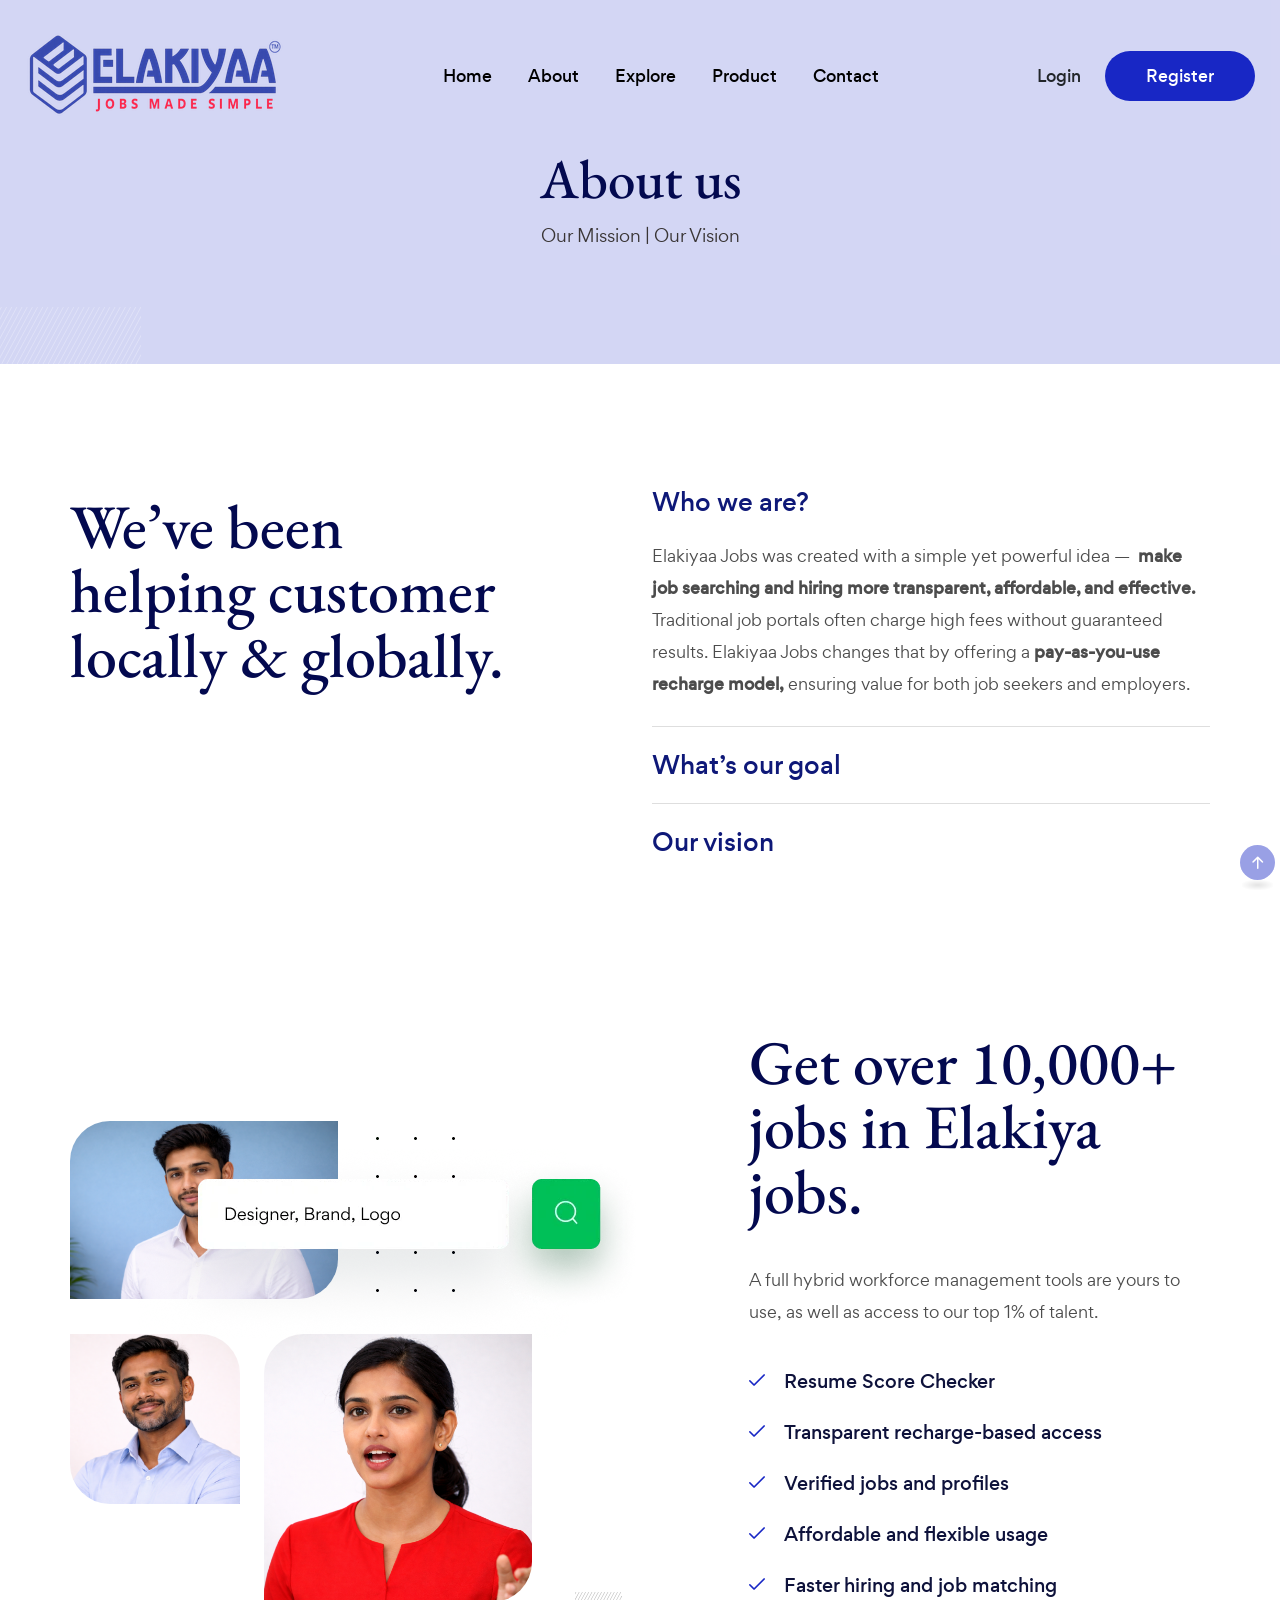
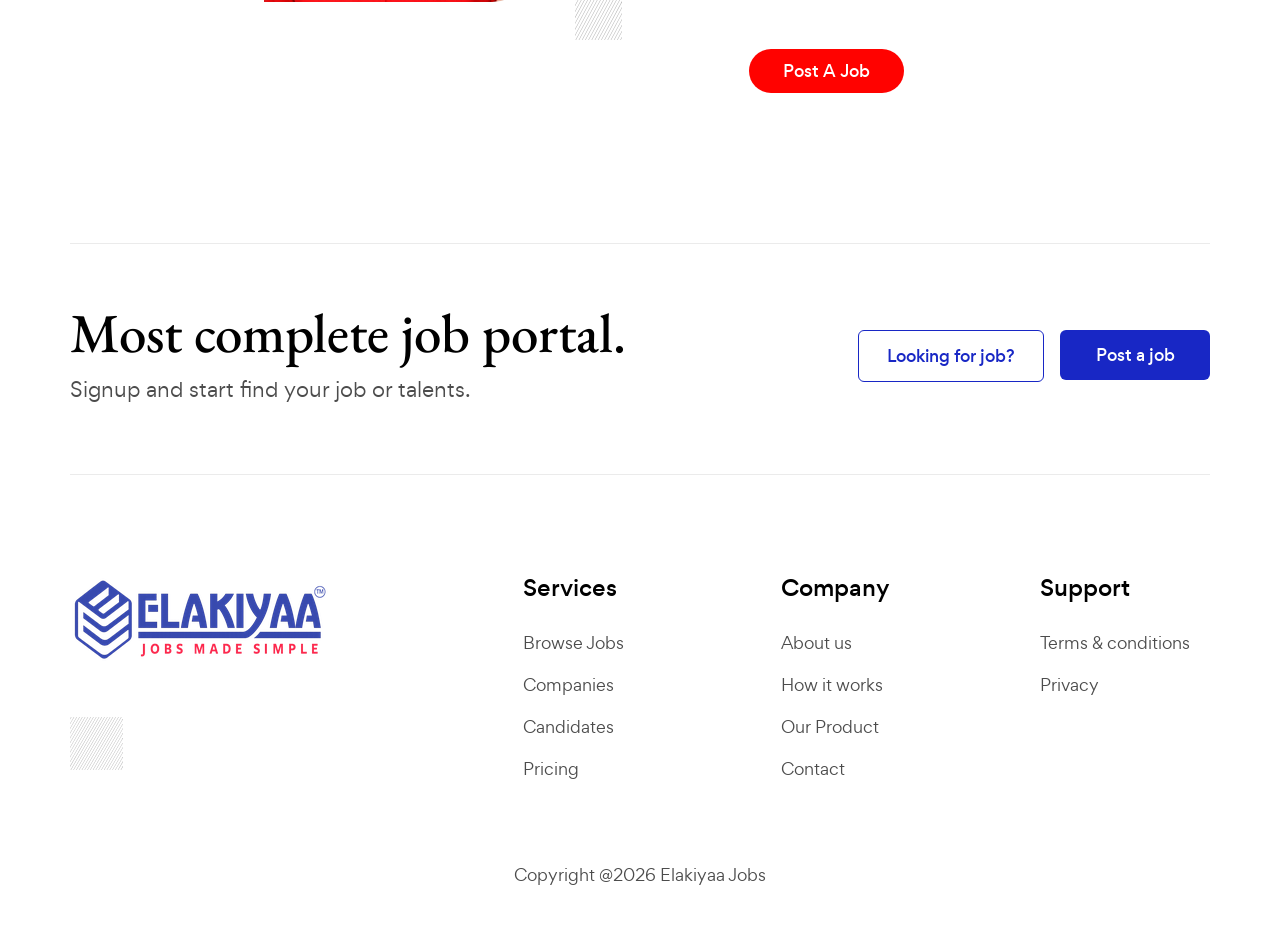
==== commit 729f304a: "k" ====
--- a/about-us.html
+++ b/about-us.html
@@ -14,7 +14,7 @@
 	<meta name="msapplication-navbutton-color" content="#244034">
 	<!-- iOS Safari -->
 	<meta name="apple-mobile-web-app-status-bar-style" content="#244034">
-	<title> Elakiyaa Jobs is a modern career and recruitment platform designed to connect </title>
+	<title> Elakiyaa Jobs </title>
 	<!-- Favicon -->
 	<link rel="icon" type="image/png" sizes="56x56" href="images/fav-icon/fav.png">
 	<!-- Bootstrap CSS -->
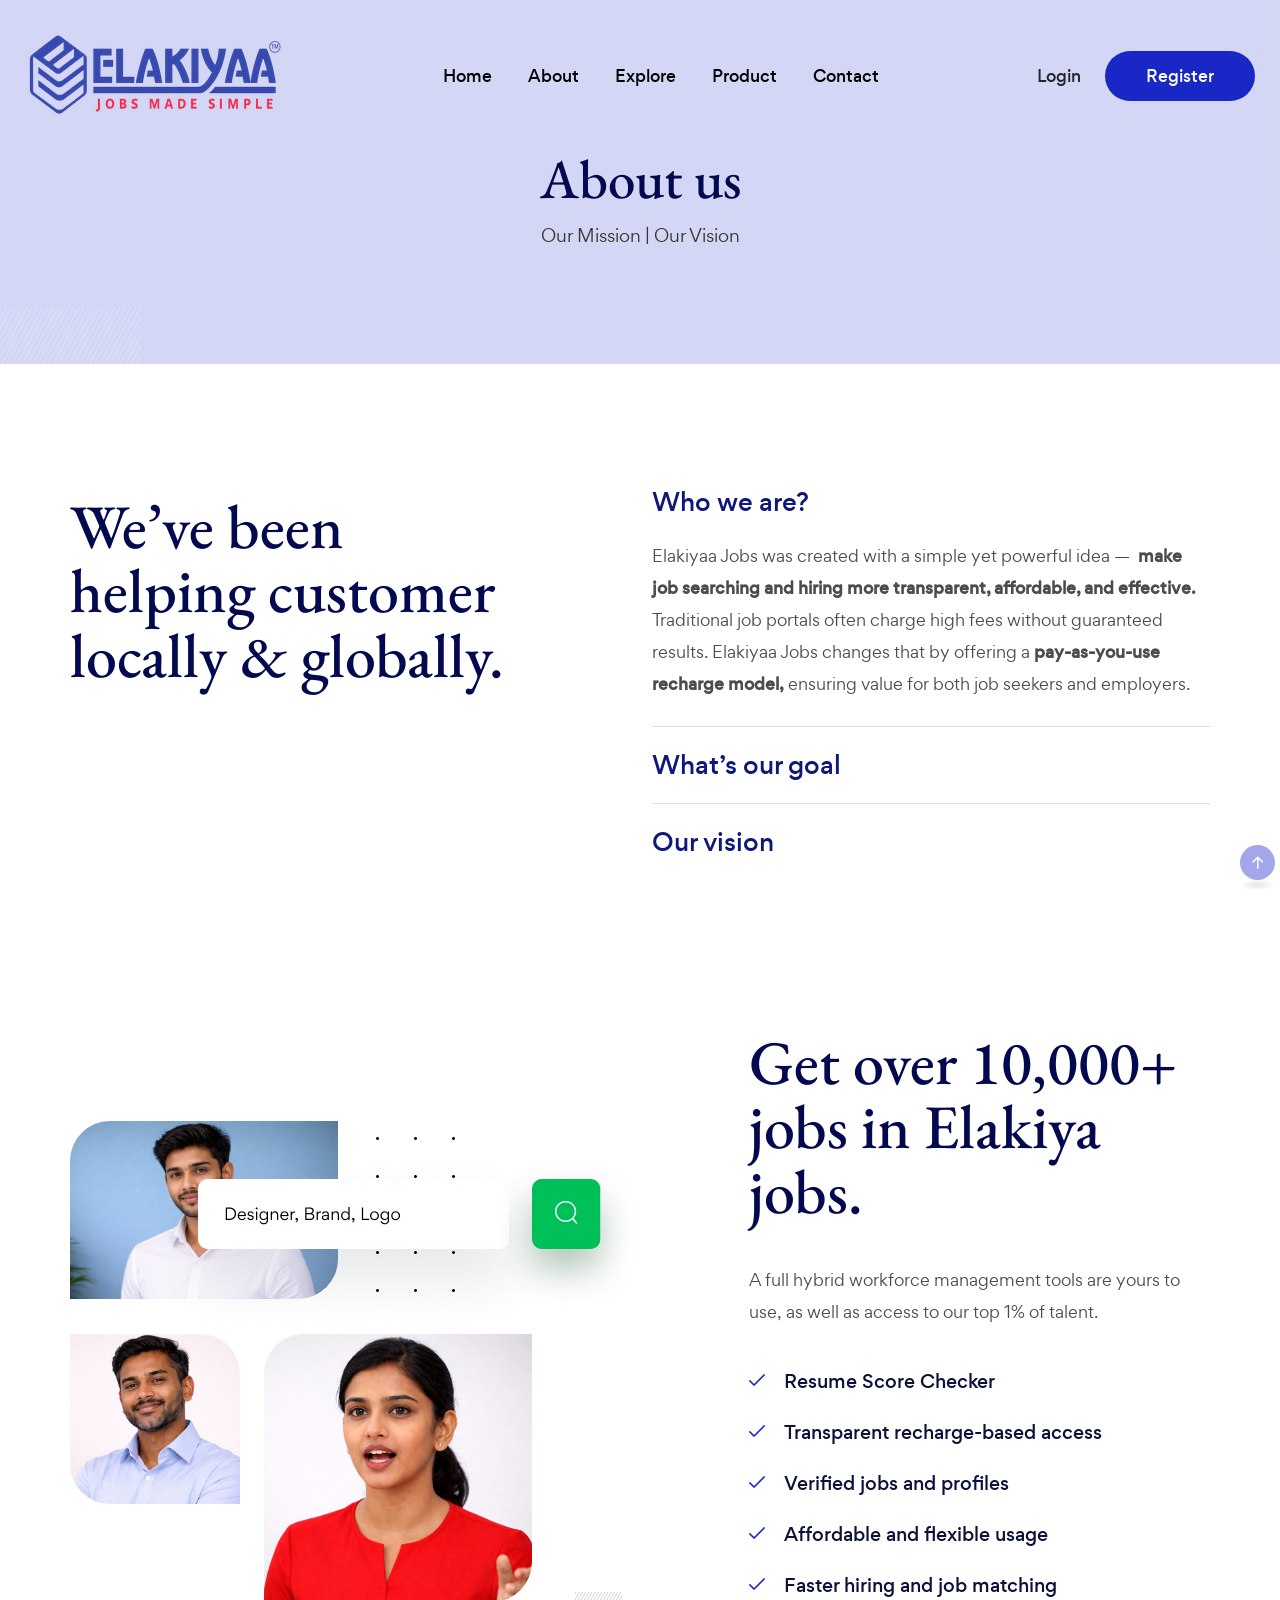
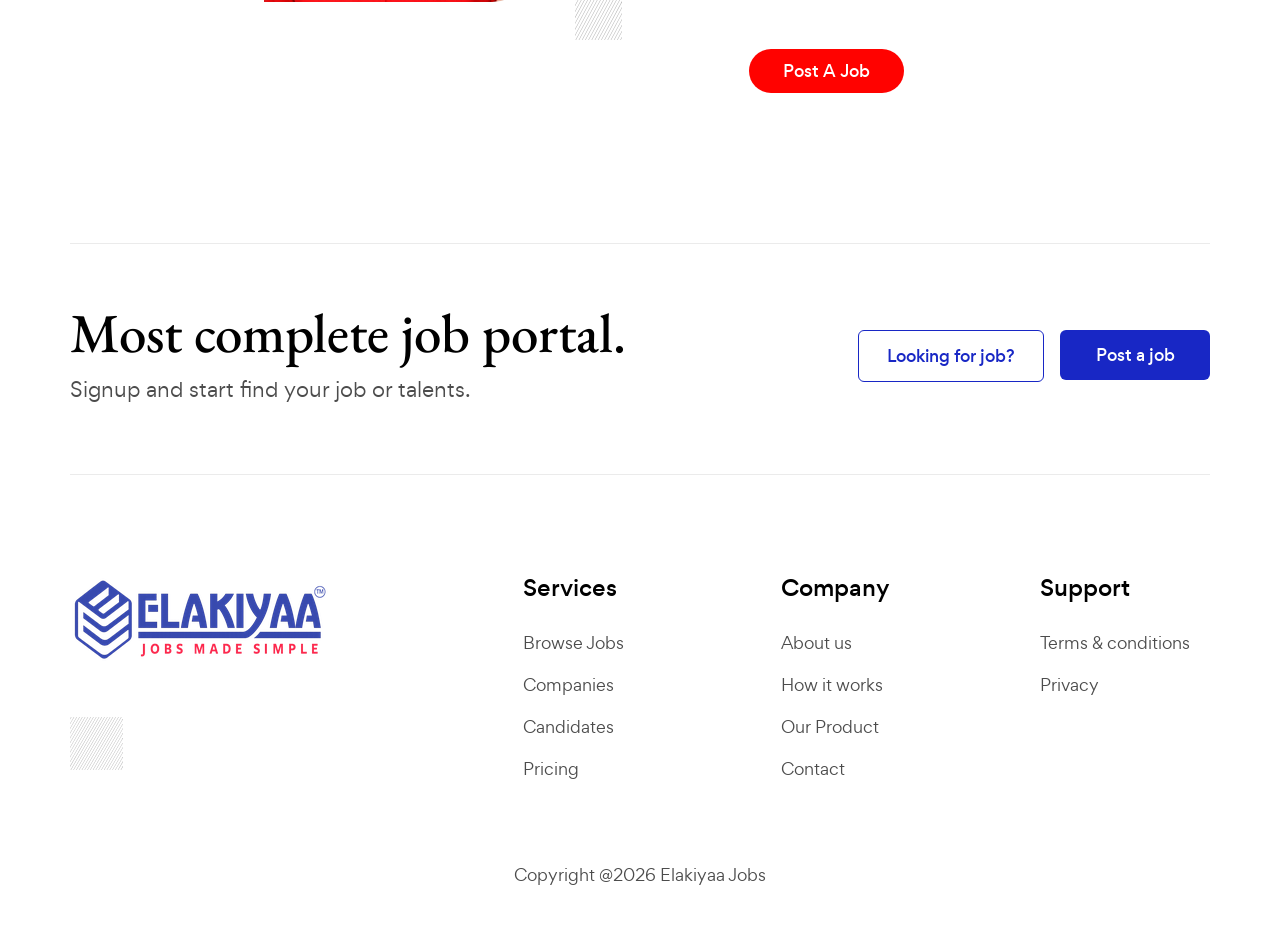
==== commit dc59a66c: "Update about-us.html" ====
--- a/about-us.html
+++ b/about-us.html
@@ -86,8 +86,8 @@
 						<!-- logo -->
 						<div class="right-widget ms-ß auto ms-lg-0 order-lg-2">
 							<ul class="d-flex align-items-center style-none">
-								<li><a href="#" class="fw-500 text-dark" data-bs-toggle="modal" data-bs-target="#loginModal">Login</a></li>
-								<li class="d-none d-md-block ms-4"><a href="" class="btn-five">Register</a></li>
+								<li><a href="https://elakiyaabestjobs.com" target="_blank" class="fw-500 text-dark" >Login</a></li>
+								<li class="d-none d-md-block ms-4"><a href="https://elakiyaabestjobs.com/Signup" target="_blank" class="btn-five">Register</a></li>
 							</ul>
 						</div> <!--/.right-widget-->
 						<nav class="navbar navbar-expand-lg p0 ms-3 ms-lg-0 order-lg-1">
@@ -473,4 +473,4 @@
 	</div> <!-- /.main-page-wrapper -->
 </body>
 
-</html>+</html>
